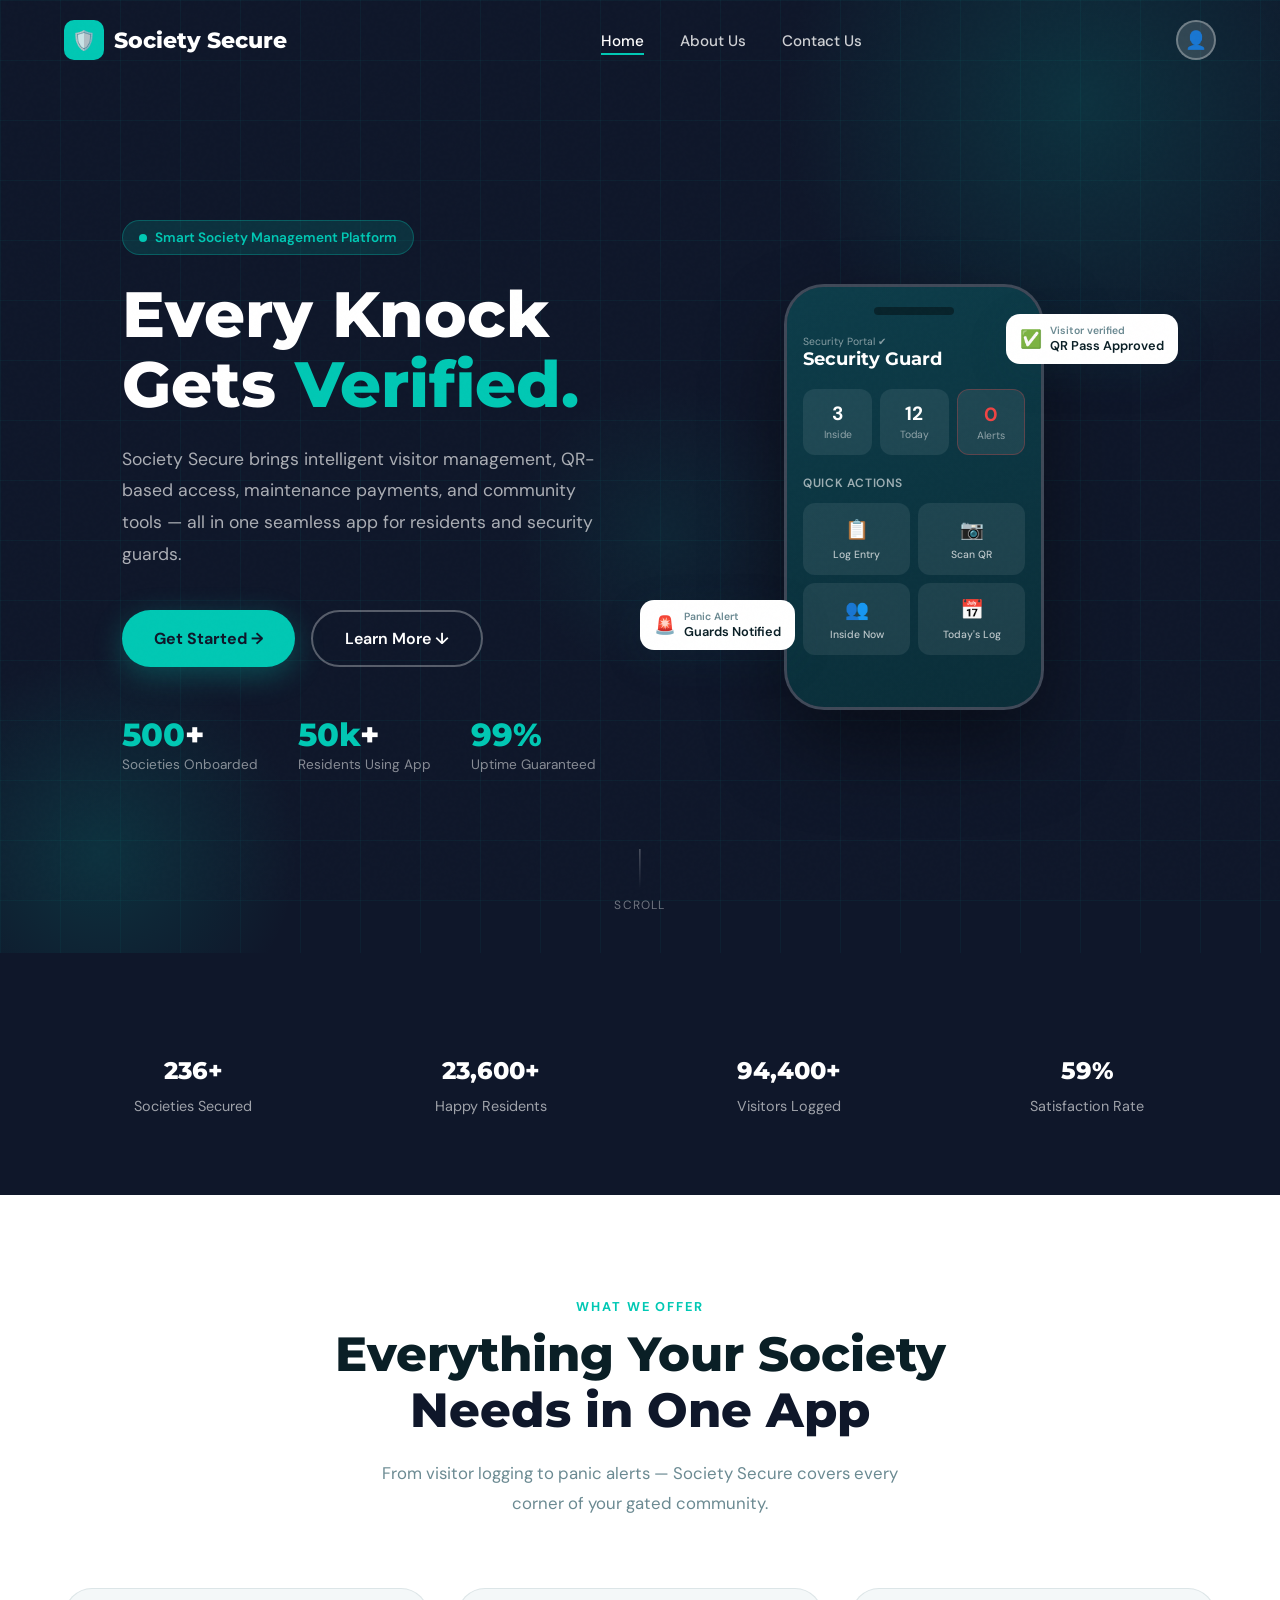
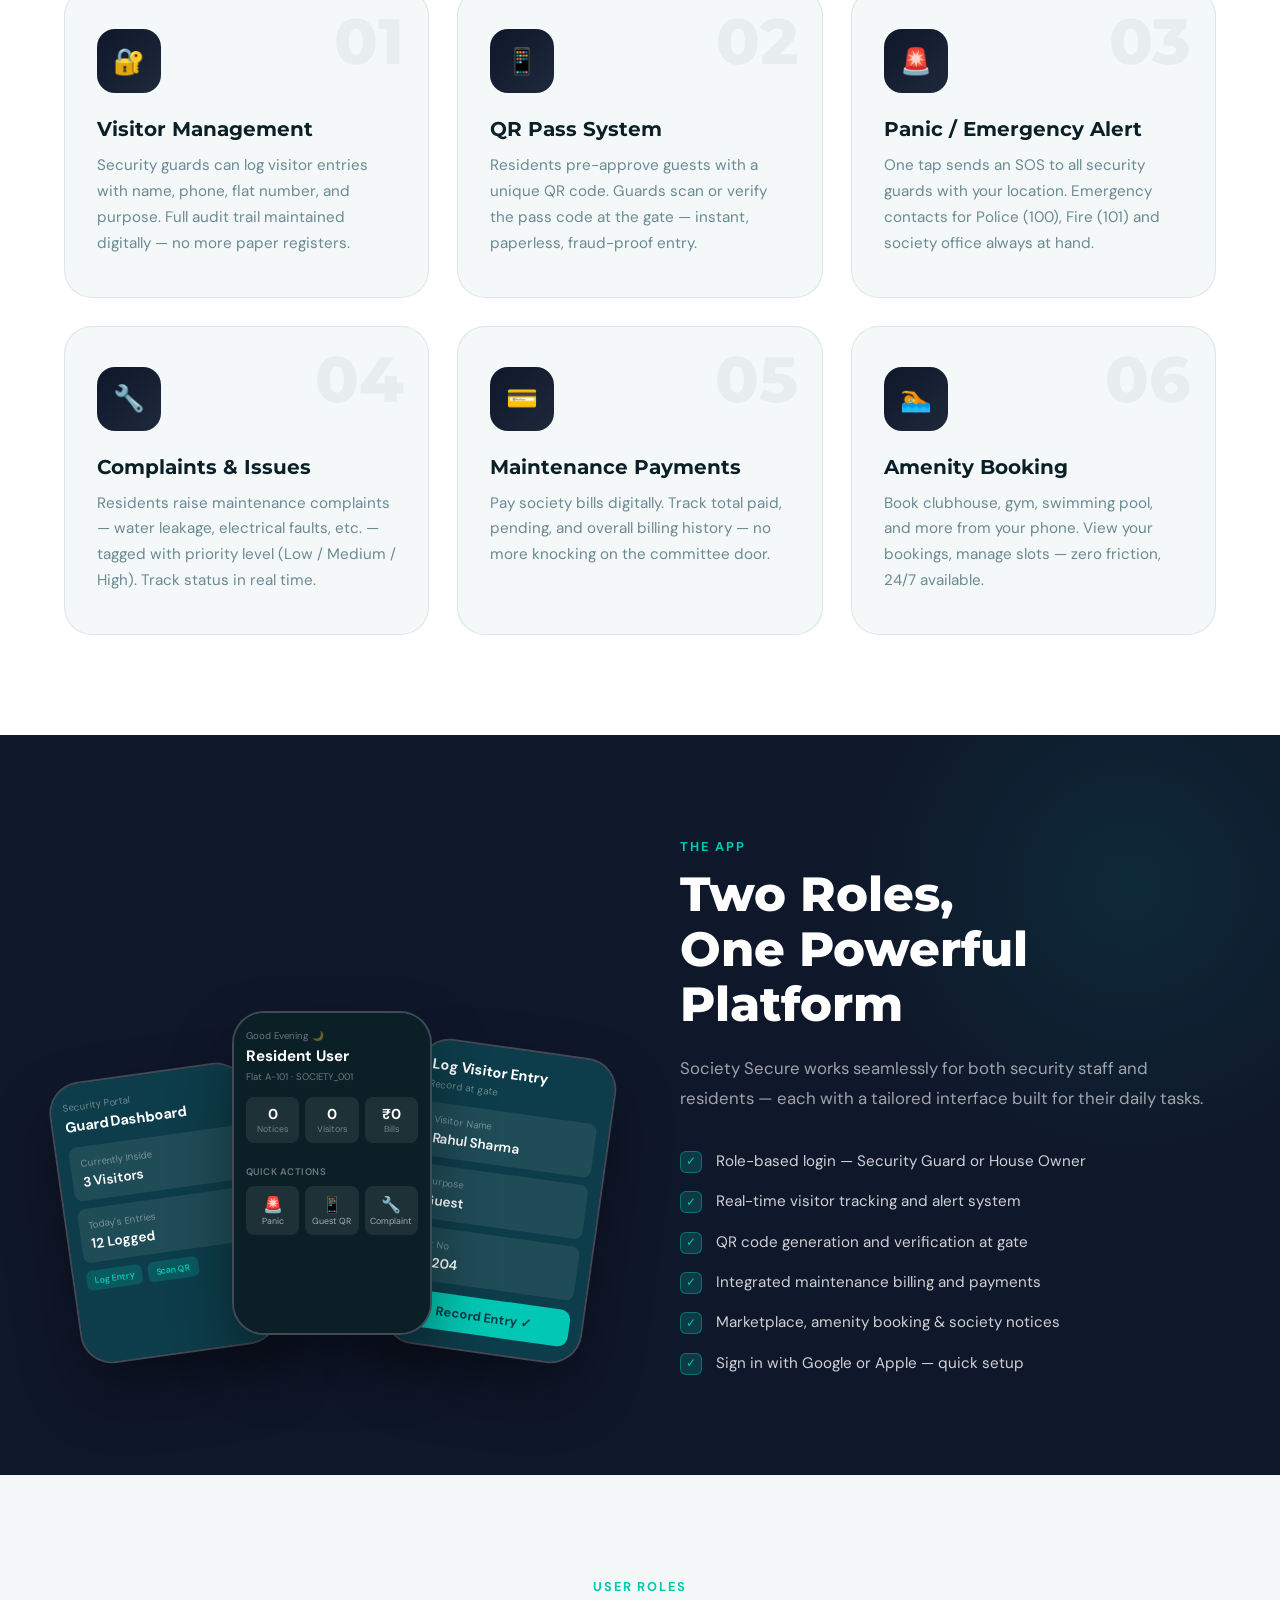
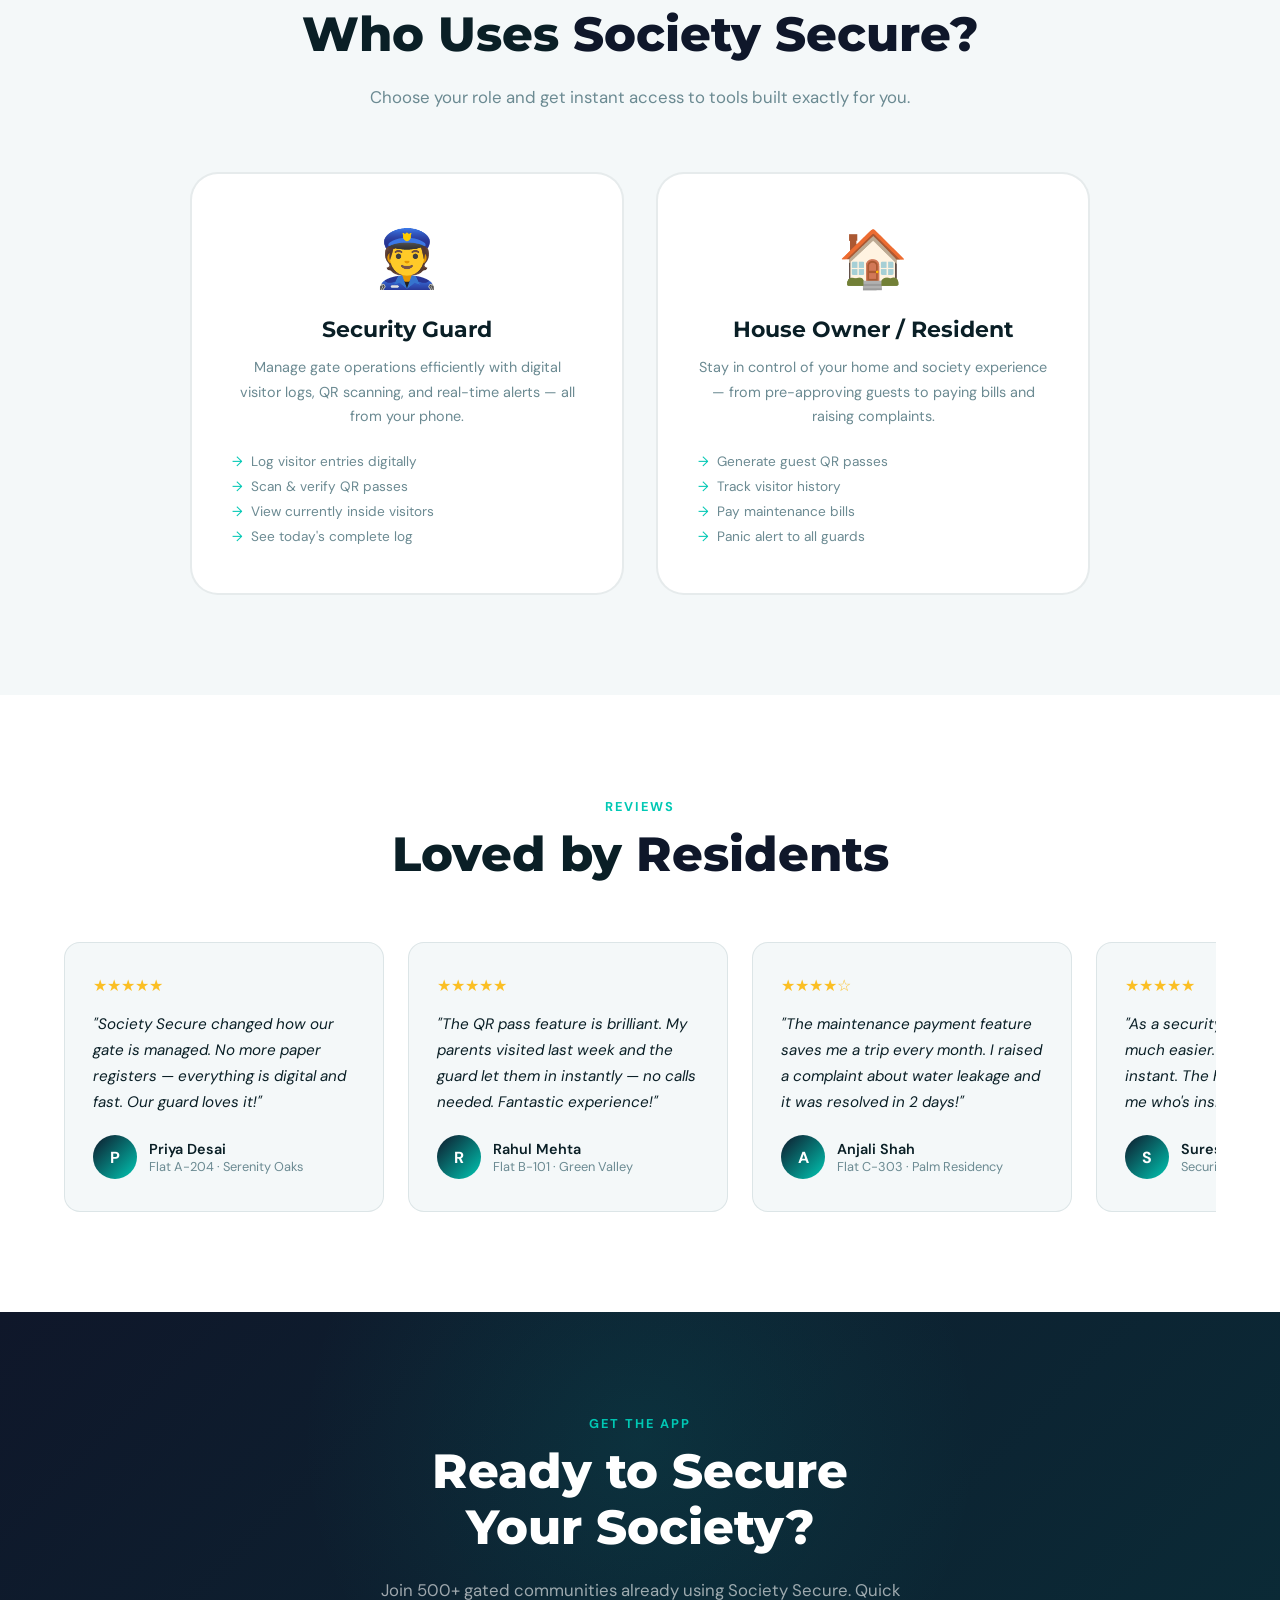
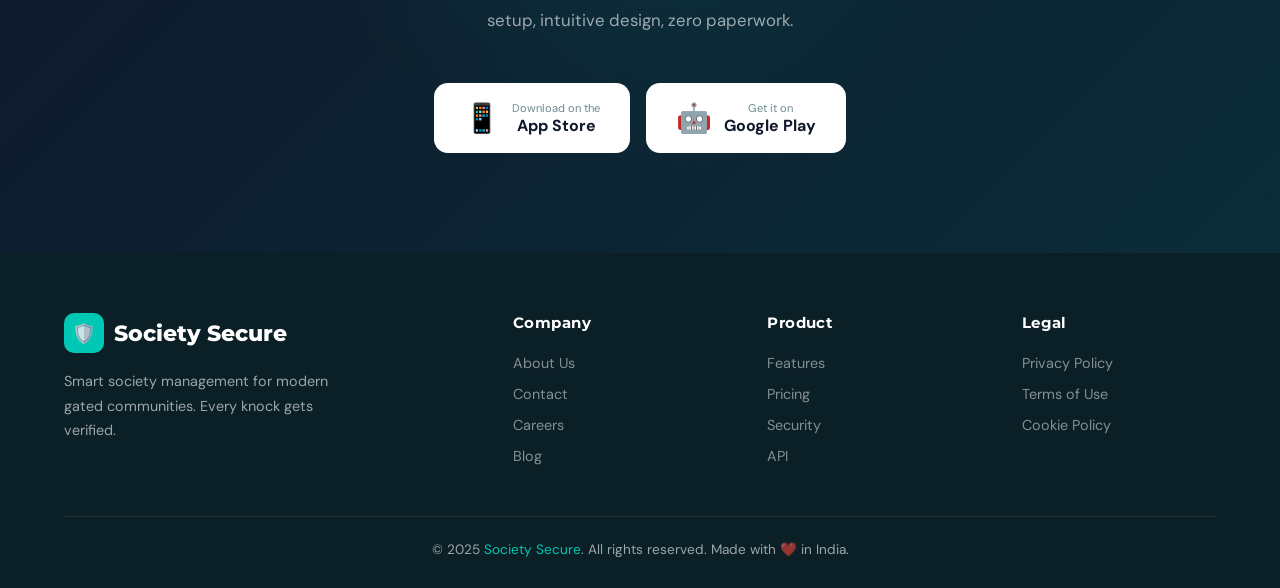
==== index.html @ 5b9bdb50 "Updated code" ====
<!DOCTYPE html>
<html lang="en">

<head>
    <meta charset="UTF-8" />
    <meta name="viewport" content="width=device-width, initial-scale=1.0" />
    <title>Society Secure — Every Knock Gets Verified</title>
    <meta name="description"
        content="Society Secure is a smart society management app for residents and security guards. Visitor management, QR passes, complaints, maintenance & more." />
    <link rel="stylesheet" href="css/style.css" />
    <link rel="icon"
        href="data:image/svg+xml,<svg xmlns='http://www.w3.org/2000/svg' viewBox='0 0 100 100'><text y='.9em' font-size='90'>🛡️</text></svg>" />
</head>

<body>

    <!-- Custom Cursor -->
    <div class="cursor"></div>
    <div class="cursor-follower"></div>

    <!-- Page Transition -->
    <div class="page-transition"></div>

    <!-- Mobile Menu -->
    <nav class="mobile-menu">
        <a href="index.html">Home</a>
        <a href="about.html">About Us</a>
        <a href="contact.html">Contact Us</a>
    </nav>

    <!-- NAVBAR -->
    <header class="navbar">
        <a href="index.html" class="nav-logo">
            <div class="logo-icon">🛡️</div>
            Society Secure
        </a>
        <ul class="nav-links">
            <li><a href="index.html" class="active">Home</a></li>
            <li><a href="about.html">About Us</a></li>
            <li><a href="contact.html">Contact Us</a></li>
        </ul>
        <div class="nav-profile" title="Profile">👤</div>
        <div class="hamburger">
            <span></span><span></span><span></span>
        </div>
    </header>

    <!-- HERO -->
    <section class="hero">
        <div class="hero-bg-shapes">
            <div class="shape shape-1"></div>
            <div class="shape shape-2"></div>
            <div class="shape shape-3"></div>
        </div>
        <div class="hero-content">
            <div class="hero-text">
                <div class="hero-badge">
                    <span class="badge-dot"></span>
                    Smart Society Management Platform
                </div>
                <h1 class="hero-title">
                    Every Knock<br />Gets <span>Verified.</span>
                </h1>
                <p class="hero-desc">
                    Society Secure brings intelligent visitor management, QR-based access, maintenance payments, and
                    community tools — all in one seamless app for residents and security guards.
                </p>
                <div class="hero-cta">
                    <a href="contact.html" class="btn-primary">Get Started →</a>
                    <a href="about.html" class="btn-secondary">Learn More ↓</a>
                </div>
                <div class="hero-stats">
                    <div class="stat-item">
                        <div class="stat-num"><span>500</span>+</div>
                        <div class="stat-label">Societies Onboarded</div>
                    </div>
                    <div class="stat-item">
                        <div class="stat-num"><span>50k</span>+</div>
                        <div class="stat-label">Residents Using App</div>
                    </div>
                    <div class="stat-item">
                        <div class="stat-num"><span>99%</span></div>
                        <div class="stat-label">Uptime Guaranteed</div>
                    </div>
                </div>
            </div>

            <!-- Phone Mockup -->
            <div class="hero-visual">
                <div class="phone-mockup">
                    <div class="phone-screen">
                        <div class="phone-notch"></div>
                        <div style="color:rgba(255,255,255,0.5);font-size:0.65rem;">Security Portal ✔</div>
                        <div class="phone-title">Security Guard</div>
                        <div class="phone-stat-row">
                            <div class="phone-stat">
                                <div class="num">3</div>
                                <div class="lbl">Inside</div>
                            </div>
                            <div class="phone-stat">
                                <div class="num">12</div>
                                <div class="lbl">Today</div>
                            </div>
                            <div class="phone-stat" style="border:1px solid rgba(239,68,68,0.3)">
                                <div class="num" style="color:#ef4444">0</div>
                                <div class="lbl">Alerts</div>
                            </div>
                        </div>
                        <div class="phone-action-title">Quick Actions</div>
                        <div class="phone-actions">
                            <div class="phone-action">
                                <div class="icon">📋</div>
                                <div class="lbl">Log Entry</div>
                            </div>
                            <div class="phone-action">
                                <div class="icon">📷</div>
                                <div class="lbl">Scan QR</div>
                            </div>
                            <div class="phone-action">
                                <div class="icon">👥</div>
                                <div class="lbl">Inside Now</div>
                            </div>
                            <div class="phone-action">
                                <div class="icon">📅</div>
                                <div class="lbl">Today's Log</div>
                            </div>
                        </div>
                    </div>
                </div>
                <div class="float-badge float-badge-1">
                    <div class="badge-icon">✅</div>
                    <div>
                        <div style="font-size:0.65rem;color:#6b8a92;">Visitor verified</div>
                        <div>QR Pass Approved</div>
                    </div>
                </div>
                <div class="float-badge float-badge-2">
                    <div class="badge-icon">🚨</div>
                    <div>
                        <div style="font-size:0.65rem;color:#6b8a92;">Panic Alert</div>
                        <div>Guards Notified</div>
                    </div>
                </div>
            </div>
        </div>
        <div class="scroll-indicator">
            <div class="scroll-line"></div>
            SCROLL
        </div>
    </section>

    <!-- STATS -->
    <section class="stats-section">
        <div class="stats-grid">
            <div class="stat-box reveal">
                <div class="big-num"><span class="counter" data-target="500" data-suffix="+">0+</span></div>
                <p>Societies Secured</p>
            </div>
            <div class="stat-box reveal reveal-delay-1">
                <div class="big-num"><span class="counter" data-target="50000" data-suffix="+">0+</span></div>
                <p>Happy Residents</p>
            </div>
            <div class="stat-box reveal reveal-delay-2">
                <div class="big-num"><span class="counter" data-target="200000" data-suffix="+">0+</span></div>
                <p>Visitors Logged</p>
            </div>
            <div class="stat-box reveal reveal-delay-3">
                <div class="big-num"><span class="counter" data-target="99" data-suffix="%">0%</span></div>
                <p>Satisfaction Rate</p>
            </div>
        </div>
    </section>

    <!-- FEATURES -->
    <section class="features" id="features">
        <div class="section-container">
            <div class="features-header">
                <div class="section-label reveal">What We Offer</div>
                <h2 class="section-title reveal">Everything Your Society<br /><span>Needs in One App</span></h2>
                <p class="section-desc reveal">From visitor logging to panic alerts — Society Secure covers every corner
                    of your gated community.</p>
            </div>
            <div class="features-grid">

                <div class="feature-card reveal">
                    <div class="feature-number">01</div>
                    <div class="feature-icon">🔐</div>
                    <h3>Visitor Management</h3>
                    <p>Security guards can log visitor entries with name, phone, flat number, and purpose. Full audit
                        trail maintained digitally — no more paper registers.</p>
                </div>

                <div class="feature-card reveal reveal-delay-1">
                    <div class="feature-number">02</div>
                    <div class="feature-icon">📱</div>
                    <h3>QR Pass System</h3>
                    <p>Residents pre-approve guests with a unique QR code. Guards scan or verify the pass code at the
                        gate — instant, paperless, fraud-proof entry.</p>
                </div>

                <div class="feature-card reveal reveal-delay-2">
                    <div class="feature-number">03</div>
                    <div class="feature-icon">🚨</div>
                    <h3>Panic / Emergency Alert</h3>
                    <p>One tap sends an SOS to all security guards with your location. Emergency contacts for Police
                        (100), Fire (101) and society office always at hand.</p>
                </div>

                <div class="feature-card reveal reveal-delay-1">
                    <div class="feature-number">04</div>
                    <div class="feature-icon">🔧</div>
                    <h3>Complaints & Issues</h3>
                    <p>Residents raise maintenance complaints — water leakage, electrical faults, etc. — tagged with
                        priority level (Low / Medium / High). Track status in real time.</p>
                </div>

                <div class="feature-card reveal reveal-delay-2">
                    <div class="feature-number">05</div>
                    <div class="feature-icon">💳</div>
                    <h3>Maintenance Payments</h3>
                    <p>Pay society bills digitally. Track total paid, pending, and overall billing history — no more
                        knocking on the committee door.</p>
                </div>

                <div class="feature-card reveal reveal-delay-3">
                    <div class="feature-number">06</div>
                    <div class="feature-icon">🏊</div>
                    <h3>Amenity Booking</h3>
                    <p>Book clubhouse, gym, swimming pool, and more from your phone. View your bookings, manage slots —
                        zero friction, 24/7 available.</p>
                </div>

            </div>
        </div>
    </section>

    <!-- APP SHOWCASE -->
    <section class="app-showcase" id="app">
        <div class="section-container">
            <div class="showcase-grid">
                <div class="showcase-phones">
                    <!-- Phone 1: Security Guard -->
                    <div class="showcase-phone showcase-phone-1">
                        <div class="showcase-phone-screen"
                            style="background:#0d3d4a; padding:16px 12px; min-height:280px;">
                            <div style="color:rgba(255,255,255,0.4);font-size:0.6rem;margin-bottom:4px;">Security Portal
                            </div>
                            <div style="color:white;font-weight:700;font-size:0.9rem;margin-bottom:12px;">Guard
                                Dashboard</div>
                            <div class="sp-block">
                                <div class="sp-text-sm">Currently Inside</div>
                                <div class="sp-text-lg">3 Visitors</div>
                            </div>
                            <div class="sp-block">
                                <div class="sp-text-sm">Today's Entries</div>
                                <div class="sp-text-lg">12 Logged</div>
                            </div>
                            <div class="sp-row" style="margin-top:8px;gap:6px;">
                                <div class="sp-chip">Log Entry</div>
                                <div class="sp-chip">Scan QR</div>
                            </div>
                        </div>
                    </div>
                    <!-- Phone 2: Resident Home -->
                    <div class="showcase-phone showcase-phone-2">
                        <div class="showcase-phone-screen"
                            style="background:#0a1f26; padding:16px 12px; min-height:320px;">
                            <div style="color:rgba(255,255,255,0.4);font-size:0.6rem;margin-bottom:4px;">Good Evening 🌙
                            </div>
                            <div style="color:white;font-weight:700;font-size:0.95rem;margin-bottom:4px;">Resident User
                            </div>
                            <div style="color:rgba(255,255,255,0.4);font-size:0.6rem;margin-bottom:14px;">Flat A-101 ·
                                SOCIETY_001</div>
                            <div style="display:grid;grid-template-columns:1fr 1fr 1fr;gap:6px;margin-bottom:14px;">
                                <div class="sp-block" style="text-align:center;padding:8px 4px;">
                                    <div style="font-size:0.9rem;color:white;font-weight:700;">0</div>
                                    <div style="font-size:0.55rem;color:rgba(255,255,255,0.4);">Notices</div>
                                </div>
                                <div class="sp-block" style="text-align:center;padding:8px 4px;">
                                    <div style="font-size:0.9rem;color:white;font-weight:700;">0</div>
                                    <div style="font-size:0.55rem;color:rgba(255,255,255,0.4);">Visitors</div>
                                </div>
                                <div class="sp-block" style="text-align:center;padding:8px 4px;">
                                    <div style="font-size:0.9rem;color:white;font-weight:700;">₹0</div>
                                    <div style="font-size:0.55rem;color:rgba(255,255,255,0.4);">Bills</div>
                                </div>
                            </div>
                            <div
                                style="color:rgba(255,255,255,0.4);font-size:0.6rem;font-weight:600;text-transform:uppercase;letter-spacing:0.05em;margin-bottom:8px;">
                                Quick Actions</div>
                            <div style="display:grid;grid-template-columns:1fr 1fr 1fr;gap:6px;">
                                <div class="sp-block" style="text-align:center;padding:8px 4px;">
                                    <div>🚨</div>
                                    <div style="font-size:0.55rem;color:rgba(255,255,255,0.6);">Panic</div>
                                </div>
                                <div class="sp-block" style="text-align:center;padding:8px 4px;">
                                    <div>📱</div>
                                    <div style="font-size:0.55rem;color:rgba(255,255,255,0.6);">Guest QR</div>
                                </div>
                                <div class="sp-block" style="text-align:center;padding:8px 4px;">
                                    <div>🔧</div>
                                    <div style="font-size:0.55rem;color:rgba(255,255,255,0.6);">Complaint</div>
                                </div>
                            </div>
                        </div>
                    </div>
                    <!-- Phone 3: Visitor Log -->
                    <div class="showcase-phone showcase-phone-3">
                        <div class="showcase-phone-screen"
                            style="background:#0d3d4a; padding:16px 12px; min-height:280px;">
                            <div style="color:white;font-weight:700;font-size:0.9rem;margin-bottom:4px;">Log Visitor
                                Entry</div>
                            <div style="color:rgba(255,255,255,0.4);font-size:0.6rem;margin-bottom:12px;">Record at gate
                            </div>
                            <div class="sp-block">
                                <div class="sp-text-sm">Visitor Name</div>
                                <div class="sp-text-lg">Rahul Sharma</div>
                            </div>
                            <div class="sp-block">
                                <div class="sp-text-sm">Purpose</div>
                                <div class="sp-text-lg">Guest</div>
                            </div>
                            <div class="sp-block">
                                <div class="sp-text-sm">Flat No</div>
                                <div class="sp-text-lg">B-204</div>
                            </div>
                            <div
                                style="background:#00c8b4;color:#0d3d4a;text-align:center;padding:10px;border-radius:10px;font-weight:700;font-size:0.8rem;margin-top:10px;">
                                Record Entry ✓</div>
                        </div>
                    </div>
                </div>
                <div class="showcase-text">
                    <div class="section-label reveal">The App</div>
                    <h2 class="section-title reveal">Two Roles,<br />One Powerful Platform</h2>
                    <p class="section-desc reveal">Society Secure works seamlessly for both security staff and residents
                        — each with a tailored interface built for their daily tasks.</p>
                    <ul class="feature-list reveal">
                        <li><span class="check">✓</span> Role-based login — Security Guard or House Owner</li>
                        <li><span class="check">✓</span> Real-time visitor tracking and alert system</li>
                        <li><span class="check">✓</span> QR code generation and verification at gate</li>
                        <li><span class="check">✓</span> Integrated maintenance billing and payments</li>
                        <li><span class="check">✓</span> Marketplace, amenity booking & society notices</li>
                        <li><span class="check">✓</span> Sign in with Google or Apple — quick setup</li>
                    </ul>
                </div>
            </div>
        </div>
    </section>

    <!-- ROLES -->
    <section class="roles" id="roles">
        <div class="section-container">
            <div class="roles-header">
                <div class="section-label reveal">User Roles</div>
                <h2 class="section-title reveal">Who Uses <span>Society Secure?</span></h2>
                <p class="section-desc reveal" style="margin:0 auto;">Choose your role and get instant access to tools
                    built exactly for you.</p>
            </div>
            <div class="roles-grid">
                <div class="role-card reveal">
                    <span class="role-emoji">👮</span>
                    <h3>Security Guard</h3>
                    <p>Manage gate operations efficiently with digital visitor logs, QR scanning, and real-time alerts —
                        all from your phone.</p>
                    <div class="role-features">
                        <div class="role-feature">Log visitor entries digitally</div>
                        <div class="role-feature">Scan & verify QR passes</div>
                        <div class="role-feature">View currently inside visitors</div>
                        <div class="role-feature">See today's complete log</div>
                    </div>
                </div>
                <div class="role-card reveal reveal-delay-1">
                    <span class="role-emoji">🏠</span>
                    <h3>House Owner / Resident</h3>
                    <p>Stay in control of your home and society experience — from pre-approving guests to paying bills
                        and raising complaints.</p>
                    <div class="role-features">
                        <div class="role-feature">Generate guest QR passes</div>
                        <div class="role-feature">Track visitor history</div>
                        <div class="role-feature">Pay maintenance bills</div>
                        <div class="role-feature">Panic alert to all guards</div>
                    </div>
                </div>
            </div>
        </div>
    </section>

    <!-- TESTIMONIALS -->
    <section class="testimonials">
        <div class="section-container">
            <div class="testimonials-header">
                <div class="section-label reveal">Reviews</div>
                <h2 class="section-title reveal">Loved by <span>Residents</span></h2>
            </div>
        </div>
        <div class="testimonials-track-wrap">
            <div class="testimonials-track">
                <!-- First set -->
                <div class="testimonial-card">
                    <div class="stars">★★★★★</div>
                    <p class="testimonial-text">"Society Secure changed how our gate is managed. No more paper registers
                        — everything is digital and fast. Our guard loves it!"</p>
                    <div class="testimonial-author">
                        <div class="author-avatar">P</div>
                        <div>
                            <div class="author-name">Priya Desai</div>
                            <div class="author-info">Flat A-204 · Serenity Oaks</div>
                        </div>
                    </div>
                </div>
                <div class="testimonial-card">
                    <div class="stars">★★★★★</div>
                    <p class="testimonial-text">"The QR pass feature is brilliant. My parents visited last week and the
                        guard let them in instantly — no calls needed. Fantastic experience!"</p>
                    <div class="testimonial-author">
                        <div class="author-avatar">R</div>
                        <div>
                            <div class="author-name">Rahul Mehta</div>
                            <div class="author-info">Flat B-101 · Green Valley</div>
                        </div>
                    </div>
                </div>
                <div class="testimonial-card">
                    <div class="stars">★★★★☆</div>
                    <p class="testimonial-text">"The maintenance payment feature saves me a trip every month. I raised a
                        complaint about water leakage and it was resolved in 2 days!"</p>
                    <div class="testimonial-author">
                        <div class="author-avatar">A</div>
                        <div>
                            <div class="author-name">Anjali Shah</div>
                            <div class="author-info">Flat C-303 · Palm Residency</div>
                        </div>
                    </div>
                </div>
                <div class="testimonial-card">
                    <div class="stars">★★★★★</div>
                    <p class="testimonial-text">"As a security guard, my job is so much easier. Scanning QR codes is
                        instant. The home dashboard shows me who's inside at a glance."</p>
                    <div class="testimonial-author">
                        <div class="author-avatar">S</div>
                        <div>
                            <div class="author-name">Suresh Patil</div>
                            <div class="author-info">Security Guard · Pearl Heights</div>
                        </div>
                    </div>
                </div>
                <div class="testimonial-card">
                    <div class="stars">★★★★★</div>
                    <p class="testimonial-text">"Amenity booking for the gym is seamless. No more WhatsApp chaos for
                        slots. The app handles everything automatically — love it!"</p>
                    <div class="testimonial-author">
                        <div class="author-avatar">V</div>
                        <div>
                            <div class="author-name">Vikram Nair</div>
                            <div class="author-info">Flat D-502 · Lotus Garden</div>
                        </div>
                    </div>
                </div>
                <!-- Duplicate for infinite scroll -->
                <div class="testimonial-card">
                    <div class="stars">★★★★★</div>
                    <p class="testimonial-text">"Society Secure changed how our gate is managed. No more paper registers
                        — everything is digital and fast. Our guard loves it!"</p>
                    <div class="testimonial-author">
                        <div class="author-avatar">P</div>
                        <div>
                            <div class="author-name">Priya Desai</div>
                            <div class="author-info">Flat A-204 · Serenity Oaks</div>
                        </div>
                    </div>
                </div>
                <div class="testimonial-card">
                    <div class="stars">★★★★★</div>
                    <p class="testimonial-text">"The QR pass feature is brilliant. My parents visited last week and the
                        guard let them in instantly — no calls needed. Fantastic experience!"</p>
                    <div class="testimonial-author">
                        <div class="author-avatar">R</div>
                        <div>
                            <div class="author-name">Rahul Mehta</div>
                            <div class="author-info">Flat B-101 · Green Valley</div>
                        </div>
                    </div>
                </div>
                <div class="testimonial-card">
                    <div class="stars">★★★★☆</div>
                    <p class="testimonial-text">"The maintenance payment feature saves me a trip every month. I raised a
                        complaint about water leakage and it was resolved in 2 days!"</p>
                    <div class="testimonial-author">
                        <div class="author-avatar">A</div>
                        <div>
                            <div class="author-name">Anjali Shah</div>
                            <div class="author-info">Flat C-303 · Palm Residency</div>
                        </div>
                    </div>
                </div>
                <div class="testimonial-card">
                    <div class="stars">★★★★★</div>
                    <p class="testimonial-text">"As a security guard, my job is so much easier. Scanning QR codes is
                        instant. The home dashboard shows me who's inside at a glance."</p>
                    <div class="testimonial-author">
                        <div class="author-avatar">S</div>
                        <div>
                            <div class="author-name">Suresh Patil</div>
                            <div class="author-info">Security Guard · Pearl Heights</div>
                        </div>
                    </div>
                </div>
                <div class="testimonial-card">
                    <div class="stars">★★★★★</div>
                    <p class="testimonial-text">"Amenity booking for the gym is seamless. No more WhatsApp chaos for
                        slots. The app handles everything automatically — love it!"</p>
                    <div class="testimonial-author">
                        <div class="author-avatar">V</div>
                        <div>
                            <div class="author-name">Vikram Nair</div>
                            <div class="author-info">Flat D-502 · Lotus Garden</div>
                        </div>
                    </div>
                </div>
            </div>
        </div>
    </section>

    <!-- CTA -->
    <section class="cta-section">
        <div class="section-container">
            <div class="section-label reveal" style="color:var(--accent);">Get The App</div>
            <h2 class="section-title reveal">Ready to Secure<br />Your Society?</h2>
            <p class="section-desc reveal">Join 500+ gated communities already using Society Secure. Quick setup,
                intuitive design, zero paperwork.</p>
            <div class="cta-buttons reveal">
                <a href="#" class="app-store-btn">
                    <div class="store-icon">📱</div>
                    <div>
                        <div class="store-text-sm">Download on the</div>
                        <div class="store-text-lg">App Store</div>
                    </div>
                </a>
                <a href="#" class="app-store-btn">
                    <div class="store-icon">🤖</div>
                    <div>
                        <div class="store-text-sm">Get it on</div>
                        <div class="store-text-lg">Google Play</div>
                    </div>
                </a>
            </div>
        </div>
    </section>

    <!-- FOOTER -->
    <footer>
        <div class="footer-grid">
            <div class="footer-brand">
                <a href="index.html" class="nav-logo">
                    <div class="logo-icon">🛡️</div>
                    Society Secure
                </a>
                <p>Smart society management for modern gated communities. Every knock gets verified.</p>
            </div>
            <div class="footer-col">
                <h4>Company</h4>
                <ul>
                    <li><a href="about.html">About Us</a></li>
                    <li><a href="contact.html">Contact</a></li>
                    <li><a href="#">Careers</a></li>
                    <li><a href="#">Blog</a></li>
                </ul>
            </div>
            <div class="footer-col">
                <h4>Product</h4>
                <ul>
                    <li><a href="#">Features</a></li>
                    <li><a href="#">Pricing</a></li>
                    <li><a href="#">Security</a></li>
                    <li><a href="#">API</a></li>
                </ul>
            </div>
            <div class="footer-col">
                <h4>Legal</h4>
                <ul>
                    <li><a href="#">Privacy Policy</a></li>
                    <li><a href="#">Terms of Use</a></li>
                    <li><a href="#">Cookie Policy</a></li>
                </ul>
            </div>
        </div>
        <div class="footer-bottom">
            <p>© 2025 <span>Society Secure</span>. All rights reserved. Made with ❤️ in India.</p>
        </div>
    </footer>

    <script src="js/main.js"></script>
</body>

</html>
---- css/style.css ----
/* ============================================
   SOCIETY SECURE - MAIN STYLESHEET
   Fonts: Clash Display + DM Sans
   Theme: Deep Teal (#0d3d4a) + Cyan Accent
============================================ */

@import url('https://fonts.googleapis.com/css2?family=DM+Sans:ital,opsz,wght@0,9..40,300;0,9..40,400;0,9..40,500;0,9..40,600;0,9..40,700;1,9..40,400&display=swap');
@import url('https://fonts.googleapis.com/css2?family=Montserrat:wght@400;500;600;700;800&display=swap');

/* ---- CSS VARIABLES ---- */
:root {
    --primary: #0f172a;
    --primary-light: #1e293b;
    --accent: #00c8b4;
    --accent-2: #ff6b35;
    --white: #ffffff;
    --off-white: #f4f8f9;
    --text-dark: #0a1f26;
    --text-muted: #6b8a92;
    --card-bg: #ffffff;
    --border: rgba(13, 61, 74, 0.1);
    --shadow-sm: 0 4px 20px rgba(13, 61, 74, 0.08);
    --shadow-md: 0 12px 40px rgba(13, 61, 74, 0.15);
    --shadow-lg: 0 24px 80px rgba(13, 61, 74, 0.2);
    --transition: all 0.4s cubic-bezier(0.25, 0.46, 0.45, 0.94);
    --radius: 16px;
    --radius-lg: 28px;
}

/* ---- RESET ---- */
*,
*::before,
*::after {
    box-sizing: border-box;
    margin: 0;
    padding: 0;
}

html {
    scroll-behavior: smooth;
    overflow-x: hidden;
}

body {
    font-family: 'DM Sans', sans-serif;
    background: var(--off-white);
    color: var(--text-dark);
    overflow-x: hidden;
}

a {
    text-decoration: none;
    color: inherit;
}

img {
    max-width: 100%;
    display: block;
}

/* ---- CUSTOM CURSOR ---- */
.cursor {
    display: none;
}

.cursor-follower {
    display: none;
}

body:hover .cursor {
    opacity: 1;
}

a:hover~.cursor,
button:hover~.cursor {
    transform: translate(-50%, -50%) scale(2);
}

/* ---- NOISE OVERLAY ---- */
body::before {
    content: '';
    position: fixed;
    inset: 0;
    background-image: url("data:image/svg+xml,%3Csvg viewBox='0 0 256 256' xmlns='http://www.w3.org/2000/svg'%3E%3Cfilter id='noise'%3E%3CfeTurbulence type='fractalNoise' baseFrequency='0.9' numOctaves='4' stitchTiles='stitch'/%3E%3C/filter%3E%3Crect width='100%25' height='100%25' filter='url(%23noise)' opacity='0.03'/%3E%3C/svg%3E");
    pointer-events: none;
    z-index: 9999;
    opacity: 0.4;
}

/* ---- NAVBAR ---- */
.navbar {
    position: fixed;
    top: 0;
    left: 0;
    right: 0;
    z-index: 1000;
    padding: 20px 5%;
    display: flex;
    align-items: center;
    justify-content: space-between;
    transition: var(--transition);
    backdrop-filter: blur(0px);
}

.navbar.scrolled {
    background: rgba(13, 61, 74, 0.95);
    backdrop-filter: blur(20px);
    padding: 14px 5%;
    box-shadow: 0 4px 30px rgba(0, 0, 0, 0.2);
}

.nav-logo {
    display: flex;
    align-items: center;
    gap: 10px;
    font-family: 'Montserrat', sans-serif;
    font-weight: 800;
    font-size: 1.4rem;
    color: var(--white);
}

.nav-logo .logo-icon {
    width: 40px;
    height: 40px;
    background: var(--accent);
    border-radius: 10px;
    display: flex;
    align-items: center;
    justify-content: center;
    font-size: 1.2rem;
    transition: var(--transition);
}

.nav-logo:hover .logo-icon {
    transform: rotate(15deg) scale(1.1);
}

.nav-links {
    display: flex;
    align-items: center;
    gap: 36px;
    list-style: none;
}

.nav-links a {
    color: rgba(255, 255, 255, 0.8);
    font-size: 0.95rem;
    font-weight: 500;
    position: relative;
    padding-bottom: 4px;
    transition: var(--transition);
}

.nav-links a::after {
    content: '';
    position: absolute;
    bottom: 0;
    left: 0;
    width: 0;
    height: 2px;
    background: var(--accent);
    transition: width 0.3s ease;
}

.nav-links a:hover {
    color: var(--white);
}

.nav-links a:hover::after,
.nav-links a.active::after {
    width: 100%;
}

.nav-links a.active {
    color: var(--white);
}

/* Profile Icon */
.nav-profile {
    width: 40px;
    height: 40px;
    background: rgba(255, 255, 255, 0.15);
    border: 2px solid rgba(255, 255, 255, 0.3);
    border-radius: 50%;
    display: flex;
    align-items: center;
    justify-content: center;
    color: var(--white);
    font-size: 1.1rem;
    cursor: pointer;
    transition: var(--transition);
    backdrop-filter: blur(10px);
}

.nav-profile:hover {
    background: var(--accent);
    border-color: var(--accent);
    transform: scale(1.1);
}

/* Mobile hamburger */
.hamburger {
    display: none;
    flex-direction: column;
    gap: 5px;
    cursor: pointer;
    padding: 5px;
}

.hamburger span {
    width: 25px;
    height: 2px;
    background: white;
    border-radius: 2px;
    transition: var(--transition);
    display: block;
}

/* ---- HERO SECTION ---- */
.hero {
    min-height: 100vh;
    background: var(--primary);
    position: relative;
    overflow: hidden;
    display: flex;
    align-items: center;
}

.hero-bg-shapes {
    position: absolute;
    inset: 0;
    pointer-events: none;
}

.shape {
    position: absolute;
    border-radius: 50%;
    background: radial-gradient(circle, rgba(0, 200, 180, 0.15) 0%, transparent 70%);
    animation: float 8s ease-in-out infinite;
}

.shape-1 {
    width: 600px;
    height: 600px;
    top: -200px;
    right: -100px;
    animation-delay: 0s;
}

.shape-2 {
    width: 400px;
    height: 400px;
    bottom: -100px;
    left: -100px;
    animation-delay: -3s;
}

.shape-3 {
    width: 300px;
    height: 300px;
    top: 40%;
    left: 40%;
    animation-delay: -6s;
    opacity: 0.5;
}

@keyframes float {

    0%,
    100% {
        transform: translateY(0) scale(1);
    }

    50% {
        transform: translateY(-30px) scale(1.05);
    }
}

/* Grid overlay */
.hero::after {
    content: '';
    position: absolute;
    inset: 0;
    background-image: linear-gradient(rgba(0, 200, 180, 0.05) 1px, transparent 1px),
        linear-gradient(90deg, rgba(0, 200, 180, 0.05) 1px, transparent 1px);
    background-size: 60px 60px;
    pointer-events: none;
}

.hero-content {
    position: relative;
    z-index: 2;
    padding: 120px 5% 80px;
    max-width: 1400px;
    margin: 0 auto;
    width: 100%;
    display: grid;
    grid-template-columns: 1fr 1fr;
    gap: 60px;
    align-items: center;
}

.hero-badge {
    display: inline-flex;
    align-items: center;
    gap: 8px;
    background: rgba(0, 200, 180, 0.15);
    border: 1px solid rgba(0, 200, 180, 0.3);
    padding: 8px 16px;
    border-radius: 100px;
    color: var(--accent);
    font-size: 0.85rem;
    font-weight: 600;
    margin-bottom: 24px;
    animation: slideDown 0.8s ease forwards;
}

.badge-dot {
    width: 8px;
    height: 8px;
    background: var(--accent);
    border-radius: 50%;
    animation: pulse 2s infinite;
}

@keyframes pulse {

    0%,
    100% {
        opacity: 1;
        transform: scale(1)
    }

    50% {
        opacity: 0.5;
        transform: scale(1.3)
    }
}

@keyframes slideDown {
    from {
        opacity: 0;
        transform: translateY(-20px)
    }

    to {
        opacity: 1;
        transform: translateY(0)
    }
}

.hero-title {
    font-family: 'Montserrat', sans-serif;
    font-size: clamp(2.5rem, 5vw, 4.5rem);
    font-weight: 800;
    line-height: 1.1;
    color: var(--white);
    margin-bottom: 24px;
    animation: slideUp 0.9s ease 0.2s both;
}

.hero-title span {
    color: var(--accent);
}

@keyframes slideUp {
    from {
        opacity: 0;
        transform: translateY(40px)
    }

    to {
        opacity: 1;
        transform: translateY(0)
    }
}

.hero-desc {
    color: rgba(255, 255, 255, 0.65);
    font-size: 1.1rem;
    line-height: 1.8;
    margin-bottom: 40px;
    max-width: 480px;
    animation: slideUp 0.9s ease 0.35s both;
}

.hero-cta {
    display: flex;
    gap: 16px;
    flex-wrap: wrap;
    animation: slideUp 0.9s ease 0.5s both;
}

.btn-primary {
    background: var(--accent);
    color: var(--primary);
    font-weight: 700;
    font-size: 1rem;
    padding: 16px 32px;
    border-radius: 100px;
    border: none;
    cursor: pointer;
    display: inline-flex;
    align-items: center;
    gap: 8px;
    transition: var(--transition);
    box-shadow: 0 8px 30px rgba(0, 200, 180, 0.3);
}

.btn-primary:hover {
    transform: translateY(-3px) scale(1.03);
    box-shadow: 0 16px 40px rgba(0, 200, 180, 0.4);
}

.btn-secondary {
    background: transparent;
    color: var(--white);
    font-weight: 600;
    font-size: 1rem;
    padding: 16px 32px;
    border-radius: 100px;
    border: 2px solid rgba(255, 255, 255, 0.3);
    cursor: pointer;
    display: inline-flex;
    align-items: center;
    gap: 8px;
    transition: var(--transition);
}

.btn-secondary:hover {
    border-color: var(--white);
    background: rgba(255, 255, 255, 0.08);
    transform: translateY(-3px);
}

/* Hero Phone Mockup */
.hero-visual {
    display: flex;
    justify-content: center;
    align-items: center;
    animation: slideLeft 1s ease 0.3s both;
    position: relative;
}

@keyframes slideLeft {
    from {
        opacity: 0;
        transform: translateX(60px)
    }

    to {
        opacity: 1;
        transform: translateX(0)
    }
}

.phone-mockup {
    width: 260px;
    background: var(--primary-light);
    border-radius: 40px;
    border: 3px solid rgba(255, 255, 255, 0.15);
    overflow: hidden;
    box-shadow: 0 40px 80px rgba(0, 0, 0, 0.4), 0 0 0 1px rgba(255, 255, 255, 0.05) inset;
    animation: phoneBob 6s ease-in-out infinite;
    position: relative;
    z-index: 2;
}

@keyframes phoneBob {

    0%,
    100% {
        transform: translateY(0) rotate(-2deg)
    }

    50% {
        transform: translateY(-15px) rotate(2deg)
    }
}

.phone-screen {
    padding: 20px 16px;
    min-height: 420px;
    background: linear-gradient(160deg, #0d3d4a 0%, #0a2d38 100%);
}

.phone-notch {
    width: 80px;
    height: 8px;
    background: rgba(0, 0, 0, 0.4);
    border-radius: 100px;
    margin: 0 auto 20px;
}

.phone-header {
    color: rgba(255, 255, 255, 0.5);
    font-size: 0.7rem;
    margin-bottom: 4px;
}

.phone-title {
    color: white;
    font-family: 'Montserrat', sans-serif;
    font-size: 1.1rem;
    font-weight: 700;
    margin-bottom: 20px;
}

.phone-stat-row {
    display: grid;
    grid-template-columns: repeat(3, 1fr);
    gap: 8px;
    margin-bottom: 20px;
}

.phone-stat {
    background: rgba(255, 255, 255, 0.08);
    border-radius: 12px;
    padding: 12px 8px;
    text-align: center;
}

.phone-stat .num {
    color: white;
    font-size: 1.2rem;
    font-weight: 700;
}

.phone-stat .lbl {
    color: rgba(255, 255, 255, 0.5);
    font-size: 0.65rem;
    margin-top: 2px;
}

.phone-action-title {
    color: rgba(255, 255, 255, 0.6);
    font-size: 0.75rem;
    font-weight: 600;
    margin-bottom: 12px;
    text-transform: uppercase;
    letter-spacing: 0.05em;
}

.phone-actions {
    display: grid;
    grid-template-columns: 1fr 1fr;
    gap: 8px;
}

.phone-action {
    background: rgba(255, 255, 255, 0.08);
    border-radius: 12px;
    padding: 14px;
    display: flex;
    flex-direction: column;
    align-items: center;
    gap: 6px;
}

.phone-action .icon {
    font-size: 1.2rem;
}

.phone-action .lbl {
    color: rgba(255, 255, 255, 0.7);
    font-size: 0.65rem;
    font-weight: 500;
}

/* Floating badges around phone */
.float-badge {
    position: absolute;
    background: white;
    border-radius: 14px;
    padding: 10px 14px;
    box-shadow: var(--shadow-md);
    display: flex;
    align-items: center;
    gap: 8px;
    font-size: 0.8rem;
    font-weight: 600;
    color: var(--text-dark);
    animation: floatBadge 4s ease-in-out infinite;
    z-index: 3;
}

.float-badge-1 {
    top: 30px;
    right: -20px;
    animation-delay: -1s;
}

.float-badge-2 {
    bottom: 60px;
    left: -30px;
    animation-delay: -2.5s;
}

.float-badge .badge-icon {
    font-size: 1.1rem;
}

@keyframes floatBadge {

    0%,
    100% {
        transform: translateY(0)
    }

    50% {
        transform: translateY(-10px)
    }
}

/* Hero Stats */
.hero-stats {
    display: flex;
    gap: 40px;
    margin-top: 48px;
    animation: slideUp 0.9s ease 0.65s both;
}

.stat-item {
    text-align: left;
}

.stat-num {
    font-family: 'Montserrat', sans-serif;
    font-size: 2rem;
    font-weight: 800;
    color: var(--white);
}

.stat-num span {
    color: var(--accent);
}

.stat-label {
    color: rgba(255, 255, 255, 0.5);
    font-size: 0.85rem;
    margin-top: 2px;
}

/* Scroll indicator */
.scroll-indicator {
    position: absolute;
    bottom: 40px;
    left: 50%;
    transform: translateX(-50%);
    display: flex;
    flex-direction: column;
    align-items: center;
    gap: 8px;
    color: rgba(255, 255, 255, 0.4);
    font-size: 0.75rem;
    letter-spacing: 0.1em;
    animation: bounce 2s ease-in-out infinite;
    z-index: 3;
}

.scroll-line {
    width: 1px;
    height: 40px;
    background: linear-gradient(to bottom, rgba(255, 255, 255, 0.4), transparent);
}

@keyframes bounce {

    0%,
    100% {
        transform: translateX(-50%) translateY(0)
    }

    50% {
        transform: translateX(-50%) translateY(8px)
    }
}

/* ---- SECTIONS COMMON ---- */
section {
    padding: 100px 5%;
}

.section-container {
    max-width: 1400px;
    margin: 0 auto;
}

.section-label {
    display: inline-block;
    color: var(--accent);
    font-size: 0.8rem;
    font-weight: 700;
    text-transform: uppercase;
    letter-spacing: 0.15em;
    margin-bottom: 12px;
}

.section-title {
    font-family: 'Montserrat', sans-serif;
    font-size: clamp(2rem, 4vw, 3rem);
    font-weight: 800;
    line-height: 1.15;
    color: var(--text-dark);
    margin-bottom: 20px;
}

.section-title span {
    color: var(--primary);
}

.section-desc {
    color: var(--text-muted);
    font-size: 1.05rem;
    line-height: 1.8;
    max-width: 560px;
}

/* Reveal animation */
.reveal {
    opacity: 0;
    transform: translateY(40px);
    transition: opacity 0.7s ease, transform 0.7s ease;
}

.reveal.visible {
    opacity: 1;
    transform: translateY(0);
}

.reveal-left {
    opacity: 0;
    transform: translateX(-50px);
    transition: opacity 0.7s ease, transform 0.7s ease;
}

.reveal-left.visible {
    opacity: 1;
    transform: translateX(0);
}

.reveal-right {
    opacity: 0;
    transform: translateX(50px);
    transition: opacity 0.7s ease, transform 0.7s ease;
}

.reveal-right.visible {
    opacity: 1;
    transform: translateX(0);
}

.reveal-delay-1 {
    transition-delay: 0.1s;
}

.reveal-delay-2 {
    transition-delay: 0.2s;
}

.reveal-delay-3 {
    transition-delay: 0.3s;
}

.reveal-delay-4 {
    transition-delay: 0.4s;
}

/* ---- FEATURES / HOW IT WORKS ---- */
.features {
    background: var(--white);
}

.features-header {
    text-align: center;
    margin-bottom: 70px;
}

.features-header .section-desc {
    margin: 0 auto;
}

.features-grid {
    display: grid;
    grid-template-columns: repeat(3, 1fr);
    gap: 28px;
}

.feature-card {
    background: var(--off-white);
    border-radius: var(--radius-lg);
    padding: 40px 32px;
    position: relative;
    overflow: hidden;
    transition: var(--transition);
    border: 1px solid var(--border);
    cursor: default;
}

.feature-card::before {
    content: '';
    position: absolute;
    top: 0;
    left: 0;
    right: 0;
    height: 4px;
    background: linear-gradient(90deg, var(--primary), var(--accent));
    transform: scaleX(0);
    transform-origin: left;
    transition: transform 0.4s ease;
}

.feature-card:hover {
    transform: translateY(-8px);
    box-shadow: var(--shadow-lg);
    background: var(--white);
}

.feature-card:hover::before {
    transform: scaleX(1);
}

.feature-number {
    position: absolute;
    top: 20px;
    right: 24px;
    font-family: 'Montserrat', sans-serif;
    font-size: 4rem;
    font-weight: 800;
    color: rgba(13, 61, 74, 0.05);
    line-height: 1;
}

.feature-icon {
    width: 64px;
    height: 64px;
    background: linear-gradient(135deg, var(--primary), var(--primary-light));
    border-radius: 18px;
    display: flex;
    align-items: center;
    justify-content: center;
    font-size: 1.6rem;
    margin-bottom: 24px;
    transition: var(--transition);
}

.feature-card:hover .feature-icon {
    transform: scale(1.1) rotate(5deg);
}

.feature-card h3 {
    font-family: 'Montserrat', sans-serif;
    font-size: 1.25rem;
    font-weight: 700;
    color: var(--text-dark);
    margin-bottom: 12px;
}

.feature-card p {
    color: var(--text-muted);
    line-height: 1.7;
    font-size: 0.95rem;
}

/* ---- APP SHOWCASE ---- */
.app-showcase {
    background: var(--primary);
    position: relative;
    overflow: hidden;
}

.app-showcase::before {
    content: '';
    position: absolute;
    top: -200px;
    right: -200px;
    width: 700px;
    height: 700px;
    background: radial-gradient(circle, rgba(0, 200, 180, 0.1) 0%, transparent 60%);
    pointer-events: none;
}

.showcase-grid {
    display: grid;
    grid-template-columns: 1fr 1fr;
    gap: 80px;
    align-items: center;
}

.showcase-phones {
    display: flex;
    gap: -20px;
    justify-content: center;
    align-items: flex-end;
    position: relative;
    height: 500px;
}

.showcase-phone {
    width: 200px;
    position: absolute;
    background: var(--primary-light);
    border-radius: 32px;
    border: 2px solid rgba(255, 255, 255, 0.15);
    overflow: hidden;
    box-shadow: 0 30px 60px rgba(0, 0, 0, 0.4);
}

.showcase-phone-1 {
    left: 0;
    bottom: 0;
    z-index: 2;
    transform: rotate(-8deg);
}

.showcase-phone-2 {
    left: 50%;
    transform: translateX(-50%);
    bottom: 20px;
    z-index: 3;
}

.showcase-phone-3 {
    right: 0;
    bottom: 0;
    z-index: 2;
    transform: rotate(8deg);
}

.showcase-phone-screen {
    padding: 16px 12px;
    min-height: 300px;
}

.sp-bar {
    height: 6px;
    background: rgba(255, 255, 255, 0.1);
    border-radius: 3px;
    margin-bottom: 8px;
}

.sp-bar.accent {
    background: var(--accent);
    width: 60%;
}

.sp-block {
    background: rgba(255, 255, 255, 0.08);
    border-radius: 8px;
    padding: 10px;
    margin-bottom: 8px;
}

.sp-text-sm {
    color: rgba(255, 255, 255, 0.4);
    font-size: 0.6rem;
    margin-bottom: 4px;
}

.sp-text-lg {
    color: white;
    font-size: 0.85rem;
    font-weight: 600;
}

.sp-row {
    display: flex;
    gap: 6px;
}

.sp-chip {
    background: rgba(0, 200, 180, 0.2);
    border-radius: 6px;
    padding: 4px 8px;
    color: var(--accent);
    font-size: 0.55rem;
    font-weight: 600;
}

.showcase-text .section-label {
    color: var(--accent);
}

.showcase-text .section-title {
    color: white;
}

.showcase-text .section-desc {
    color: rgba(255, 255, 255, 0.6);
}

.feature-list {
    margin-top: 36px;
    list-style: none;
    display: flex;
    flex-direction: column;
    gap: 16px;
}

.feature-list li {
    display: flex;
    align-items: flex-start;
    gap: 14px;
    color: rgba(255, 255, 255, 0.8);
    font-size: 0.95rem;
    line-height: 1.6;
}

.feature-list .check {
    width: 22px;
    height: 22px;
    min-width: 22px;
    background: rgba(0, 200, 180, 0.2);
    border: 1px solid rgba(0, 200, 180, 0.4);
    border-radius: 6px;
    display: flex;
    align-items: center;
    justify-content: center;
    color: var(--accent);
    font-size: 0.75rem;
    margin-top: 2px;
}

/* ---- ROLES SECTION ---- */
.roles {
    background: var(--off-white);
}

.roles-header {
    text-align: center;
    margin-bottom: 60px;
}

.roles-grid {
    display: grid;
    grid-template-columns: 1fr 1fr;
    gap: 32px;
    max-width: 900px;
    margin: 0 auto;
}

.role-card {
    background: white;
    border-radius: var(--radius-lg);
    padding: 48px 40px;
    text-align: center;
    border: 2px solid var(--border);
    transition: var(--transition);
    position: relative;
    overflow: hidden;
}

.role-card::after {
    content: '';
    position: absolute;
    inset: 0;
    background: linear-gradient(135deg, var(--primary), var(--primary-light));
    opacity: 0;
    transition: opacity 0.4s ease;
    z-index: 0;
}

.role-card:hover::after {
    opacity: 1;
}

.role-card:hover {
    transform: translateY(-10px);
    border-color: transparent;
    box-shadow: var(--shadow-lg);
}

.role-card>* {
    position: relative;
    z-index: 1;
}

.role-emoji {
    font-size: 3.5rem;
    margin-bottom: 20px;
    display: block;
    transition: var(--transition);
}

.role-card:hover .role-emoji {
    transform: scale(1.15);
}

.role-card h3 {
    font-family: 'Montserrat', sans-serif;
    font-size: 1.4rem;
    font-weight: 700;
    color: var(--text-dark);
    margin-bottom: 12px;
    transition: color 0.4s;
}

.role-card:hover h3 {
    color: white;
}

.role-card p {
    color: var(--text-muted);
    font-size: 0.9rem;
    line-height: 1.7;
    transition: color 0.4s;
}

.role-card:hover p {
    color: rgba(255, 255, 255, 0.75);
}

.role-features {
    margin-top: 24px;
    display: flex;
    flex-direction: column;
    gap: 8px;
}

.role-feature {
    font-size: 0.85rem;
    color: var(--text-muted);
    display: flex;
    align-items: center;
    gap: 8px;
    transition: color 0.4s;
}

.role-card:hover .role-feature {
    color: rgba(255, 255, 255, 0.7);
}

.role-feature::before {
    content: '→';
    color: var(--accent);
}

/* ---- TESTIMONIALS ---- */
.testimonials {
    background: white;
    overflow: hidden;
}

.testimonials-header {
    text-align: center;
    margin-bottom: 60px;
}

.testimonials-track-wrap {
    overflow: hidden;
}

.testimonials-track {
    display: flex;
    gap: 24px;
    animation: marquee 25s linear infinite;
    width: max-content;
}

.testimonials-track:hover {
    animation-play-state: paused;
}

@keyframes marquee {
    from {
        transform: translateX(0)
    }

    to {
        transform: translateX(-50%)
    }
}

.testimonial-card {
    background: var(--off-white);
    border-radius: var(--radius);
    padding: 32px 28px;
    width: 320px;
    flex-shrink: 0;
    border: 1px solid var(--border);
    transition: var(--transition);
}

.testimonial-card:hover {
    transform: translateY(-6px);
    box-shadow: var(--shadow-md);
    background: white;
}

.stars {
    color: #fbbf24;
    font-size: 1rem;
    margin-bottom: 16px;
}

.testimonial-text {
    color: var(--text-dark);
    font-size: 0.95rem;
    line-height: 1.7;
    margin-bottom: 20px;
    font-style: italic;
}

.testimonial-author {
    display: flex;
    align-items: center;
    gap: 12px;
}

.author-avatar {
    width: 44px;
    height: 44px;
    border-radius: 50%;
    background: linear-gradient(135deg, var(--primary), var(--accent));
    display: flex;
    align-items: center;
    justify-content: center;
    color: white;
    font-weight: 700;
    font-size: 1rem;
}

.author-name {
    font-weight: 600;
    font-size: 0.9rem;
    color: var(--text-dark);
}

.author-info {
    font-size: 0.8rem;
    color: var(--text-muted);
}

/* ---- CTA SECTION ---- */
.cta-section {
    background: linear-gradient(135deg, var(--primary) 0%, #0a2d38 100%);
    padding: 100px 5%;
    text-align: center;
    position: relative;
    overflow: hidden;
}

.cta-section::before {
    content: '';
    position: absolute;
    top: -50%;
    left: 50%;
    transform: translateX(-50%);
    width: 800px;
    height: 800px;
    background: radial-gradient(circle, rgba(0, 200, 180, 0.1) 0%, transparent 60%);
    pointer-events: none;
}

.cta-section .section-title {
    color: white;
    max-width: 600px;
    margin: 0 auto 20px;
}

.cta-section .section-desc {
    color: rgba(255, 255, 255, 0.6);
    margin: 0 auto 48px;
}

.cta-buttons {
    display: flex;
    gap: 16px;
    justify-content: center;
    flex-wrap: wrap;
}

.app-store-btn {
    background: white;
    color: var(--primary);
    padding: 14px 28px;
    border-radius: 14px;
    display: flex;
    align-items: center;
    gap: 12px;
    transition: var(--transition);
    border: 2px solid transparent;
}

.app-store-btn:hover {
    transform: translateY(-4px);
    box-shadow: 0 12px 30px rgba(0, 0, 0, 0.2);
}

.store-icon {
    font-size: 1.8rem;
}

.store-text-sm {
    font-size: 0.7rem;
    color: var(--text-muted);
}

.store-text-lg {
    font-size: 1rem;
    font-weight: 700;
    color: var(--primary);
}

/* ---- FOOTER ---- */
footer {
    background: var(--text-dark);
    padding: 60px 5% 30px;
    color: rgba(255, 255, 255, 0.6);
}

.footer-grid {
    display: grid;
    grid-template-columns: 2fr 1fr 1fr 1fr;
    gap: 60px;
    margin-bottom: 50px;
}

.footer-brand .nav-logo {
    margin-bottom: 16px;
    color: white;
}

.footer-brand p {
    font-size: 0.9rem;
    line-height: 1.7;
    max-width: 280px;
}

.footer-col h4 {
    color: white;
    font-family: 'Montserrat', sans-serif;
    font-weight: 700;
    font-size: 0.95rem;
    margin-bottom: 20px;
    letter-spacing: 0.03em;
}

.footer-col ul {
    list-style: none;
    display: flex;
    flex-direction: column;
    gap: 10px;
}

.footer-col ul li a {
    color: rgba(255, 255, 255, 0.5);
    font-size: 0.9rem;
    transition: color 0.3s ease;
}

.footer-col ul li a:hover {
    color: var(--accent);
}

.footer-bottom {
    border-top: 1px solid rgba(255, 255, 255, 0.08);
    padding-top: 24px;
    text-align: center;
    font-size: 0.85rem;
}

.footer-bottom span {
    color: var(--accent);
}

/* ---- ABOUT PAGE ---- */
.page-hero {
    min-height: 50vh;
    background: var(--primary);
    display: flex;
    align-items: center;
    justify-content: center;
    text-align: center;
    position: relative;
    overflow: hidden;
    padding: 120px 5% 80px;
}

.page-hero .hero-title {
    font-size: clamp(2rem, 4vw, 3.5rem);
    animation: slideUp 0.8s ease both;
}

.page-hero .hero-desc {
    margin: 0 auto;
    animation: slideUp 0.8s ease 0.2s both;
}

.about-story {
    background: white;
}

.story-grid {
    display: grid;
    grid-template-columns: 1fr 1fr;
    gap: 80px;
    align-items: center;
}

.story-image {
    background: linear-gradient(135deg, var(--primary), var(--primary-light));
    border-radius: var(--radius-lg);
    height: 400px;
    display: flex;
    align-items: center;
    justify-content: center;
    position: relative;
    overflow: hidden;
}

.story-image-icon {
    font-size: 8rem;
    opacity: 0.2;
}

.story-image::after {
    content: 'Est. 2024';
    position: absolute;
    bottom: 24px;
    right: 24px;
    background: var(--accent);
    color: var(--primary);
    padding: 8px 16px;
    border-radius: 100px;
    font-weight: 700;
    font-size: 0.9rem;
}

.team-grid {
    display: grid;
    grid-template-columns: repeat(3, 1fr);
    gap: 24px;
}

.team-card {
    text-align: center;
    padding: 36px 24px;
    background: var(--off-white);
    border-radius: var(--radius);
    transition: var(--transition);
}

.team-card:hover {
    transform: translateY(-6px);
    box-shadow: var(--shadow-md);
    background: white;
}

.team-avatar {
    width: 80px;
    height: 80px;
    border-radius: 50%;
    background: linear-gradient(135deg, var(--primary), var(--accent));
    display: flex;
    align-items: center;
    justify-content: center;
    color: white;
    font-family: 'Montserrat', sans-serif;
    font-size: 1.5rem;
    font-weight: 800;
    margin: 0 auto 16px;
}

.team-name {
    font-family: 'Montserrat', sans-serif;
    font-weight: 700;
    margin-bottom: 4px;
}

.team-role {
    color: var(--text-muted);
    font-size: 0.85rem;
}

.values-grid {
    display: grid;
    grid-template-columns: repeat(2, 1fr);
    gap: 24px;
}

.value-card {
    padding: 36px;
    background: white;
    border-radius: var(--radius);
    border-left: 4px solid var(--accent);
    transition: var(--transition);
}

.value-card:hover {
    transform: translateX(6px);
    box-shadow: var(--shadow-md);
}

.value-icon {
    font-size: 2rem;
    margin-bottom: 16px;
}

.value-card h3 {
    font-family: 'Montserrat', sans-serif;
    font-weight: 700;
    margin-bottom: 10px;
}

.value-card p {
    color: var(--text-muted);
    font-size: 0.9rem;
    line-height: 1.7;
}

/* ---- CONTACT PAGE ---- */
.contact-grid {
    display: grid;
    grid-template-columns: 1fr 1fr;
    gap: 60px;
    align-items: start;
}

.contact-form-wrap {
    background: white;
    border-radius: var(--radius-lg);
    padding: 48px 40px;
    box-shadow: var(--shadow-sm);
}

.form-group {
    margin-bottom: 24px;
}

.form-label {
    display: block;
    font-weight: 600;
    font-size: 0.9rem;
    margin-bottom: 8px;
    color: var(--text-dark);
}

.form-input,
.form-textarea {
    width: 100%;
    padding: 14px 18px;
    background: var(--off-white);
    border: 2px solid var(--border);
    border-radius: 12px;
    font-family: 'DM Sans', sans-serif;
    font-size: 1rem;
    color: var(--text-dark);
    transition: var(--transition);
    outline: none;
}

.form-input:focus,
.form-textarea:focus {
    border-color: var(--accent);
    background: white;
    box-shadow: 0 0 0 4px rgba(0, 200, 180, 0.1);
}

.form-textarea {
    resize: vertical;
    min-height: 140px;
}

.form-row {
    display: grid;
    grid-template-columns: 1fr 1fr;
    gap: 16px;
}

.contact-info-card {
    background: var(--primary);
    border-radius: var(--radius-lg);
    padding: 40px;
    color: white;
    margin-bottom: 24px;
}

.contact-info-card h3 {
    font-family: 'Montserrat', sans-serif;
    font-size: 1.3rem;
    font-weight: 700;
    margin-bottom: 8px;
}

.contact-info-card p {
    color: rgba(255, 255, 255, 0.6);
    font-size: 0.9rem;
    margin-bottom: 28px;
}

.info-item {
    display: flex;
    gap: 16px;
    align-items: flex-start;
    margin-bottom: 20px;
}

.info-icon {
    width: 44px;
    height: 44px;
    min-width: 44px;
    background: rgba(0, 200, 180, 0.15);
    border-radius: 12px;
    display: flex;
    align-items: center;
    justify-content: center;
    font-size: 1.1rem;
}

.info-label {
    font-size: 0.8rem;
    color: rgba(255, 255, 255, 0.5);
    margin-bottom: 4px;
}

.info-value {
    color: white;
    font-weight: 500;
}

/* Map placeholder */
.map-placeholder {
    background: var(--off-white);
    border-radius: var(--radius);
    height: 200px;
    display: flex;
    align-items: center;
    justify-content: center;
    border: 2px dashed var(--border);
    flex-direction: column;
    gap: 8px;
}

.map-placeholder p {
    color: var(--text-muted);
    font-size: 0.9rem;
}

/* ---- MOBILE NAV MENU ---- */
.mobile-menu {
    position: fixed;
    top: 0;
    left: 0;
    right: 0;
    bottom: 0;
    background: var(--primary);
    z-index: 999;
    display: flex;
    flex-direction: column;
    align-items: center;
    justify-content: center;
    gap: 32px;
    transform: translateX(100%);
    transition: transform 0.4s cubic-bezier(0.77, 0, 0.18, 1);
}

.mobile-menu.open {
    transform: translateX(0);
}

.mobile-menu a {
    color: white;
    font-family: 'Montserrat', sans-serif;
    font-size: 2rem;
    font-weight: 700;
}

/* ---- STATS COUNTER ---- */
.stats-section {
    background: var(--primary);
    padding: 80px 5%;
}

.stats-grid {
    display: grid;
    grid-template-columns: repeat(4, 1fr);
    gap: 40px;
    max-width: 1200px;
    margin: 0 auto;
    text-align: center;
}

.stat-box .big-num {
    font-family: 'Montserrat', sans-serif;
    font-size: 3rem;
    font-weight: 800;
    color: var(--accent);
}

.stat-box .big-num span {
    color: white;
    font-size: 1.5rem;
}

.stat-box p {
    color: rgba(255, 255, 255, 0.6);
    font-size: 0.9rem;
    margin-top: 6px;
}

/* ---- PAGE TRANSITION ---- */
.page-transition {
    position: fixed;
    inset: 0;
    background: var(--primary);
    z-index: 10000;
    transform: scaleY(0);
    transform-origin: top;
    pointer-events: none;
}

/* ---- RESPONSIVE ---- */
@media (max-width: 1024px) {
    .features-grid {
        grid-template-columns: repeat(2, 1fr);
    }

    .footer-grid {
        grid-template-columns: 1fr 1fr;
        gap: 40px;
    }
}

@media (max-width: 768px) {
    .hero-content {
        grid-template-columns: 1fr;
        text-align: center;
    }

    .hero-cta {
        justify-content: center;
    }

    .hero-stats {
        justify-content: center;
    }

    .hero-visual {
        display: none;
    }

    .features-grid,
    .roles-grid,
    .showcase-grid,
    .story-grid,
    .contact-grid {
        grid-template-columns: 1fr;
    }

    .team-grid {
        grid-template-columns: 1fr 1fr;
    }

    .values-grid {
        grid-template-columns: 1fr;
    }

    .stats-grid {
        grid-template-columns: 1fr 1fr;
    }

    .nav-links {
        display: none;
    }

    .hamburger {
        display: flex;
    }

    .footer-grid {
        grid-template-columns: 1fr;
        gap: 30px;
    }

    .form-row {
        grid-template-columns: 1fr;
    }
}
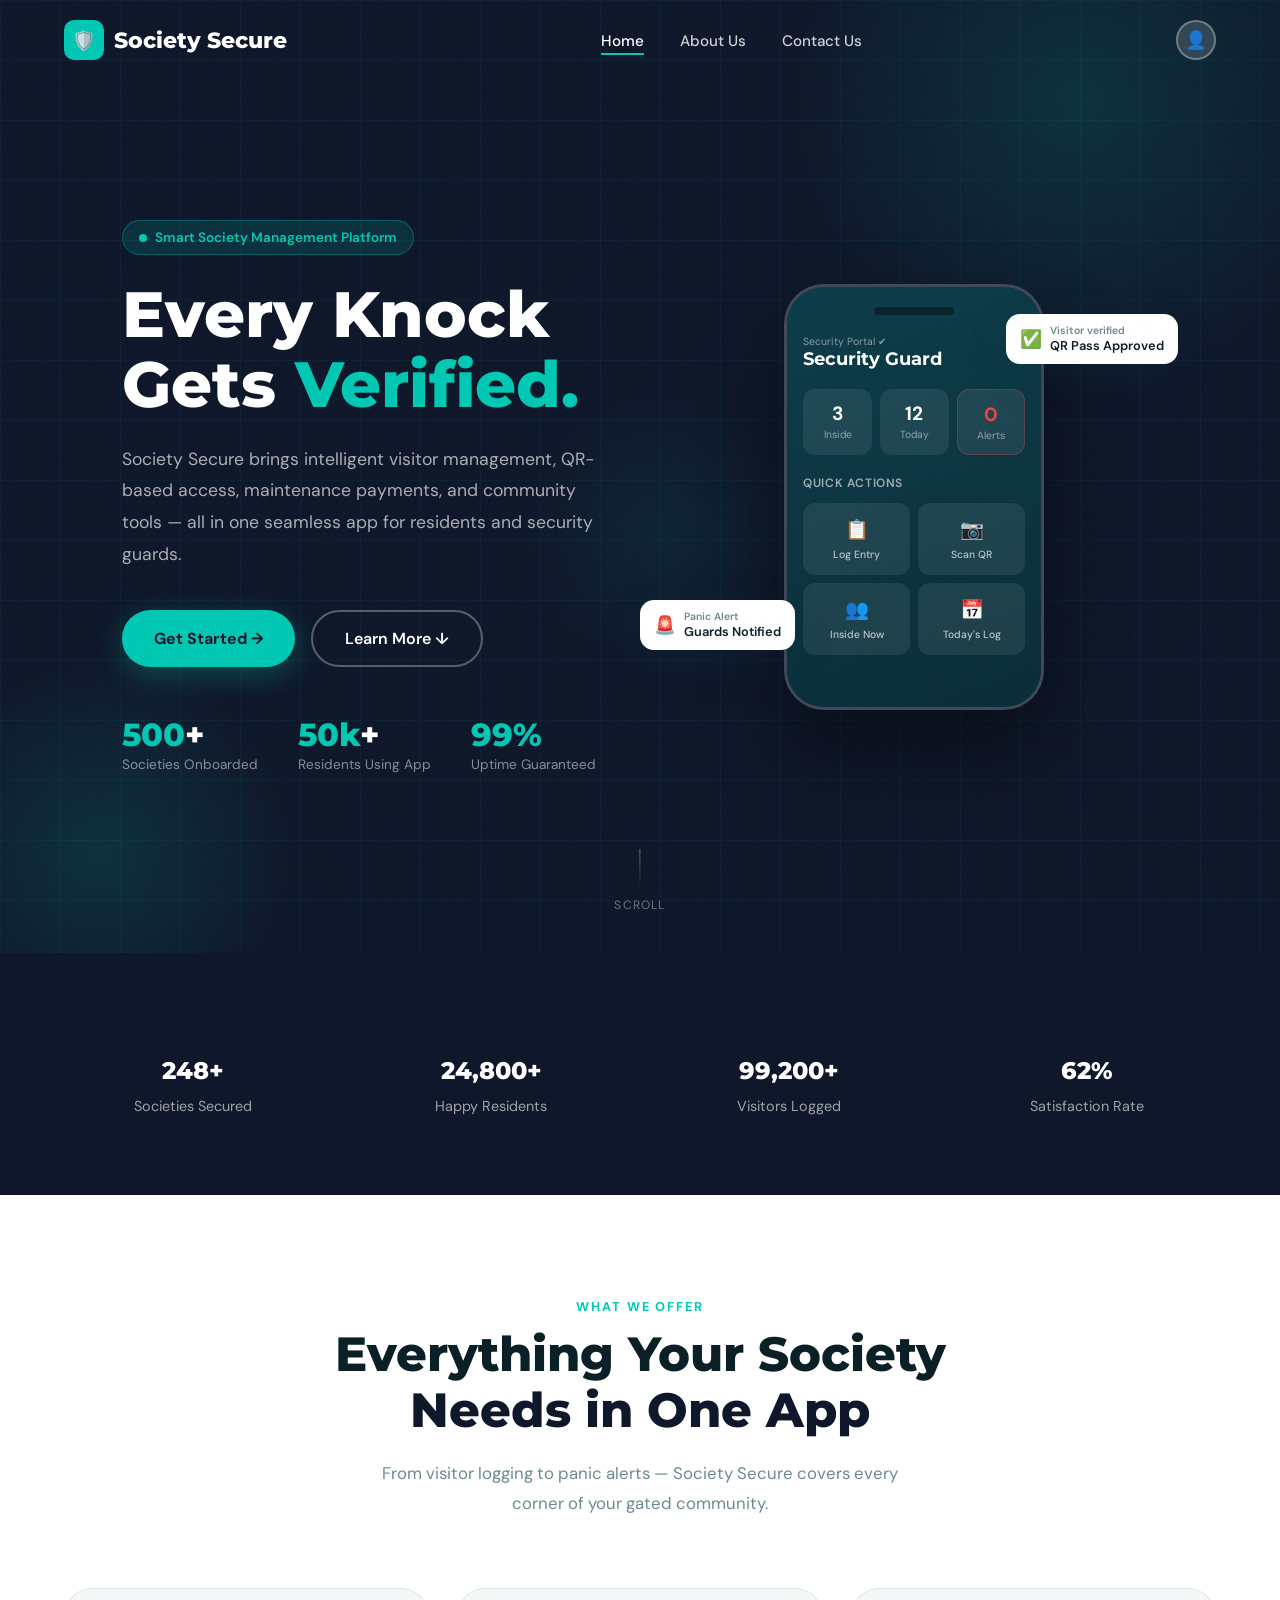
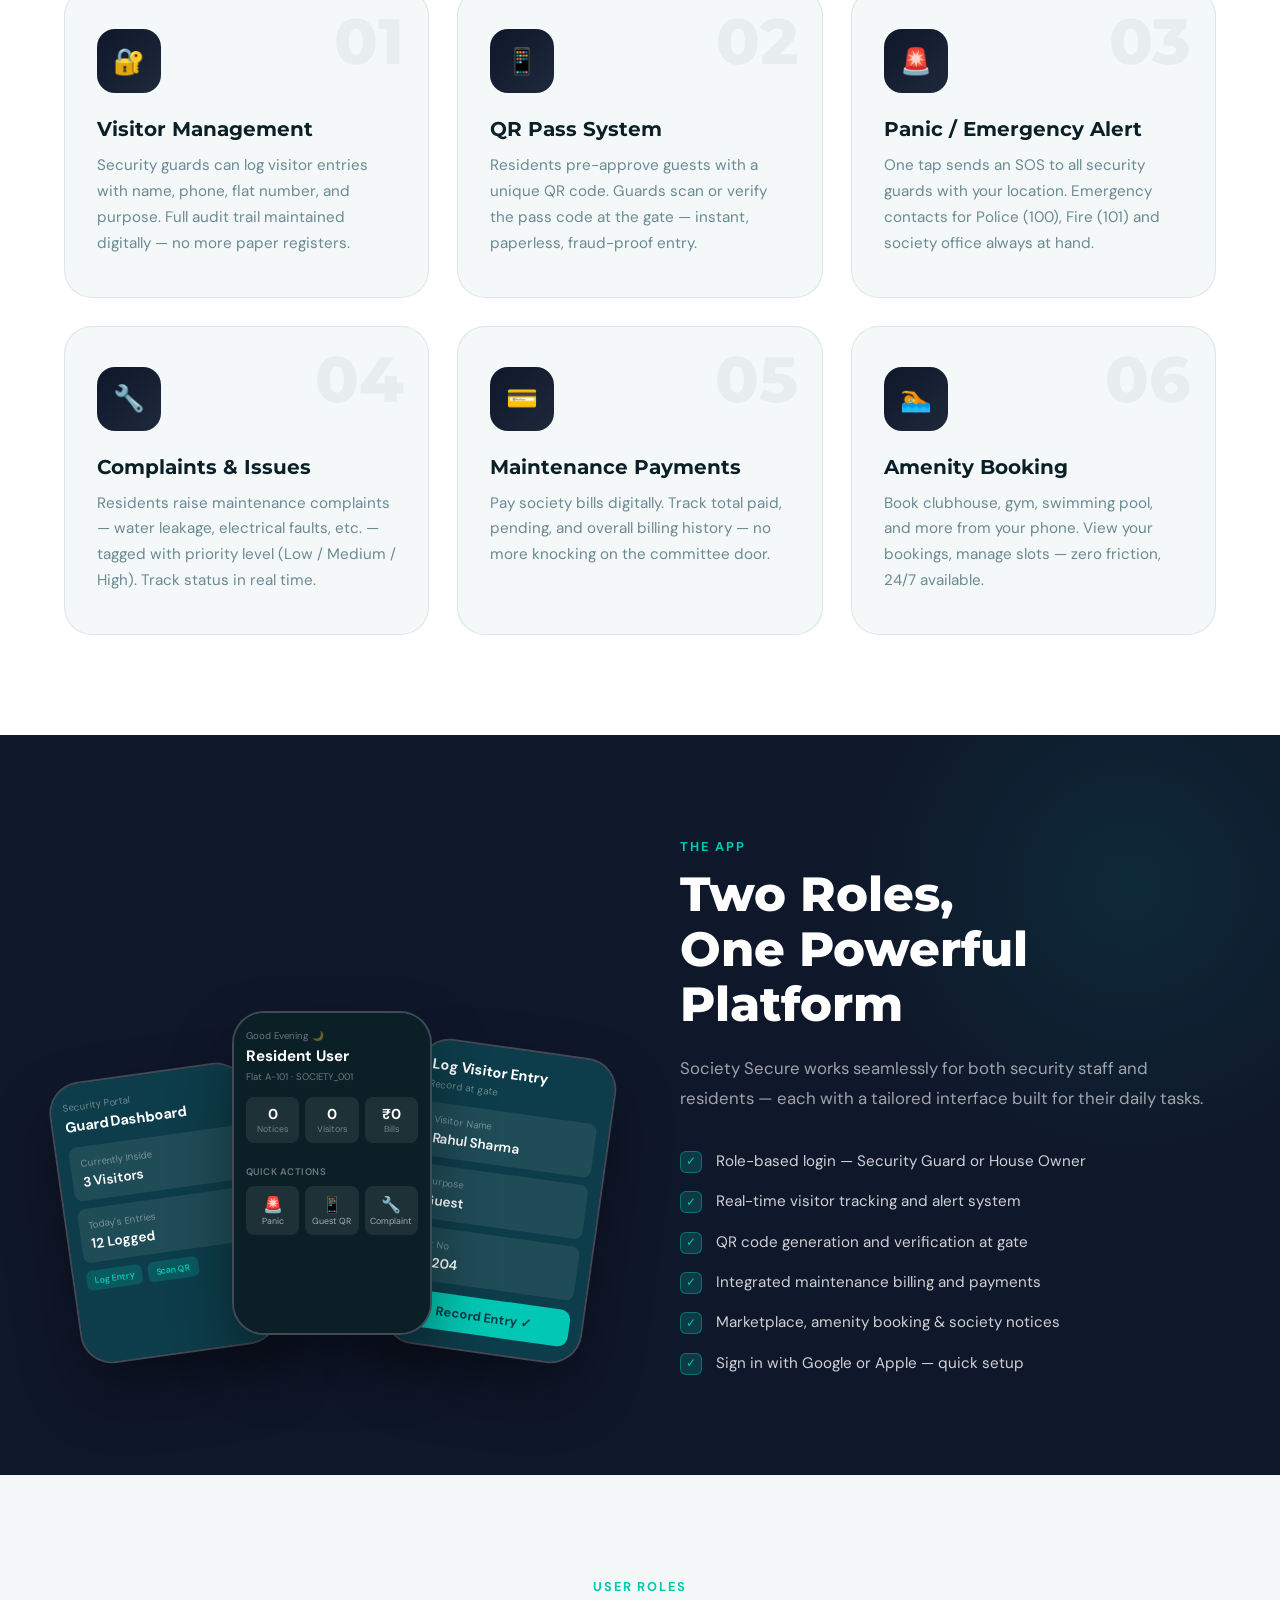
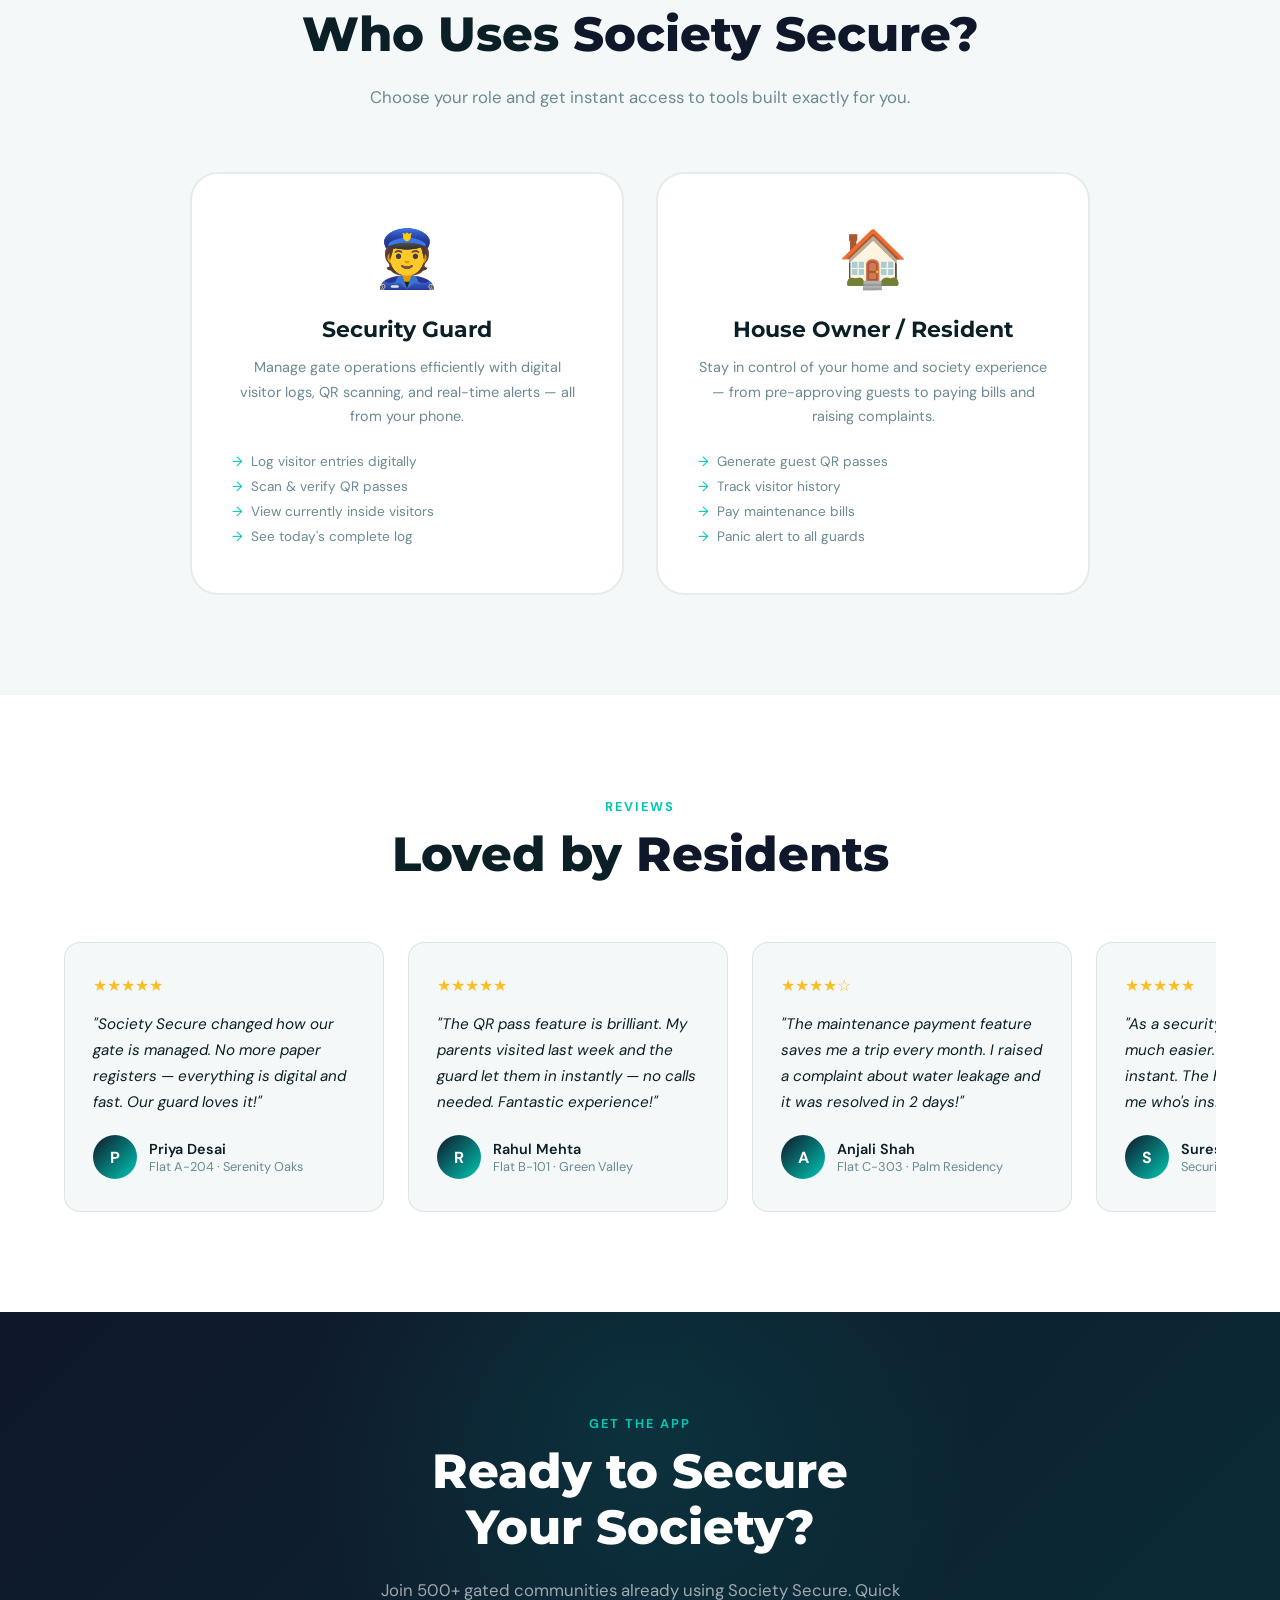
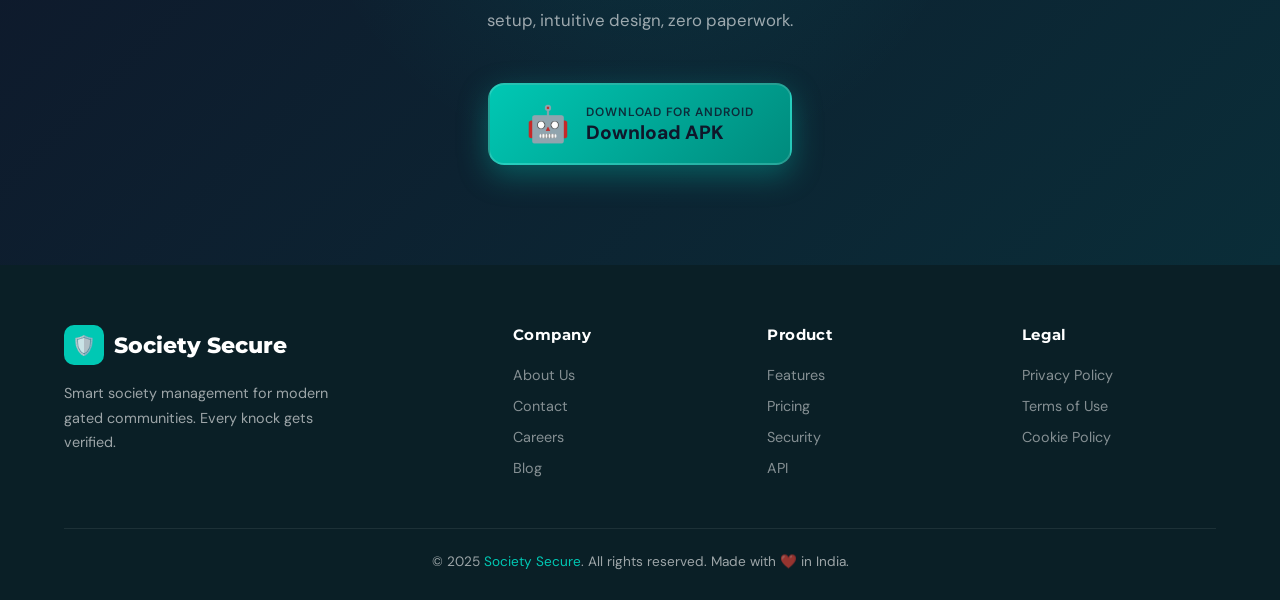
==== commit 25e77b6f: "Up" ====
--- a/index.html
+++ b/index.html
@@ -530,19 +530,14 @@
             <p class="section-desc reveal">Join 500+ gated communities already using Society Secure. Quick setup,
                 intuitive design, zero paperwork.</p>
             <div class="cta-buttons reveal">
-                <a href="#" class="app-store-btn">
-                    <div class="store-icon">📱</div>
-                    <div>
-                        <div class="store-text-sm">Download on the</div>
-                        <div class="store-text-lg">App Store</div>
-                    </div>
-                </a>
-                <a href="#" class="app-store-btn">
-                    <div class="store-icon">🤖</div>
-                    <div>
-                        <div class="store-text-sm">Get it on</div>
-                        <div class="store-text-lg">Google Play</div>
-                    </div>
+                <!-- Google Drive Direct Download Link: Replace 'YOUR_GOOGLE_DRIVE_FILE_ID' with your actual Google Drive file ID, or replace the entire link with your shared link -->
+                <a href="https://drive.google.com/uc?export=download&id=YOUR_GOOGLE_DRIVE_FILE_ID"
+                    class="apk-download-btn" target="_blank" rel="noopener noreferrer">
+                    <span class="btn-icon">🤖</span>
+                    <span class="btn-text">
+                        <span class="btn-text-sm">Download for Android</span>
+                        <span class="btn-text-lg">Download APK</span>
+                    </span>
                 </a>
             </div>
         </div>
@@ -593,4 +588,5 @@
     <script src="js/main.js"></script>
 </body>
 
+
 </html>
--- a/css/style.css
+++ b/css/style.css
@@ -1270,36 +1270,58 @@
     flex-wrap: wrap;
 }
 
-.app-store-btn {
-    background: white;
+.apk-download-btn {
+    background: linear-gradient(135deg, var(--accent) 0%, #008b7d 100%);
     color: var(--primary);
-    padding: 14px 28px;
-    border-radius: 14px;
-    display: flex;
-    align-items: center;
-    gap: 12px;
+    padding: 16px 36px;
+    border-radius: 16px;
+    display: inline-flex;
+    align-items: center;
+    gap: 16px;
     transition: var(--transition);
-    border: 2px solid transparent;
-}
-
-.app-store-btn:hover {
-    transform: translateY(-4px);
-    box-shadow: 0 12px 30px rgba(0, 0, 0, 0.2);
-}
-
-.store-icon {
-    font-size: 1.8rem;
-}
-
-.store-text-sm {
-    font-size: 0.7rem;
-    color: var(--text-muted);
-}
-
-.store-text-lg {
-    font-size: 1rem;
-    font-weight: 700;
+    border: 2px solid rgba(255, 255, 255, 0.15);
+    text-decoration: none;
+    box-shadow: 0 10px 30px rgba(0, 200, 180, 0.35);
+    cursor: pointer;
+}
+
+.apk-download-btn:hover {
+    transform: translateY(-5px) scale(1.02);
+    box-shadow: 0 20px 45px rgba(0, 200, 180, 0.55);
+    background: linear-gradient(135deg, #00ecd4 0%, var(--accent) 100%);
     color: var(--primary);
+}
+
+.apk-download-btn .btn-icon {
+    font-size: 2.2rem;
+    display: flex;
+    align-items: center;
+    justify-content: center;
+    transition: transform 0.4s ease;
+}
+
+.apk-download-btn:hover .btn-icon {
+    transform: rotate(12deg) scale(1.1);
+}
+
+.apk-download-btn .btn-text {
+    display: flex;
+    flex-direction: column;
+    align-items: flex-start;
+    text-align: left;
+}
+
+.apk-download-btn .btn-text-sm {
+    font-size: 0.75rem;
+    text-transform: uppercase;
+    letter-spacing: 0.08em;
+    opacity: 0.85;
+    font-weight: 600;
+}
+
+.apk-download-btn .btn-text-lg {
+    font-size: 1.2rem;
+    font-weight: 800;
 }
 
 /* ---- FOOTER ---- */
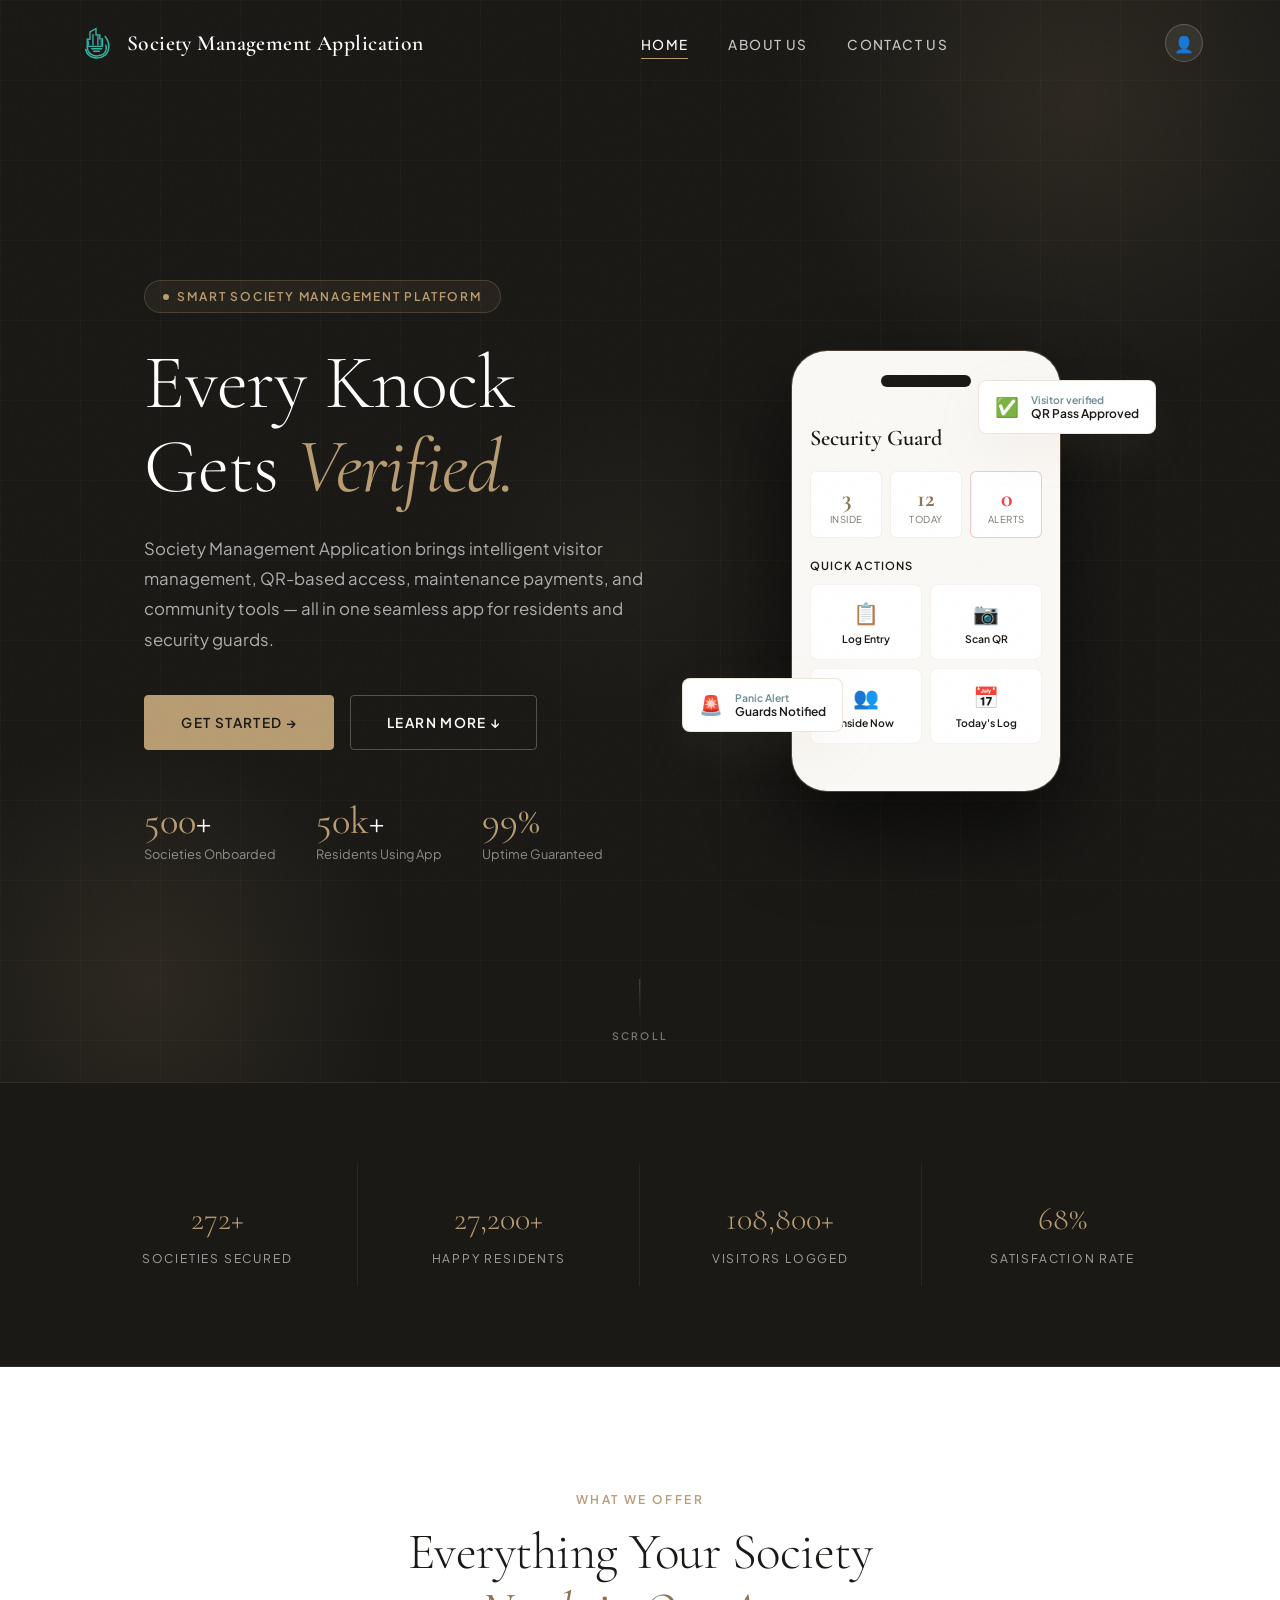
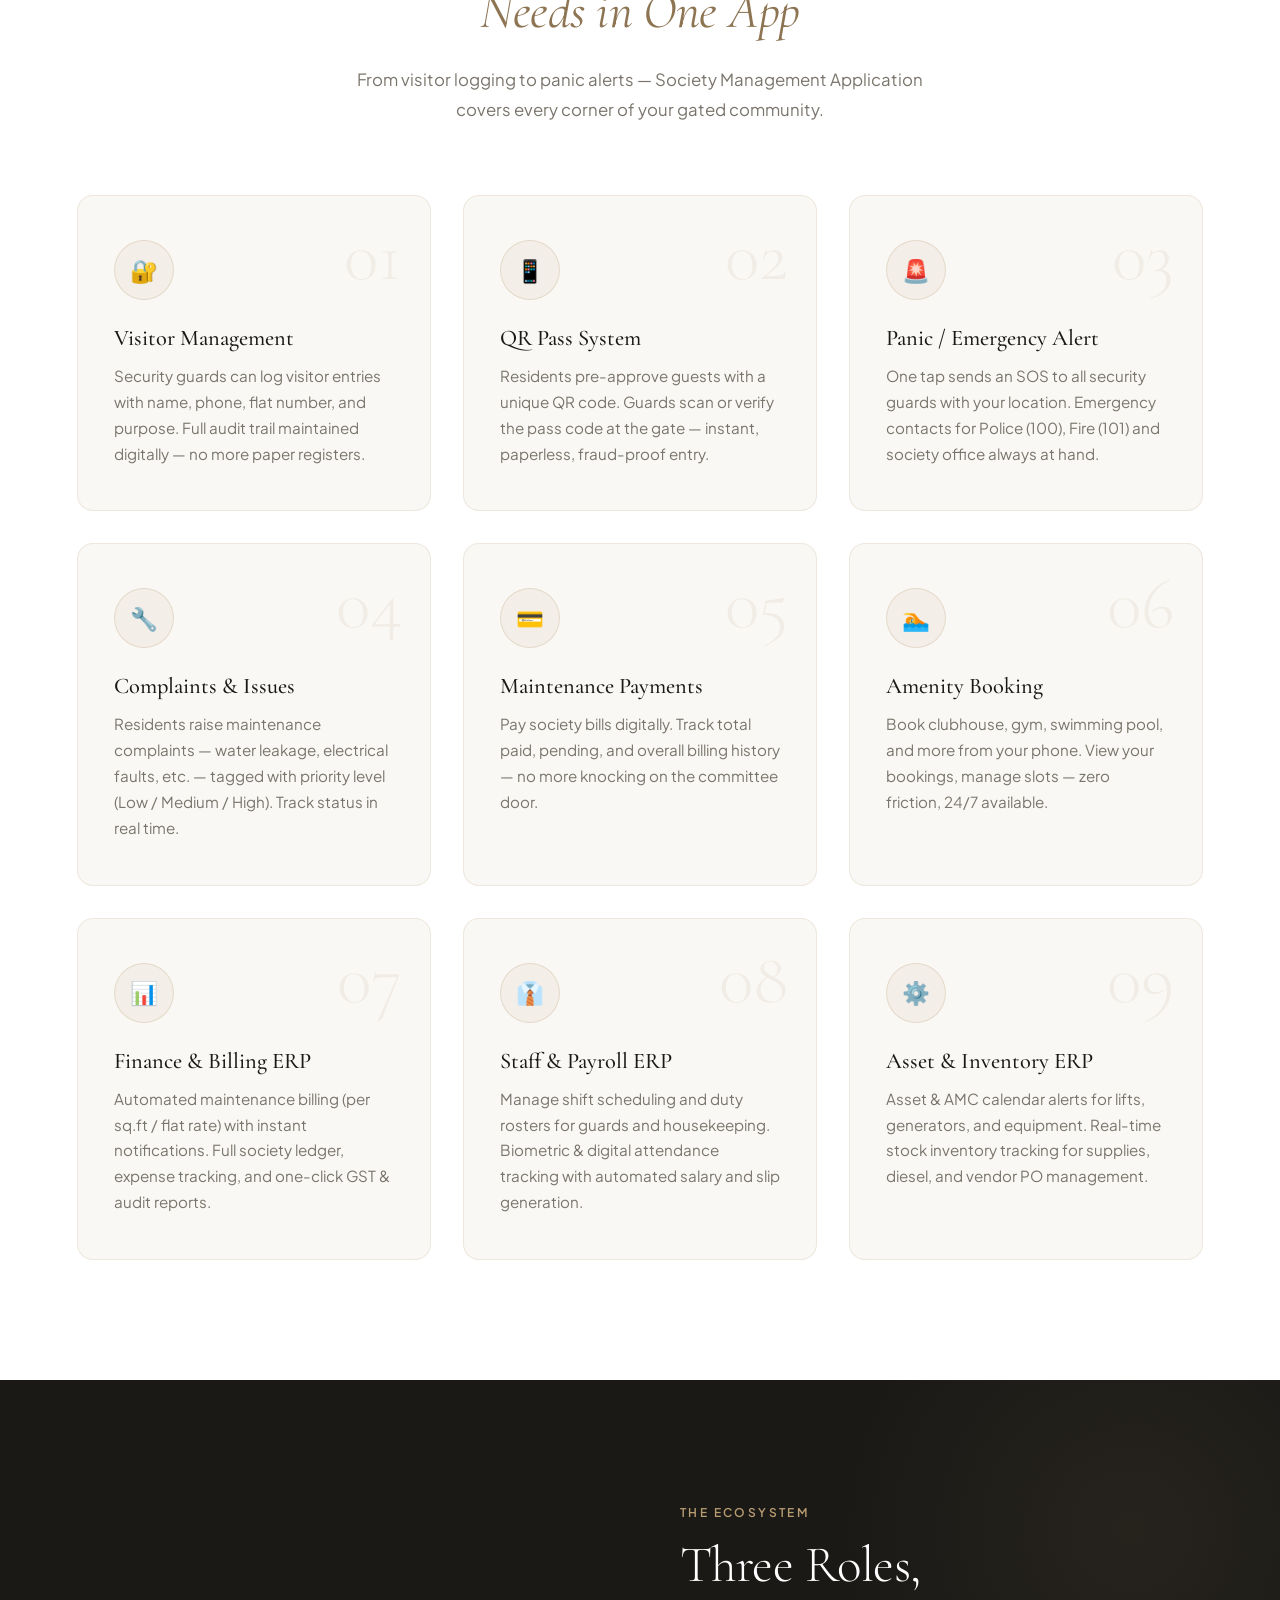
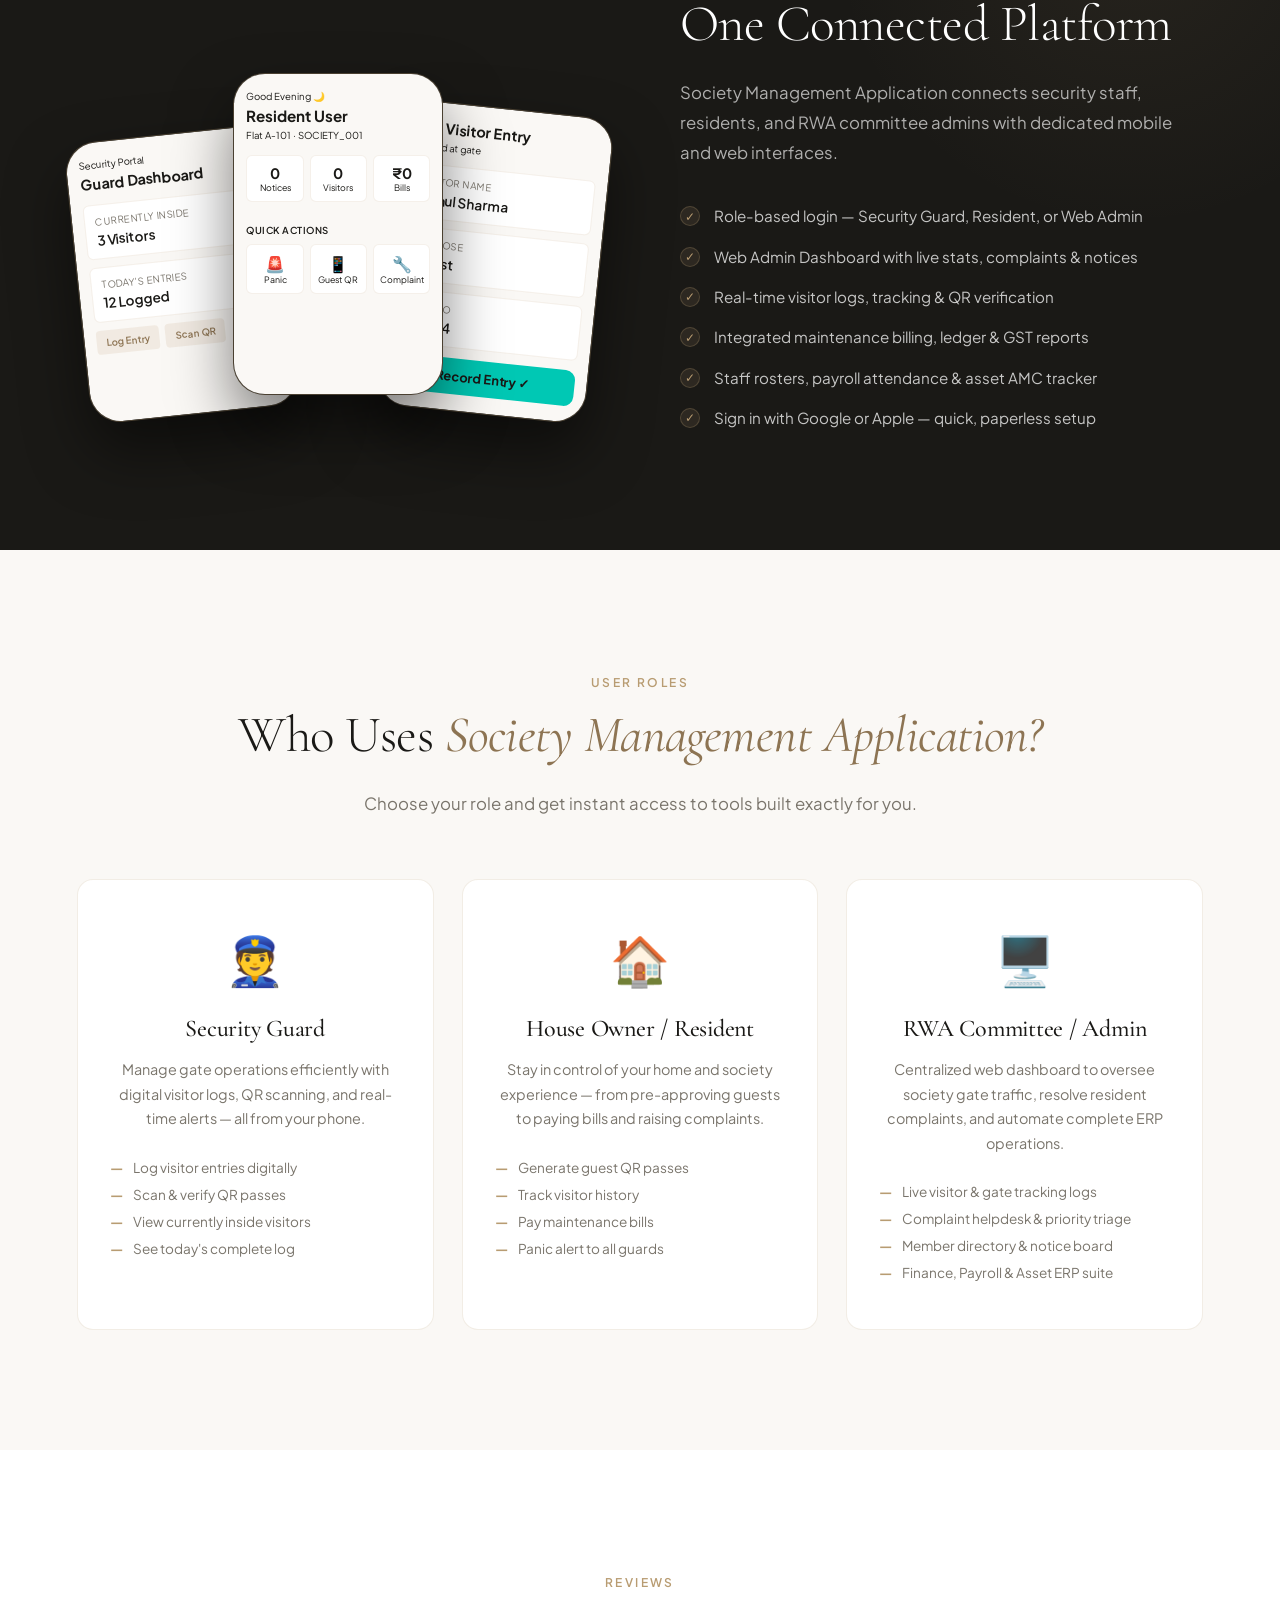
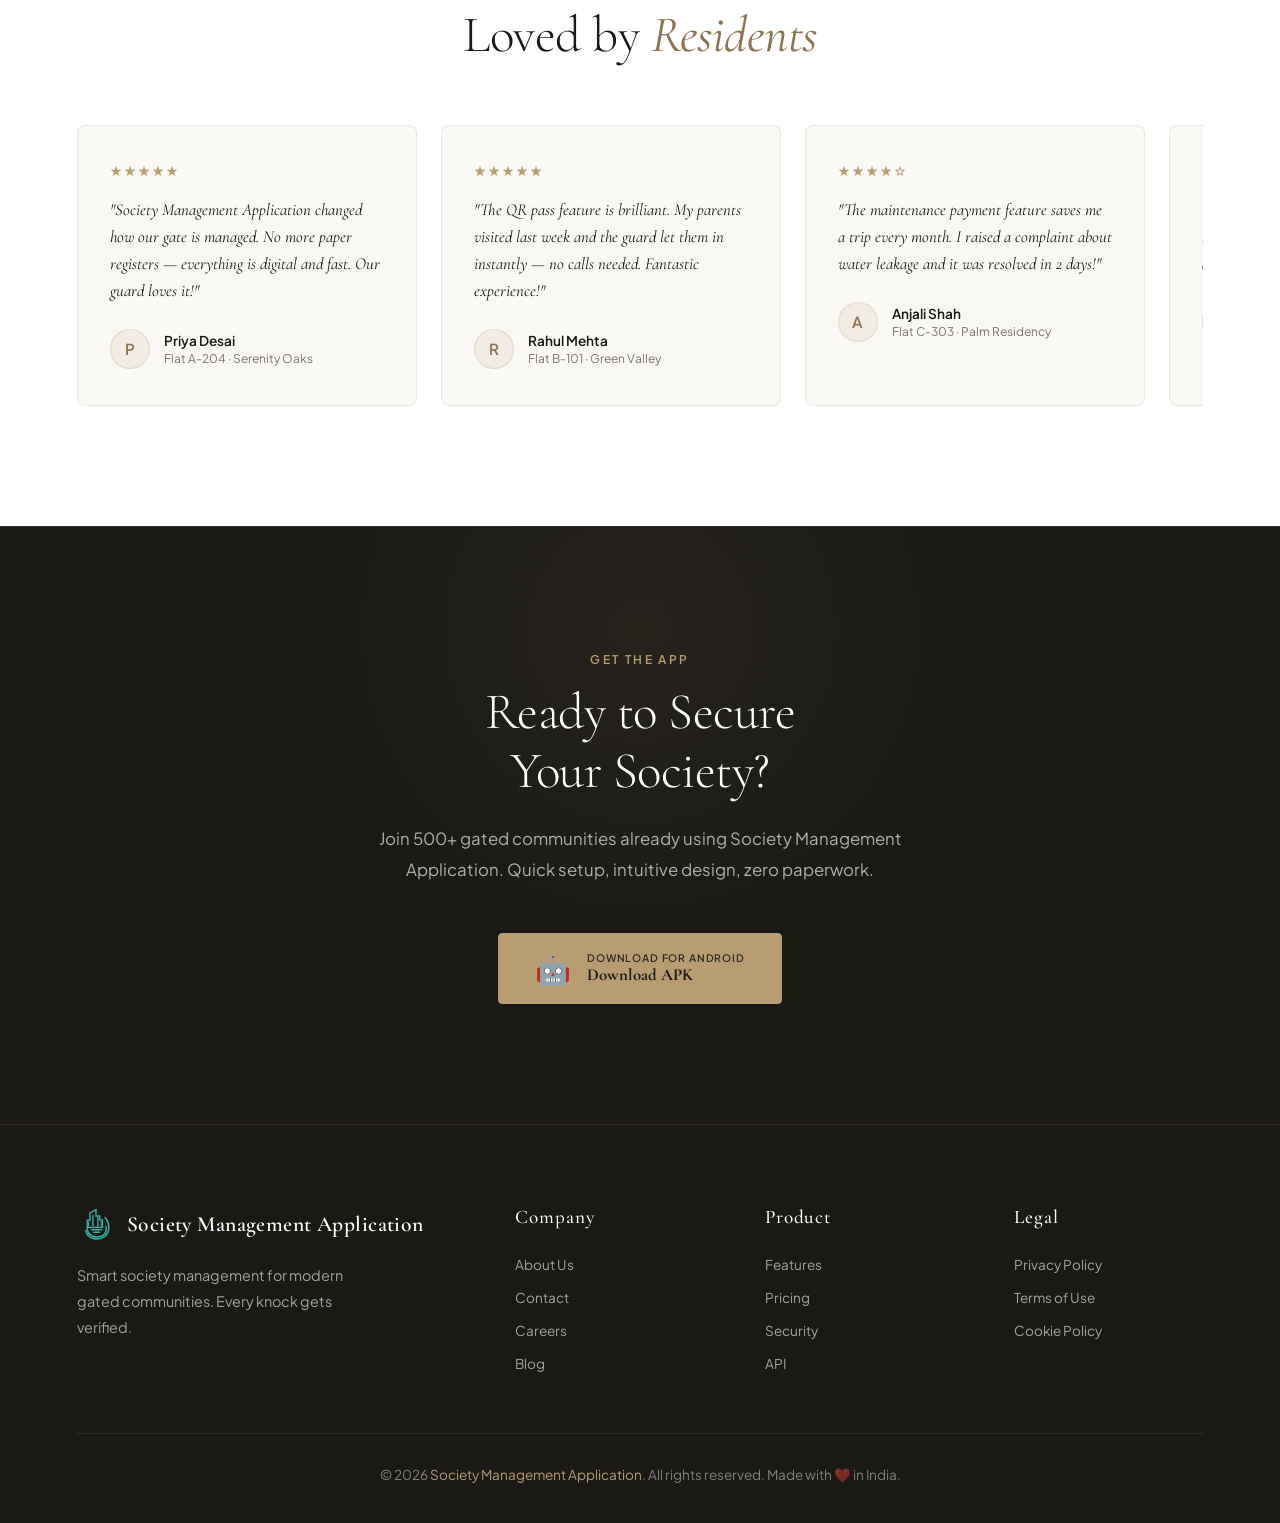
==== commit bcb9ea7c: "big update" ====
--- a/index.html
+++ b/index.html
@@ -4,19 +4,14 @@
 <head>
     <meta charset="UTF-8" />
     <meta name="viewport" content="width=device-width, initial-scale=1.0" />
-    <title>Society Secure — Every Knock Gets Verified</title>
+    <title>Society Management Application — Every Knock Gets Verified</title>
     <meta name="description"
-        content="Society Secure is a smart society management app for residents and security guards. Visitor management, QR passes, complaints, maintenance & more." />
+        content="Society Management Application is a smart society management platform for residents and security guards. Visitor management, QR passes, complaints, maintenance & more." />
     <link rel="stylesheet" href="css/style.css" />
-    <link rel="icon"
-        href="data:image/svg+xml,<svg xmlns='http://www.w3.org/2000/svg' viewBox='0 0 100 100'><text y='.9em' font-size='90'>🛡️</text></svg>" />
+    <link rel="icon" href="images/logo.svg" type="image/svg+xml" />
 </head>
 
 <body>
-
-    <!-- Custom Cursor -->
-    <div class="cursor"></div>
-    <div class="cursor-follower"></div>
 
     <!-- Page Transition -->
     <div class="page-transition"></div>
@@ -31,8 +26,8 @@
     <!-- NAVBAR -->
     <header class="navbar">
         <a href="index.html" class="nav-logo">
-            <div class="logo-icon">🛡️</div>
-            Society Secure
+            <img src="images/logo.svg" alt="Society Management Application Logo" class="nav-logo-img" />
+            Society Management Application
         </a>
         <ul class="nav-links">
             <li><a href="index.html" class="active">Home</a></li>
@@ -62,7 +57,7 @@
                     Every Knock<br />Gets <span>Verified.</span>
                 </h1>
                 <p class="hero-desc">
-                    Society Secure brings intelligent visitor management, QR-based access, maintenance payments, and
+                    Society Management Application brings intelligent visitor management, QR-based access, maintenance payments, and
                     community tools — all in one seamless app for residents and security guards.
                 </p>
                 <div class="hero-cta">
@@ -177,7 +172,7 @@
             <div class="features-header">
                 <div class="section-label reveal">What We Offer</div>
                 <h2 class="section-title reveal">Everything Your Society<br /><span>Needs in One App</span></h2>
-                <p class="section-desc reveal">From visitor logging to panic alerts — Society Secure covers every corner
+                <p class="section-desc reveal">From visitor logging to panic alerts — Society Management Application covers every corner
                     of your gated community.</p>
             </div>
             <div class="features-grid">
@@ -228,6 +223,27 @@
                     <h3>Amenity Booking</h3>
                     <p>Book clubhouse, gym, swimming pool, and more from your phone. View your bookings, manage slots —
                         zero friction, 24/7 available.</p>
+                </div>
+
+                <div class="feature-card reveal">
+                    <div class="feature-number">07</div>
+                    <div class="feature-icon">📊</div>
+                    <h3>Finance & Billing ERP</h3>
+                    <p>Automated maintenance billing (per sq.ft / flat rate) with instant notifications. Full society ledger, expense tracking, and one-click GST & audit reports.</p>
+                </div>
+
+                <div class="feature-card reveal reveal-delay-1">
+                    <div class="feature-number">08</div>
+                    <div class="feature-icon">👔</div>
+                    <h3>Staff & Payroll ERP</h3>
+                    <p>Manage shift scheduling and duty rosters for guards and housekeeping. Biometric & digital attendance tracking with automated salary and slip generation.</p>
+                </div>
+
+                <div class="feature-card reveal reveal-delay-2">
+                    <div class="feature-number">09</div>
+                    <div class="feature-icon">⚙️</div>
+                    <h3>Asset & Inventory ERP</h3>
+                    <p>Asset & AMC calendar alerts for lifts, generators, and equipment. Real-time stock inventory tracking for supplies, diesel, and vendor PO management.</p>
                 </div>
 
             </div>
@@ -331,17 +347,16 @@
                     </div>
                 </div>
                 <div class="showcase-text">
-                    <div class="section-label reveal">The App</div>
-                    <h2 class="section-title reveal">Two Roles,<br />One Powerful Platform</h2>
-                    <p class="section-desc reveal">Society Secure works seamlessly for both security staff and residents
-                        — each with a tailored interface built for their daily tasks.</p>
+                    <div class="section-label reveal">The Ecosystem</div>
+                    <h2 class="section-title reveal">Three Roles,<br />One Connected Platform</h2>
+                    <p class="section-desc reveal">Society Management Application connects security staff, residents, and RWA committee admins with dedicated mobile and web interfaces.</p>
                     <ul class="feature-list reveal">
-                        <li><span class="check">✓</span> Role-based login — Security Guard or House Owner</li>
-                        <li><span class="check">✓</span> Real-time visitor tracking and alert system</li>
-                        <li><span class="check">✓</span> QR code generation and verification at gate</li>
-                        <li><span class="check">✓</span> Integrated maintenance billing and payments</li>
-                        <li><span class="check">✓</span> Marketplace, amenity booking & society notices</li>
-                        <li><span class="check">✓</span> Sign in with Google or Apple — quick setup</li>
+                        <li><span class="check">✓</span> Role-based login — Security Guard, Resident, or Web Admin</li>
+                        <li><span class="check">✓</span> Web Admin Dashboard with live stats, complaints & notices</li>
+                        <li><span class="check">✓</span> Real-time visitor logs, tracking & QR verification</li>
+                        <li><span class="check">✓</span> Integrated maintenance billing, ledger & GST reports</li>
+                        <li><span class="check">✓</span> Staff rosters, payroll attendance & asset AMC tracker</li>
+                        <li><span class="check">✓</span> Sign in with Google or Apple — quick, paperless setup</li>
                     </ul>
                 </div>
             </div>
@@ -353,7 +368,7 @@
         <div class="section-container">
             <div class="roles-header">
                 <div class="section-label reveal">User Roles</div>
-                <h2 class="section-title reveal">Who Uses <span>Society Secure?</span></h2>
+                <h2 class="section-title reveal">Who Uses <span>Society Management Application?</span></h2>
                 <p class="section-desc reveal" style="margin:0 auto;">Choose your role and get instant access to tools
                     built exactly for you.</p>
             </div>
@@ -382,6 +397,17 @@
                         <div class="role-feature">Panic alert to all guards</div>
                     </div>
                 </div>
+                <div class="role-card reveal reveal-delay-2">
+                    <span class="role-emoji">🖥️</span>
+                    <h3>RWA Committee / Admin</h3>
+                    <p>Centralized web dashboard to oversee society gate traffic, resolve resident complaints, and automate complete ERP operations.</p>
+                    <div class="role-features">
+                        <div class="role-feature">Live visitor & gate tracking logs</div>
+                        <div class="role-feature">Complaint helpdesk & priority triage</div>
+                        <div class="role-feature">Member directory & notice board</div>
+                        <div class="role-feature">Finance, Payroll & Asset ERP suite</div>
+                    </div>
+                </div>
             </div>
         </div>
     </section>
@@ -399,7 +425,7 @@
                 <!-- First set -->
                 <div class="testimonial-card">
                     <div class="stars">★★★★★</div>
-                    <p class="testimonial-text">"Society Secure changed how our gate is managed. No more paper registers
+                    <p class="testimonial-text">"Society Management Application changed how our gate is managed. No more paper registers
                         — everything is digital and fast. Our guard loves it!"</p>
                     <div class="testimonial-author">
                         <div class="author-avatar">P</div>
@@ -460,7 +486,7 @@
                 <!-- Duplicate for infinite scroll -->
                 <div class="testimonial-card">
                     <div class="stars">★★★★★</div>
-                    <p class="testimonial-text">"Society Secure changed how our gate is managed. No more paper registers
+                    <p class="testimonial-text">"Society Management Application changed how our gate is managed. No more paper registers
                         — everything is digital and fast. Our guard loves it!"</p>
                     <div class="testimonial-author">
                         <div class="author-avatar">P</div>
@@ -527,7 +553,7 @@
         <div class="section-container">
             <div class="section-label reveal" style="color:var(--accent);">Get The App</div>
             <h2 class="section-title reveal">Ready to Secure<br />Your Society?</h2>
-            <p class="section-desc reveal">Join 500+ gated communities already using Society Secure. Quick setup,
+            <p class="section-desc reveal">Join 500+ gated communities already using Society Management Application. Quick setup,
                 intuitive design, zero paperwork.</p>
             <div class="cta-buttons reveal">
                 <!-- Google Drive Direct Download Link: Replace 'YOUR_GOOGLE_DRIVE_FILE_ID' with your actual Google Drive file ID, or replace the entire link with your shared link -->
@@ -548,8 +574,8 @@
         <div class="footer-grid">
             <div class="footer-brand">
                 <a href="index.html" class="nav-logo">
-                    <div class="logo-icon">🛡️</div>
-                    Society Secure
+                    <img src="images/logo.svg" alt="Society Management Application Logo" class="nav-logo-img" />
+                    Society Management Application
                 </a>
                 <p>Smart society management for modern gated communities. Every knock gets verified.</p>
             </div>
@@ -581,7 +607,7 @@
             </div>
         </div>
         <div class="footer-bottom">
-            <p>© 2025 <span>Society Secure</span>. All rights reserved. Made with ❤️ in India.</p>
+            <p>© 2026 <span>Society Management Application</span>. All rights reserved. Made with ❤️ in India.</p>
         </div>
     </footer>
 
--- a/css/style.css
+++ b/css/style.css
@@ -1,30 +1,30 @@
 /* ============================================
    SOCIETY SECURE - MAIN STYLESHEET
-   Fonts: Clash Display + DM Sans
-   Theme: Deep Teal (#0d3d4a) + Cyan Accent
+   Fonts: Cormorant Garamond + Plus Jakarta Sans
+   Theme: Warm Beige & Champagne Gold (Luxury UI)
 ============================================ */
 
-@import url('https://fonts.googleapis.com/css2?family=DM+Sans:ital,opsz,wght@0,9..40,300;0,9..40,400;0,9..40,500;0,9..40,600;0,9..40,700;1,9..40,400&display=swap');
-@import url('https://fonts.googleapis.com/css2?family=Montserrat:wght@400;500;600;700;800&display=swap');
+@import url('https://fonts.googleapis.com/css2?family=Cormorant+Garamond:ital,wght@0,300;0,400;0,500;0,600;0,700;1,400&family=Plus+Jakarta+Sans:wght@300;400;500;600;700&display=swap');
 
 /* ---- CSS VARIABLES ---- */
 :root {
-    --primary: #0f172a;
-    --primary-light: #1e293b;
-    --accent: #00c8b4;
-    --accent-2: #ff6b35;
+    --primary: #1A1916;
+    --primary-light: #2A2824;
+    --accent: #B89C72;
+    --accent-light: #D4C0A8;
+    --accent-2: #8D7453;
     --white: #ffffff;
-    --off-white: #f4f8f9;
-    --text-dark: #0a1f26;
-    --text-muted: #6b8a92;
+    --off-white: #FAF8F5;
+    --text-dark: #1A1916;
+    --text-muted: #7A756C;
     --card-bg: #ffffff;
-    --border: rgba(13, 61, 74, 0.1);
-    --shadow-sm: 0 4px 20px rgba(13, 61, 74, 0.08);
-    --shadow-md: 0 12px 40px rgba(13, 61, 74, 0.15);
-    --shadow-lg: 0 24px 80px rgba(13, 61, 74, 0.2);
-    --transition: all 0.4s cubic-bezier(0.25, 0.46, 0.45, 0.94);
-    --radius: 16px;
-    --radius-lg: 28px;
+    --border: rgba(184, 156, 114, 0.18);
+    --shadow-sm: 0 4px 24px rgba(28, 26, 23, 0.04);
+    --shadow-md: 0 16px 48px rgba(184, 156, 114, 0.08);
+    --shadow-lg: 0 32px 80px rgba(184, 156, 114, 0.12);
+    --transition: all 0.6s cubic-bezier(0.16, 1, 0.3, 1);
+    --radius: 8px;
+    --radius-lg: 16px;
 }
 
 /* ---- RESET ---- */
@@ -42,7 +42,7 @@
 }
 
 body {
-    font-family: 'DM Sans', sans-serif;
+    font-family: 'Plus Jakarta Sans', sans-serif;
     background: var(--off-white);
     color: var(--text-dark);
     overflow-x: hidden;
@@ -58,22 +58,9 @@
     display: block;
 }
 
-/* ---- CUSTOM CURSOR ---- */
-.cursor {
-    display: none;
-}
-
-.cursor-follower {
-    display: none;
-}
-
-body:hover .cursor {
-    opacity: 1;
-}
-
-a:hover~.cursor,
-button:hover~.cursor {
-    transform: translate(-50%, -50%) scale(2);
+/* ---- CUSTOM CURSOR (REMOVED) ---- */
+.cursor, .cursor-follower {
+    display: none !important;
 }
 
 /* ---- NOISE OVERLAY ---- */
@@ -94,61 +81,71 @@
     left: 0;
     right: 0;
     z-index: 1000;
-    padding: 20px 5%;
+    padding: 24px 6%;
     display: flex;
     align-items: center;
     justify-content: space-between;
     transition: var(--transition);
     backdrop-filter: blur(0px);
+    border-bottom: 1px solid transparent;
 }
 
 .navbar.scrolled {
-    background: rgba(13, 61, 74, 0.95);
+    background: rgba(250, 248, 245, 0.9);
     backdrop-filter: blur(20px);
-    padding: 14px 5%;
-    box-shadow: 0 4px 30px rgba(0, 0, 0, 0.2);
+    padding: 16px 6%;
+    box-shadow: 0 10px 40px rgba(28, 26, 23, 0.03);
+    border-bottom: 1px solid rgba(184, 156, 114, 0.12);
 }
 
 .nav-logo {
     display: flex;
     align-items: center;
-    gap: 10px;
-    font-family: 'Montserrat', sans-serif;
-    font-weight: 800;
-    font-size: 1.4rem;
+    gap: 12px;
+    font-family: 'Cormorant Garamond', serif;
+    font-weight: 600;
+    font-size: 1.35rem;
     color: var(--white);
-}
-
-.nav-logo .logo-icon {
-    width: 40px;
-    height: 40px;
-    background: var(--accent);
-    border-radius: 10px;
-    display: flex;
-    align-items: center;
-    justify-content: center;
-    font-size: 1.2rem;
+    letter-spacing: 0.02em;
     transition: var(--transition);
 }
 
-.nav-logo:hover .logo-icon {
-    transform: rotate(15deg) scale(1.1);
+.navbar.scrolled .nav-logo {
+    color: var(--text-dark);
+}
+
+.nav-logo-img {
+    width: 38px;
+    height: 38px;
+    object-fit: contain;
+    transition: var(--transition);
+    flex-shrink: 0;
+}
+
+.nav-logo:hover .nav-logo-img {
+    transform: scale(1.08) rotate(3deg);
 }
 
 .nav-links {
     display: flex;
     align-items: center;
-    gap: 36px;
+    gap: 40px;
     list-style: none;
 }
 
 .nav-links a {
-    color: rgba(255, 255, 255, 0.8);
-    font-size: 0.95rem;
+    color: rgba(255, 255, 255, 0.75);
+    font-size: 0.85rem;
     font-weight: 500;
+    letter-spacing: 0.1em;
+    text-transform: uppercase;
     position: relative;
-    padding-bottom: 4px;
+    padding-bottom: 6px;
     transition: var(--transition);
+}
+
+.navbar.scrolled .nav-links a {
+    color: rgba(26, 25, 22, 0.7);
 }
 
 .nav-links a::after {
@@ -157,13 +154,17 @@
     bottom: 0;
     left: 0;
     width: 0;
-    height: 2px;
+    height: 1px;
     background: var(--accent);
-    transition: width 0.3s ease;
+    transition: width 0.4s cubic-bezier(0.16, 1, 0.3, 1);
 }
 
 .nav-links a:hover {
     color: var(--white);
+}
+
+.navbar.scrolled .nav-links a:hover {
+    color: var(--text-dark);
 }
 
 .nav-links a:hover::after,
@@ -175,45 +176,59 @@
     color: var(--white);
 }
 
+.navbar.scrolled .nav-links a.active {
+    color: var(--text-dark);
+}
+
 /* Profile Icon */
 .nav-profile {
-    width: 40px;
-    height: 40px;
-    background: rgba(255, 255, 255, 0.15);
-    border: 2px solid rgba(255, 255, 255, 0.3);
+    width: 38px;
+    height: 38px;
+    background: rgba(255, 255, 255, 0.08);
+    border: 1px solid rgba(255, 255, 255, 0.2);
     border-radius: 50%;
     display: flex;
     align-items: center;
     justify-content: center;
     color: var(--white);
-    font-size: 1.1rem;
+    font-size: 1rem;
     cursor: pointer;
     transition: var(--transition);
     backdrop-filter: blur(10px);
 }
 
+.navbar.scrolled .nav-profile {
+    background: rgba(26, 25, 22, 0.04);
+    border-color: rgba(184, 156, 114, 0.3);
+    color: var(--text-dark);
+}
+
 .nav-profile:hover {
     background: var(--accent);
     border-color: var(--accent);
-    transform: scale(1.1);
+    color: var(--white) !important;
+    transform: translateY(-2px);
 }
 
 /* Mobile hamburger */
 .hamburger {
     display: none;
     flex-direction: column;
-    gap: 5px;
+    gap: 6px;
     cursor: pointer;
     padding: 5px;
 }
 
 .hamburger span {
-    width: 25px;
-    height: 2px;
+    width: 24px;
+    height: 1px;
     background: white;
-    border-radius: 2px;
     transition: var(--transition);
     display: block;
+}
+
+.navbar.scrolled .hamburger span {
+    background: var(--text-dark);
 }
 
 /* ---- HERO SECTION ---- */
@@ -235,8 +250,8 @@
 .shape {
     position: absolute;
     border-radius: 50%;
-    background: radial-gradient(circle, rgba(0, 200, 180, 0.15) 0%, transparent 70%);
-    animation: float 8s ease-in-out infinite;
+    background: radial-gradient(circle, rgba(184, 156, 114, 0.12) 0%, transparent 70%);
+    animation: float 10s ease-in-out infinite;
 }
 
 .shape-1 {
@@ -248,31 +263,29 @@
 }
 
 .shape-2 {
-    width: 400px;
-    height: 400px;
-    bottom: -100px;
+    width: 500px;
+    height: 500px;
+    bottom: -150px;
     left: -100px;
     animation-delay: -3s;
 }
 
 .shape-3 {
-    width: 300px;
-    height: 300px;
-    top: 40%;
-    left: 40%;
+    width: 350px;
+    height: 350px;
+    top: 35%;
+    left: 35%;
     animation-delay: -6s;
-    opacity: 0.5;
+    opacity: 0.4;
 }
 
 @keyframes float {
-
     0%,
     100% {
         transform: translateY(0) scale(1);
     }
-
     50% {
-        transform: translateY(-30px) scale(1.05);
+        transform: translateY(-20px) scale(1.03);
     }
 }
 
@@ -281,21 +294,21 @@
     content: '';
     position: absolute;
     inset: 0;
-    background-image: linear-gradient(rgba(0, 200, 180, 0.05) 1px, transparent 1px),
-        linear-gradient(90deg, rgba(0, 200, 180, 0.05) 1px, transparent 1px);
-    background-size: 60px 60px;
+    background-image: linear-gradient(rgba(184, 156, 114, 0.04) 1px, transparent 1px),
+        linear-gradient(90deg, rgba(184, 156, 114, 0.04) 1px, transparent 1px);
+    background-size: 80px 80px;
     pointer-events: none;
 }
 
 .hero-content {
     position: relative;
     z-index: 2;
-    padding: 120px 5% 80px;
+    padding: 160px 6% 100px;
     max-width: 1400px;
     margin: 0 auto;
     width: 100%;
     display: grid;
-    grid-template-columns: 1fr 1fr;
+    grid-template-columns: 1.1fr 0.9fr;
     gap: 60px;
     align-items: center;
 }
@@ -304,83 +317,84 @@
     display: inline-flex;
     align-items: center;
     gap: 8px;
-    background: rgba(0, 200, 180, 0.15);
-    border: 1px solid rgba(0, 200, 180, 0.3);
-    padding: 8px 16px;
+    background: rgba(184, 156, 114, 0.08);
+    border: 1px solid rgba(184, 156, 114, 0.25);
+    padding: 8px 18px;
     border-radius: 100px;
     color: var(--accent);
-    font-size: 0.85rem;
+    font-size: 0.75rem;
+    letter-spacing: 0.15em;
+    text-transform: uppercase;
     font-weight: 600;
-    margin-bottom: 24px;
+    margin-bottom: 28px;
     animation: slideDown 0.8s ease forwards;
 }
 
 .badge-dot {
-    width: 8px;
-    height: 8px;
+    width: 6px;
+    height: 6px;
     background: var(--accent);
     border-radius: 50%;
     animation: pulse 2s infinite;
 }
 
 @keyframes pulse {
-
     0%,
     100% {
         opacity: 1;
-        transform: scale(1)
-    }
-
+        transform: scale(1);
+    }
     50% {
         opacity: 0.5;
-        transform: scale(1.3)
+        transform: scale(1.3);
     }
 }
 
 @keyframes slideDown {
     from {
         opacity: 0;
-        transform: translateY(-20px)
-    }
-
+        transform: translateY(-20px);
+    }
     to {
         opacity: 1;
-        transform: translateY(0)
+        transform: translateY(0);
     }
 }
 
 .hero-title {
-    font-family: 'Montserrat', sans-serif;
-    font-size: clamp(2.5rem, 5vw, 4.5rem);
-    font-weight: 800;
+    font-family: 'Cormorant Garamond', serif;
+    font-size: clamp(2.8rem, 6vw, 4.8rem);
+    font-weight: 300;
     line-height: 1.1;
     color: var(--white);
     margin-bottom: 24px;
     animation: slideUp 0.9s ease 0.2s both;
+    letter-spacing: -0.01em;
 }
 
 .hero-title span {
     color: var(--accent);
+    font-style: italic;
+    font-weight: 400;
 }
 
 @keyframes slideUp {
     from {
         opacity: 0;
-        transform: translateY(40px)
-    }
-
+        transform: translateY(40px);
+    }
     to {
         opacity: 1;
-        transform: translateY(0)
+        transform: translateY(0);
     }
 }
 
 .hero-desc {
     color: rgba(255, 255, 255, 0.65);
-    font-size: 1.1rem;
+    font-size: 1.05rem;
     line-height: 1.8;
     margin-bottom: 40px;
-    max-width: 480px;
+    max-width: 520px;
     animation: slideUp 0.9s ease 0.35s both;
 }
 
@@ -394,43 +408,50 @@
 .btn-primary {
     background: var(--accent);
     color: var(--primary);
-    font-weight: 700;
-    font-size: 1rem;
-    padding: 16px 32px;
-    border-radius: 100px;
-    border: none;
+    font-weight: 600;
+    font-size: 0.85rem;
+    letter-spacing: 0.1em;
+    text-transform: uppercase;
+    padding: 18px 36px;
+    border-radius: 4px;
+    border: 1px solid var(--accent);
     cursor: pointer;
     display: inline-flex;
     align-items: center;
-    gap: 8px;
+    gap: 10px;
     transition: var(--transition);
-    box-shadow: 0 8px 30px rgba(0, 200, 180, 0.3);
+    box-shadow: none;
 }
 
 .btn-primary:hover {
-    transform: translateY(-3px) scale(1.03);
-    box-shadow: 0 16px 40px rgba(0, 200, 180, 0.4);
+    background: transparent;
+    color: var(--accent);
+    transform: translateY(-2px);
+    box-shadow: 0 10px 24px rgba(184, 156, 114, 0.15);
 }
 
 .btn-secondary {
     background: transparent;
     color: var(--white);
     font-weight: 600;
-    font-size: 1rem;
-    padding: 16px 32px;
-    border-radius: 100px;
-    border: 2px solid rgba(255, 255, 255, 0.3);
+    font-size: 0.85rem;
+    letter-spacing: 0.1em;
+    text-transform: uppercase;
+    padding: 18px 36px;
+    border-radius: 4px;
+    border: 1px solid rgba(255, 255, 255, 0.25);
     cursor: pointer;
     display: inline-flex;
     align-items: center;
-    gap: 8px;
+    gap: 10px;
     transition: var(--transition);
 }
 
 .btn-secondary:hover {
-    border-color: var(--white);
-    background: rgba(255, 255, 255, 0.08);
-    transform: translateY(-3px);
+    border-color: var(--accent);
+    color: var(--accent);
+    background: transparent;
+    transform: translateY(-2px);
 }
 
 /* Hero Phone Mockup */
@@ -445,64 +466,64 @@
 @keyframes slideLeft {
     from {
         opacity: 0;
-        transform: translateX(60px)
-    }
-
+        transform: translateX(60px);
+    }
     to {
         opacity: 1;
-        transform: translateX(0)
+        transform: translateX(0);
     }
 }
 
 .phone-mockup {
-    width: 260px;
-    background: var(--primary-light);
-    border-radius: 40px;
-    border: 3px solid rgba(255, 255, 255, 0.15);
+    width: 270px;
+    background: #1A1916;
+    border-radius: 36px;
+    border: 1px solid rgba(184, 156, 114, 0.3);
     overflow: hidden;
-    box-shadow: 0 40px 80px rgba(0, 0, 0, 0.4), 0 0 0 1px rgba(255, 255, 255, 0.05) inset;
-    animation: phoneBob 6s ease-in-out infinite;
+    box-shadow: 0 40px 80px rgba(0, 0, 0, 0.6);
+    animation: phoneBob 8s ease-in-out infinite;
     position: relative;
     z-index: 2;
 }
 
 @keyframes phoneBob {
-
     0%,
     100% {
-        transform: translateY(0) rotate(-2deg)
-    }
-
+        transform: translateY(0) rotate(-1deg);
+    }
     50% {
-        transform: translateY(-15px) rotate(2deg)
+        transform: translateY(-15px) rotate(1deg);
     }
 }
 
 .phone-screen {
-    padding: 20px 16px;
-    min-height: 420px;
-    background: linear-gradient(160deg, #0d3d4a 0%, #0a2d38 100%);
+    padding: 24px 18px;
+    min-height: 440px;
+    background: #FAF8F5;
+    color: var(--text-dark);
 }
 
 .phone-notch {
-    width: 80px;
-    height: 8px;
-    background: rgba(0, 0, 0, 0.4);
+    width: 90px;
+    height: 12px;
+    background: #1A1916;
     border-radius: 100px;
-    margin: 0 auto 20px;
+    margin: 0 auto 24px;
 }
 
 .phone-header {
-    color: rgba(255, 255, 255, 0.5);
-    font-size: 0.7rem;
-    margin-bottom: 4px;
+    color: var(--text-muted);
+    font-size: 0.65rem;
+    margin-bottom: 6px;
+    text-transform: uppercase;
+    letter-spacing: 0.05em;
 }
 
 .phone-title {
-    color: white;
-    font-family: 'Montserrat', sans-serif;
-    font-size: 1.1rem;
-    font-weight: 700;
+    color: var(--text-dark);
+    font-family: 'Cormorant Garamond', serif;
+    font-size: 1.4rem;
+    font-weight: 600;
     margin-bottom: 20px;
 }
 
@@ -514,31 +535,34 @@
 }
 
 .phone-stat {
-    background: rgba(255, 255, 255, 0.08);
-    border-radius: 12px;
+    background: #FFFFFF;
+    border: 1px solid rgba(184, 156, 114, 0.15);
+    border-radius: 6px;
     padding: 12px 8px;
     text-align: center;
 }
 
 .phone-stat .num {
-    color: white;
-    font-size: 1.2rem;
+    color: var(--accent-2);
+    font-family: 'Cormorant Garamond', serif;
+    font-size: 1.5rem;
     font-weight: 700;
 }
 
 .phone-stat .lbl {
-    color: rgba(255, 255, 255, 0.5);
-    font-size: 0.65rem;
-    margin-top: 2px;
+    color: var(--text-muted);
+    font-size: 0.6rem;
+    text-transform: uppercase;
+    letter-spacing: 0.05em;
 }
 
 .phone-action-title {
-    color: rgba(255, 255, 255, 0.6);
-    font-size: 0.75rem;
+    color: var(--text-dark);
+    font-size: 0.7rem;
     font-weight: 600;
     margin-bottom: 12px;
     text-transform: uppercase;
-    letter-spacing: 0.05em;
+    letter-spacing: 0.08em;
 }
 
 .phone-actions {
@@ -548,39 +572,47 @@
 }
 
 .phone-action {
-    background: rgba(255, 255, 255, 0.08);
-    border-radius: 12px;
+    background: #FFFFFF;
+    border: 1px solid rgba(184, 156, 114, 0.12);
+    border-radius: 8px;
     padding: 14px;
     display: flex;
     flex-direction: column;
     align-items: center;
     gap: 6px;
+    transition: var(--transition);
+}
+
+.phone-action:hover {
+    border-color: var(--accent);
+    transform: translateY(-2px);
 }
 
 .phone-action .icon {
-    font-size: 1.2rem;
+    font-size: 1.3rem;
 }
 
 .phone-action .lbl {
-    color: rgba(255, 255, 255, 0.7);
+    color: var(--text-dark);
     font-size: 0.65rem;
-    font-weight: 500;
+    font-weight: 600;
 }
 
 /* Floating badges around phone */
 .float-badge {
     position: absolute;
-    background: white;
-    border-radius: 14px;
-    padding: 10px 14px;
+    background: #FFFFFF;
+    border: 1px solid rgba(184, 156, 114, 0.25);
+    border-radius: 8px;
+    padding: 12px 16px;
     box-shadow: var(--shadow-md);
     display: flex;
     align-items: center;
-    gap: 8px;
-    font-size: 0.8rem;
+    gap: 12px;
+    font-size: 0.75rem;
     font-weight: 600;
     color: var(--text-dark);
-    animation: floatBadge 4s ease-in-out infinite;
+    animation: floatBadge 5s ease-in-out infinite;
     z-index: 3;
 }
 
@@ -592,23 +624,21 @@
 
 .float-badge-2 {
     bottom: 60px;
-    left: -30px;
+    left: -35px;
     animation-delay: -2.5s;
 }
 
 .float-badge .badge-icon {
-    font-size: 1.1rem;
+    font-size: 1.2rem;
 }
 
 @keyframes floatBadge {
-
     0%,
     100% {
-        transform: translateY(0)
-    }
-
+        transform: translateY(0);
+    }
     50% {
-        transform: translateY(-10px)
+        transform: translateY(-10px);
     }
 }
 
@@ -625,9 +655,9 @@
 }
 
 .stat-num {
-    font-family: 'Montserrat', sans-serif;
-    font-size: 2rem;
-    font-weight: 800;
+    font-family: 'Cormorant Garamond', serif;
+    font-size: 2.4rem;
+    font-weight: 400;
     color: var(--white);
 }
 
@@ -637,7 +667,7 @@
 
 .stat-label {
     color: rgba(255, 255, 255, 0.5);
-    font-size: 0.85rem;
+    font-size: 0.8rem;
     margin-top: 2px;
 }
 
@@ -650,10 +680,11 @@
     display: flex;
     flex-direction: column;
     align-items: center;
-    gap: 8px;
+    gap: 10px;
     color: rgba(255, 255, 255, 0.4);
-    font-size: 0.75rem;
-    letter-spacing: 0.1em;
+    font-size: 0.65rem;
+    font-weight: 600;
+    letter-spacing: 0.2em;
     animation: bounce 2s ease-in-out infinite;
     z-index: 3;
 }
@@ -661,24 +692,22 @@
 .scroll-line {
     width: 1px;
     height: 40px;
-    background: linear-gradient(to bottom, rgba(255, 255, 255, 0.4), transparent);
+    background: linear-gradient(to bottom, rgba(184, 156, 114, 0.4), transparent);
 }
 
 @keyframes bounce {
-
     0%,
     100% {
-        transform: translateX(-50%) translateY(0)
-    }
-
+        transform: translateX(-50%) translateY(0);
+    }
     50% {
-        transform: translateX(-50%) translateY(8px)
+        transform: translateX(-50%) translateY(8px);
     }
 }
 
 /* ---- SECTIONS COMMON ---- */
 section {
-    padding: 100px 5%;
+    padding: 120px 6%;
 }
 
 .section-container {
@@ -689,38 +718,41 @@
 .section-label {
     display: inline-block;
     color: var(--accent);
-    font-size: 0.8rem;
-    font-weight: 700;
+    font-size: 0.75rem;
+    font-weight: 600;
     text-transform: uppercase;
-    letter-spacing: 0.15em;
-    margin-bottom: 12px;
+    letter-spacing: 0.2em;
+    margin-bottom: 16px;
 }
 
 .section-title {
-    font-family: 'Montserrat', sans-serif;
-    font-size: clamp(2rem, 4vw, 3rem);
-    font-weight: 800;
+    font-family: 'Cormorant Garamond', serif;
+    font-size: clamp(2.2rem, 5vw, 3.2rem);
+    font-weight: 300;
     line-height: 1.15;
     color: var(--text-dark);
-    margin-bottom: 20px;
+    margin-bottom: 24px;
+    letter-spacing: -0.01em;
 }
 
 .section-title span {
-    color: var(--primary);
+    color: var(--accent-2);
+    font-style: italic;
+    font-weight: 400;
 }
 
 .section-desc {
     color: var(--text-muted);
     font-size: 1.05rem;
     line-height: 1.8;
-    max-width: 560px;
+    max-width: 580px;
 }
 
 /* Reveal animation */
 .reveal {
     opacity: 0;
-    transform: translateY(40px);
-    transition: opacity 0.7s ease, transform 0.7s ease;
+    transform: translateY(30px);
+    transition: opacity 0.8s cubic-bezier(0.16, 1, 0.3, 1), transform 0.8s cubic-bezier(0.16, 1, 0.3, 1);
 }
 
 .reveal.visible {
@@ -730,8 +762,8 @@
 
 .reveal-left {
     opacity: 0;
-    transform: translateX(-50px);
-    transition: opacity 0.7s ease, transform 0.7s ease;
+    transform: translateX(-40px);
+    transition: opacity 0.8s cubic-bezier(0.16, 1, 0.3, 1), transform 0.8s cubic-bezier(0.16, 1, 0.3, 1);
 }
 
 .reveal-left.visible {
@@ -741,8 +773,8 @@
 
 .reveal-right {
     opacity: 0;
-    transform: translateX(50px);
-    transition: opacity 0.7s ease, transform 0.7s ease;
+    transform: translateX(40px);
+    transition: opacity 0.8s cubic-bezier(0.16, 1, 0.3, 1), transform 0.8s cubic-bezier(0.16, 1, 0.3, 1);
 }
 
 .reveal-right.visible {
@@ -783,13 +815,13 @@
 .features-grid {
     display: grid;
     grid-template-columns: repeat(3, 1fr);
-    gap: 28px;
+    gap: 32px;
 }
 
 .feature-card {
     background: var(--off-white);
     border-radius: var(--radius-lg);
-    padding: 40px 32px;
+    padding: 44px 36px;
     position: relative;
     overflow: hidden;
     transition: var(--transition);
@@ -798,60 +830,52 @@
 }
 
 .feature-card::before {
-    content: '';
-    position: absolute;
-    top: 0;
-    left: 0;
-    right: 0;
-    height: 4px;
-    background: linear-gradient(90deg, var(--primary), var(--accent));
-    transform: scaleX(0);
-    transform-origin: left;
-    transition: transform 0.4s ease;
+    display: none;
 }
 
 .feature-card:hover {
-    transform: translateY(-8px);
-    box-shadow: var(--shadow-lg);
+    transform: translateY(-6px);
+    box-shadow: var(--shadow-md);
     background: var(--white);
-}
-
-.feature-card:hover::before {
-    transform: scaleX(1);
+    border-color: var(--accent);
 }
 
 .feature-number {
     position: absolute;
-    top: 20px;
-    right: 24px;
-    font-family: 'Montserrat', sans-serif;
-    font-size: 4rem;
-    font-weight: 800;
-    color: rgba(13, 61, 74, 0.05);
+    top: 24px;
+    right: 28px;
+    font-family: 'Cormorant Garamond', serif;
+    font-size: 4.5rem;
+    font-weight: 300;
+    color: rgba(184, 156, 114, 0.12);
     line-height: 1;
 }
 
 .feature-icon {
-    width: 64px;
-    height: 64px;
-    background: linear-gradient(135deg, var(--primary), var(--primary-light));
-    border-radius: 18px;
+    width: 60px;
+    height: 60px;
+    background: rgba(184, 156, 114, 0.1);
+    border: 1px solid rgba(184, 156, 114, 0.25);
+    border-radius: 50%;
     display: flex;
     align-items: center;
     justify-content: center;
-    font-size: 1.6rem;
+    font-size: 1.4rem;
     margin-bottom: 24px;
     transition: var(--transition);
+    color: var(--accent-2);
 }
 
 .feature-card:hover .feature-icon {
-    transform: scale(1.1) rotate(5deg);
+    transform: scale(1.05) translateY(-2px);
+    background: var(--accent);
+    color: var(--white);
 }
 
 .feature-card h3 {
-    font-family: 'Montserrat', sans-serif;
-    font-size: 1.25rem;
-    font-weight: 700;
+    font-family: 'Cormorant Garamond', serif;
+    font-size: 1.4rem;
+    font-weight: 500;
     color: var(--text-dark);
     margin-bottom: 12px;
 }
@@ -876,7 +900,7 @@
     right: -200px;
     width: 700px;
     height: 700px;
-    background: radial-gradient(circle, rgba(0, 200, 180, 0.1) 0%, transparent 60%);
+    background: radial-gradient(circle, rgba(184, 156, 114, 0.08) 0%, transparent 60%);
     pointer-events: none;
 }
 
@@ -897,20 +921,20 @@
 }
 
 .showcase-phone {
-    width: 200px;
+    width: 210px;
     position: absolute;
-    background: var(--primary-light);
+    background: #1A1916;
     border-radius: 32px;
-    border: 2px solid rgba(255, 255, 255, 0.15);
+    border: 1px solid rgba(184, 156, 114, 0.3);
     overflow: hidden;
-    box-shadow: 0 30px 60px rgba(0, 0, 0, 0.4);
+    box-shadow: 0 30px 60px rgba(0, 0, 0, 0.5);
 }
 
 .showcase-phone-1 {
     left: 0;
     bottom: 0;
     z-index: 2;
-    transform: rotate(-8deg);
+    transform: rotate(-6deg);
 }
 
 .showcase-phone-2 {
@@ -924,41 +948,50 @@
     right: 0;
     bottom: 0;
     z-index: 2;
-    transform: rotate(8deg);
+    transform: rotate(6deg);
 }
 
 .showcase-phone-screen {
-    padding: 16px 12px;
-    min-height: 300px;
+    padding: 20px 14px;
+    min-height: 320px;
+    background: #FAF8F5 !important;
+    color: var(--text-dark) !important;
+}
+
+.showcase-phone-screen * {
+    color: var(--text-dark) !important;
 }
 
 .sp-bar {
-    height: 6px;
-    background: rgba(255, 255, 255, 0.1);
-    border-radius: 3px;
+    height: 4px;
+    background: rgba(184, 156, 114, 0.15);
+    border-radius: 2px;
     margin-bottom: 8px;
 }
 
 .sp-bar.accent {
-    background: var(--accent);
+    background: var(--accent) !important;
     width: 60%;
 }
 
 .sp-block {
-    background: rgba(255, 255, 255, 0.08);
-    border-radius: 8px;
+    background: #FFFFFF !important;
+    border: 1px solid rgba(184, 156, 114, 0.15) !important;
+    border-radius: 6px !important;
     padding: 10px;
     margin-bottom: 8px;
 }
 
 .sp-text-sm {
-    color: rgba(255, 255, 255, 0.4);
+    color: var(--text-muted) !important;
     font-size: 0.6rem;
     margin-bottom: 4px;
+    text-transform: uppercase;
+    letter-spacing: 0.05em;
 }
 
 .sp-text-lg {
-    color: white;
+    color: var(--text-dark) !important;
     font-size: 0.85rem;
     font-weight: 600;
 }
@@ -969,11 +1002,11 @@
 }
 
 .sp-chip {
-    background: rgba(0, 200, 180, 0.2);
-    border-radius: 6px;
-    padding: 4px 8px;
-    color: var(--accent);
-    font-size: 0.55rem;
+    background: rgba(184, 156, 114, 0.15) !important;
+    border-radius: 4px;
+    padding: 6px 10px;
+    color: var(--accent-2) !important;
+    font-size: 0.6rem;
     font-weight: 600;
 }
 
@@ -986,7 +1019,7 @@
 }
 
 .showcase-text .section-desc {
-    color: rgba(255, 255, 255, 0.6);
+    color: rgba(255, 255, 255, 0.65);
 }
 
 .feature-list {
@@ -1001,18 +1034,18 @@
     display: flex;
     align-items: flex-start;
     gap: 14px;
-    color: rgba(255, 255, 255, 0.8);
+    color: rgba(255, 255, 255, 0.75);
     font-size: 0.95rem;
     line-height: 1.6;
 }
 
 .feature-list .check {
-    width: 22px;
-    height: 22px;
-    min-width: 22px;
-    background: rgba(0, 200, 180, 0.2);
-    border: 1px solid rgba(0, 200, 180, 0.4);
-    border-radius: 6px;
+    width: 20px;
+    height: 20px;
+    min-width: 20px;
+    background: rgba(184, 156, 114, 0.12);
+    border: 1px solid rgba(184, 156, 114, 0.25);
+    border-radius: 50%;
     display: flex;
     align-items: center;
     justify-content: center;
@@ -1033,18 +1066,18 @@
 
 .roles-grid {
     display: grid;
-    grid-template-columns: 1fr 1fr;
-    gap: 32px;
-    max-width: 900px;
+    grid-template-columns: repeat(3, 1fr);
+    gap: 28px;
+    max-width: 1300px;
     margin: 0 auto;
 }
 
 .role-card {
     background: white;
     border-radius: var(--radius-lg);
-    padding: 48px 40px;
+    padding: 48px 32px;
     text-align: center;
-    border: 2px solid var(--border);
+    border: 1px solid var(--border);
     transition: var(--transition);
     position: relative;
     overflow: hidden;
@@ -1056,7 +1089,7 @@
     inset: 0;
     background: linear-gradient(135deg, var(--primary), var(--primary-light));
     opacity: 0;
-    transition: opacity 0.4s ease;
+    transition: opacity 0.5s cubic-bezier(0.16, 1, 0.3, 1);
     z-index: 0;
 }
 
@@ -1065,7 +1098,7 @@
 }
 
 .role-card:hover {
-    transform: translateY(-10px);
+    transform: translateY(-8px);
     border-color: transparent;
     box-shadow: var(--shadow-lg);
 }
@@ -1076,23 +1109,24 @@
 }
 
 .role-emoji {
-    font-size: 3.5rem;
-    margin-bottom: 20px;
+    font-size: 3rem;
+    margin-bottom: 24px;
     display: block;
     transition: var(--transition);
 }
 
 .role-card:hover .role-emoji {
-    transform: scale(1.15);
+    transform: scale(1.08) translateY(-2px);
 }
 
 .role-card h3 {
-    font-family: 'Montserrat', sans-serif;
-    font-size: 1.4rem;
-    font-weight: 700;
+    font-family: 'Cormorant Garamond', serif;
+    font-size: 1.5rem;
+    font-weight: 500;
     color: var(--text-dark);
-    margin-bottom: 12px;
+    margin-bottom: 14px;
     transition: color 0.4s;
+    letter-spacing: -0.01em;
 }
 
 .role-card:hover h3 {
@@ -1107,14 +1141,14 @@
 }
 
 .role-card:hover p {
-    color: rgba(255, 255, 255, 0.75);
+    color: rgba(255, 255, 255, 0.7);
 }
 
 .role-features {
-    margin-top: 24px;
+    margin-top: 28px;
     display: flex;
     flex-direction: column;
-    gap: 8px;
+    gap: 10px;
 }
 
 .role-feature {
@@ -1122,17 +1156,18 @@
     color: var(--text-muted);
     display: flex;
     align-items: center;
-    gap: 8px;
+    gap: 10px;
     transition: color 0.4s;
 }
 
 .role-card:hover .role-feature {
-    color: rgba(255, 255, 255, 0.7);
+    color: rgba(255, 255, 255, 0.65);
 }
 
 .role-feature::before {
-    content: '→';
+    content: '—';
     color: var(--accent);
+    font-weight: bold;
 }
 
 /* ---- TESTIMONIALS ---- */
@@ -1153,7 +1188,7 @@
 .testimonials-track {
     display: flex;
     gap: 24px;
-    animation: marquee 25s linear infinite;
+    animation: marquee 30s linear infinite;
     width: max-content;
 }
 
@@ -1163,19 +1198,18 @@
 
 @keyframes marquee {
     from {
-        transform: translateX(0)
-    }
-
+        transform: translateX(0);
+    }
     to {
-        transform: translateX(-50%)
+        transform: translateX(-50%);
     }
 }
 
 .testimonial-card {
     background: var(--off-white);
     border-radius: var(--radius);
-    padding: 32px 28px;
-    width: 320px;
+    padding: 36px 32px;
+    width: 340px;
     flex-shrink: 0;
     border: 1px solid var(--border);
     transition: var(--transition);
@@ -1185,59 +1219,65 @@
     transform: translateY(-6px);
     box-shadow: var(--shadow-md);
     background: white;
+    border-color: var(--accent);
 }
 
 .stars {
-    color: #fbbf24;
-    font-size: 1rem;
-    margin-bottom: 16px;
+    color: var(--accent);
+    font-size: 0.85rem;
+    margin-bottom: 18px;
+    letter-spacing: 2px;
 }
 
 .testimonial-text {
     color: var(--text-dark);
+    font-family: 'Cormorant Garamond', serif;
+    font-size: 1.05rem;
+    line-height: 1.6;
+    margin-bottom: 24px;
+    font-style: italic;
+}
+
+.testimonial-author {
+    display: flex;
+    align-items: center;
+    gap: 14px;
+}
+
+.author-avatar {
+    width: 40px;
+    height: 40px;
+    border-radius: 50%;
+    background: rgba(184, 156, 114, 0.12);
+    border: 1px solid rgba(184, 156, 114, 0.25);
+    display: flex;
+    align-items: center;
+    justify-content: center;
+    color: var(--accent-2);
+    font-weight: 600;
     font-size: 0.95rem;
-    line-height: 1.7;
-    margin-bottom: 20px;
-    font-style: italic;
-}
-
-.testimonial-author {
-    display: flex;
-    align-items: center;
-    gap: 12px;
-}
-
-.author-avatar {
-    width: 44px;
-    height: 44px;
-    border-radius: 50%;
-    background: linear-gradient(135deg, var(--primary), var(--accent));
-    display: flex;
-    align-items: center;
-    justify-content: center;
-    color: white;
-    font-weight: 700;
-    font-size: 1rem;
 }
 
 .author-name {
     font-weight: 600;
-    font-size: 0.9rem;
+    font-size: 0.85rem;
     color: var(--text-dark);
 }
 
 .author-info {
-    font-size: 0.8rem;
+    font-size: 0.75rem;
     color: var(--text-muted);
+    margin-top: 2px;
 }
 
 /* ---- CTA SECTION ---- */
 .cta-section {
-    background: linear-gradient(135deg, var(--primary) 0%, #0a2d38 100%);
-    padding: 100px 5%;
+    background: var(--primary);
+    padding: 120px 6%;
     text-align: center;
     position: relative;
     overflow: hidden;
+    border-top: 1px solid rgba(184, 156, 114, 0.15);
 }
 
 .cta-section::before {
@@ -1248,18 +1288,18 @@
     transform: translateX(-50%);
     width: 800px;
     height: 800px;
-    background: radial-gradient(circle, rgba(0, 200, 180, 0.1) 0%, transparent 60%);
+    background: radial-gradient(circle, rgba(184, 156, 114, 0.08) 0%, transparent 60%);
     pointer-events: none;
 }
 
 .cta-section .section-title {
     color: white;
     max-width: 600px;
-    margin: 0 auto 20px;
+    margin: 0 auto 24px;
 }
 
 .cta-section .section-desc {
-    color: rgba(255, 255, 255, 0.6);
+    color: rgba(255, 255, 255, 0.65);
     margin: 0 auto 48px;
 }
 
@@ -1271,29 +1311,30 @@
 }
 
 .apk-download-btn {
-    background: linear-gradient(135deg, var(--accent) 0%, #008b7d 100%);
+    background: var(--accent);
     color: var(--primary);
     padding: 16px 36px;
-    border-radius: 16px;
+    border-radius: 4px;
     display: inline-flex;
     align-items: center;
     gap: 16px;
     transition: var(--transition);
-    border: 2px solid rgba(255, 255, 255, 0.15);
+    border: 1px solid var(--accent);
     text-decoration: none;
-    box-shadow: 0 10px 30px rgba(0, 200, 180, 0.35);
+    box-shadow: none;
     cursor: pointer;
 }
 
 .apk-download-btn:hover {
-    transform: translateY(-5px) scale(1.02);
-    box-shadow: 0 20px 45px rgba(0, 200, 180, 0.55);
-    background: linear-gradient(135deg, #00ecd4 0%, var(--accent) 100%);
-    color: var(--primary);
+    transform: translateY(-4px);
+    box-shadow: 0 12px 30px rgba(184, 156, 114, 0.15);
+    background: transparent;
+    color: var(--accent);
+    border-color: var(--accent);
 }
 
 .apk-download-btn .btn-icon {
-    font-size: 2.2rem;
+    font-size: 1.8rem;
     display: flex;
     align-items: center;
     justify-content: center;
@@ -1301,7 +1342,7 @@
 }
 
 .apk-download-btn:hover .btn-icon {
-    transform: rotate(12deg) scale(1.1);
+    transform: scale(1.08);
 }
 
 .apk-download-btn .btn-text {
@@ -1312,7 +1353,7 @@
 }
 
 .apk-download-btn .btn-text-sm {
-    font-size: 0.75rem;
+    font-size: 0.65rem;
     text-transform: uppercase;
     letter-spacing: 0.08em;
     opacity: 0.85;
@@ -1320,66 +1361,72 @@
 }
 
 .apk-download-btn .btn-text-lg {
-    font-size: 1.2rem;
-    font-weight: 800;
+    font-size: 1.05rem;
+    font-weight: 700;
+    font-family: 'Cormorant Garamond', serif;
 }
 
 /* ---- FOOTER ---- */
 footer {
-    background: var(--text-dark);
-    padding: 60px 5% 30px;
+    background: var(--primary);
+    padding: 80px 6% 40px;
     color: rgba(255, 255, 255, 0.6);
+    border-top: 1px solid rgba(184, 156, 114, 0.15);
 }
 
 .footer-grid {
     display: grid;
     grid-template-columns: 2fr 1fr 1fr 1fr;
     gap: 60px;
-    margin-bottom: 50px;
+    margin-bottom: 60px;
 }
 
 .footer-brand .nav-logo {
-    margin-bottom: 16px;
+    margin-bottom: 20px;
     color: white;
 }
 
 .footer-brand p {
     font-size: 0.9rem;
-    line-height: 1.7;
-    max-width: 280px;
+    line-height: 1.8;
+    max-width: 300px;
+    color: rgba(255, 255, 255, 0.6);
 }
 
 .footer-col h4 {
     color: white;
-    font-family: 'Montserrat', sans-serif;
-    font-weight: 700;
-    font-size: 0.95rem;
-    margin-bottom: 20px;
-    letter-spacing: 0.03em;
+    font-family: 'Cormorant Garamond', serif;
+    font-weight: 500;
+    font-size: 1.2rem;
+    margin-bottom: 24px;
+    letter-spacing: 0.05em;
 }
 
 .footer-col ul {
     list-style: none;
     display: flex;
     flex-direction: column;
-    gap: 10px;
+    gap: 12px;
 }
 
 .footer-col ul li a {
-    color: rgba(255, 255, 255, 0.5);
-    font-size: 0.9rem;
-    transition: color 0.3s ease;
+    color: rgba(255, 255, 255, 0.6);
+    font-size: 0.85rem;
+    transition: var(--transition);
 }
 
 .footer-col ul li a:hover {
     color: var(--accent);
+    transform: translateX(4px);
+    display: inline-block;
 }
 
 .footer-bottom {
-    border-top: 1px solid rgba(255, 255, 255, 0.08);
-    padding-top: 24px;
+    border-top: 1px solid rgba(184, 156, 114, 0.12);
+    padding-top: 32px;
     text-align: center;
     font-size: 0.85rem;
+    color: rgba(255, 255, 255, 0.45);
 }
 
 .footer-bottom span {
@@ -1396,11 +1443,11 @@
     text-align: center;
     position: relative;
     overflow: hidden;
-    padding: 120px 5% 80px;
+    padding: 160px 6% 100px;
 }
 
 .page-hero .hero-title {
-    font-size: clamp(2rem, 4vw, 3.5rem);
+    font-size: clamp(2.2rem, 5vw, 3.5rem);
     animation: slideUp 0.8s ease both;
 }
 
@@ -1421,8 +1468,9 @@
 }
 
 .story-image {
-    background: linear-gradient(135deg, var(--primary), var(--primary-light));
+    background: var(--primary);
     border-radius: var(--radius-lg);
+    border: 1px solid rgba(184, 156, 114, 0.2);
     height: 400px;
     display: flex;
     align-items: center;
@@ -1433,96 +1481,109 @@
 
 .story-image-icon {
     font-size: 8rem;
-    opacity: 0.2;
+    opacity: 0.15;
 }
 
 .story-image::after {
-    content: 'Est. 2024';
+    content: 'Est. 2026';
     position: absolute;
     bottom: 24px;
     right: 24px;
     background: var(--accent);
     color: var(--primary);
-    padding: 8px 16px;
-    border-radius: 100px;
-    font-weight: 700;
-    font-size: 0.9rem;
+    padding: 8px 18px;
+    border-radius: 4px;
+    font-weight: 600;
+    font-size: 0.8rem;
+    letter-spacing: 0.05em;
+    text-transform: uppercase;
 }
 
 .team-grid {
     display: grid;
     grid-template-columns: repeat(3, 1fr);
-    gap: 24px;
+    gap: 28px;
 }
 
 .team-card {
     text-align: center;
-    padding: 36px 24px;
-    background: var(--off-white);
+    padding: 40px 28px;
+    background: var(--white);
     border-radius: var(--radius);
+    border: 1px solid var(--border);
     transition: var(--transition);
 }
 
 .team-card:hover {
     transform: translateY(-6px);
     box-shadow: var(--shadow-md);
-    background: white;
+    border-color: var(--accent);
 }
 
 .team-avatar {
-    width: 80px;
-    height: 80px;
+    width: 72px;
+    height: 72px;
     border-radius: 50%;
-    background: linear-gradient(135deg, var(--primary), var(--accent));
+    background: rgba(184, 156, 114, 0.12);
+    border: 1px solid rgba(184, 156, 114, 0.2);
     display: flex;
     align-items: center;
     justify-content: center;
-    color: white;
-    font-family: 'Montserrat', sans-serif;
-    font-size: 1.5rem;
-    font-weight: 800;
-    margin: 0 auto 16px;
+    color: var(--accent-2);
+    font-family: 'Cormorant Garamond', serif;
+    font-size: 1.4rem;
+    font-weight: 600;
+    margin: 0 auto 20px;
 }
 
 .team-name {
-    font-family: 'Montserrat', sans-serif;
-    font-weight: 700;
+    font-family: 'Cormorant Garamond', serif;
+    font-weight: 500;
+    font-size: 1.3rem;
     margin-bottom: 4px;
+    color: var(--text-dark);
 }
 
 .team-role {
     color: var(--text-muted);
-    font-size: 0.85rem;
+    font-size: 0.8rem;
+    text-transform: uppercase;
+    letter-spacing: 0.05em;
 }
 
 .values-grid {
     display: grid;
     grid-template-columns: repeat(2, 1fr);
-    gap: 24px;
+    gap: 28px;
 }
 
 .value-card {
-    padding: 36px;
+    padding: 40px;
     background: white;
     border-radius: var(--radius);
-    border-left: 4px solid var(--accent);
+    border-left: 3px solid var(--accent);
+    border-top: 1px solid var(--border);
+    border-right: 1px solid var(--border);
+    border-bottom: 1px solid var(--border);
     transition: var(--transition);
 }
 
 .value-card:hover {
-    transform: translateX(6px);
+    transform: translateY(-4px);
     box-shadow: var(--shadow-md);
+    border-color: var(--accent);
 }
 
 .value-icon {
     font-size: 2rem;
-    margin-bottom: 16px;
+    margin-bottom: 20px;
 }
 
 .value-card h3 {
-    font-family: 'Montserrat', sans-serif;
-    font-weight: 700;
-    margin-bottom: 10px;
+    font-family: 'Cormorant Garamond', serif;
+    font-weight: 500;
+    font-size: 1.4rem;
+    margin-bottom: 12px;
 }
 
 .value-card p {
@@ -1534,7 +1595,7 @@
 /* ---- CONTACT PAGE ---- */
 .contact-grid {
     display: grid;
-    grid-template-columns: 1fr 1fr;
+    grid-template-columns: 1.1fr 0.9fr;
     gap: 60px;
     align-items: start;
 }
@@ -1542,7 +1603,8 @@
 .contact-form-wrap {
     background: white;
     border-radius: var(--radius-lg);
-    padding: 48px 40px;
+    padding: 50px 44px;
+    border: 1px solid var(--border);
     box-shadow: var(--shadow-sm);
 }
 
@@ -1553,7 +1615,9 @@
 .form-label {
     display: block;
     font-weight: 600;
-    font-size: 0.9rem;
+    font-size: 0.8rem;
+    text-transform: uppercase;
+    letter-spacing: 0.05em;
     margin-bottom: 8px;
     color: var(--text-dark);
 }
@@ -1563,10 +1627,10 @@
     width: 100%;
     padding: 14px 18px;
     background: var(--off-white);
-    border: 2px solid var(--border);
-    border-radius: 12px;
-    font-family: 'DM Sans', sans-serif;
-    font-size: 1rem;
+    border: 1px solid var(--border);
+    border-radius: 4px;
+    font-family: 'Plus Jakarta Sans', sans-serif;
+    font-size: 0.95rem;
     color: var(--text-dark);
     transition: var(--transition);
     outline: none;
@@ -1576,7 +1640,7 @@
 .form-textarea:focus {
     border-color: var(--accent);
     background: white;
-    box-shadow: 0 0 0 4px rgba(0, 200, 180, 0.1);
+    box-shadow: 0 0 0 4px rgba(184, 156, 114, 0.1);
 }
 
 .form-textarea {
@@ -1593,70 +1657,79 @@
 .contact-info-card {
     background: var(--primary);
     border-radius: var(--radius-lg);
-    padding: 40px;
+    border: 1px solid rgba(184, 156, 114, 0.2);
+    padding: 44px;
     color: white;
     margin-bottom: 24px;
 }
 
 .contact-info-card h3 {
-    font-family: 'Montserrat', sans-serif;
-    font-size: 1.3rem;
-    font-weight: 700;
-    margin-bottom: 8px;
+    font-family: 'Cormorant Garamond', serif;
+    font-size: 1.5rem;
+    font-weight: 500;
+    margin-bottom: 12px;
 }
 
 .contact-info-card p {
-    color: rgba(255, 255, 255, 0.6);
+    color: rgba(255, 255, 255, 0.65);
     font-size: 0.9rem;
-    margin-bottom: 28px;
+    margin-bottom: 32px;
+    line-height: 1.7;
 }
 
 .info-item {
     display: flex;
     gap: 16px;
     align-items: flex-start;
-    margin-bottom: 20px;
+    margin-bottom: 24px;
 }
 
 .info-icon {
     width: 44px;
     height: 44px;
     min-width: 44px;
-    background: rgba(0, 200, 180, 0.15);
-    border-radius: 12px;
+    background: rgba(184, 156, 114, 0.15);
+    border: 1px solid rgba(184, 156, 114, 0.25);
+    border-radius: 50%;
     display: flex;
     align-items: center;
     justify-content: center;
     font-size: 1.1rem;
+    color: var(--accent);
 }
 
 .info-label {
-    font-size: 0.8rem;
+    font-size: 0.75rem;
     color: rgba(255, 255, 255, 0.5);
+    text-transform: uppercase;
+    letter-spacing: 0.05em;
     margin-bottom: 4px;
 }
 
 .info-value {
     color: white;
     font-weight: 500;
+    font-size: 0.95rem;
 }
 
 /* Map placeholder */
 .map-placeholder {
-    background: var(--off-white);
+    background: white;
     border-radius: var(--radius);
-    height: 200px;
+    height: 220px;
     display: flex;
     align-items: center;
     justify-content: center;
-    border: 2px dashed var(--border);
+    border: 1px dashed var(--border);
     flex-direction: column;
     gap: 8px;
 }
 
 .map-placeholder p {
-    color: var(--text-muted);
-    font-size: 0.9rem;
+    color: var(--text-dark);
+    font-family: 'Cormorant Garamond', serif;
+    font-size: 1.15rem;
+    font-weight: 500;
 }
 
 /* ---- MOBILE NAV MENU ---- */
@@ -1666,7 +1739,7 @@
     left: 0;
     right: 0;
     bottom: 0;
-    background: var(--primary);
+    background: var(--off-white);
     z-index: 999;
     display: flex;
     flex-direction: column;
@@ -1674,7 +1747,7 @@
     justify-content: center;
     gap: 32px;
     transform: translateX(100%);
-    transition: transform 0.4s cubic-bezier(0.77, 0, 0.18, 1);
+    transition: transform 0.6s cubic-bezier(0.16, 1, 0.3, 1);
 }
 
 .mobile-menu.open {
@@ -1682,43 +1755,66 @@
 }
 
 .mobile-menu a {
-    color: white;
-    font-family: 'Montserrat', sans-serif;
-    font-size: 2rem;
-    font-weight: 700;
+    color: var(--text-dark);
+    font-family: 'Cormorant Garamond', serif;
+    font-size: 2.2rem;
+    font-weight: 400;
+    letter-spacing: 0.05em;
+    transition: var(--transition);
+}
+
+.mobile-menu a:hover {
+    color: var(--accent);
+    transform: scale(1.05);
 }
 
 /* ---- STATS COUNTER ---- */
 .stats-section {
     background: var(--primary);
-    padding: 80px 5%;
+    padding: 80px 6%;
+    border-top: 1px solid rgba(184, 156, 114, 0.15);
+    border-bottom: 1px solid rgba(184, 156, 114, 0.15);
+    position: relative;
+    z-index: 2;
 }
 
 .stats-grid {
     display: grid;
     grid-template-columns: repeat(4, 1fr);
-    gap: 40px;
     max-width: 1200px;
     margin: 0 auto;
     text-align: center;
 }
 
+.stat-box {
+    padding: 20px 10px;
+    border-right: 1px solid rgba(184, 156, 114, 0.12);
+}
+
+.stat-box:last-child {
+    border-right: none;
+}
+
 .stat-box .big-num {
-    font-family: 'Montserrat', sans-serif;
-    font-size: 3rem;
-    font-weight: 800;
+    font-family: 'Cormorant Garamond', serif;
+    font-size: 3.5rem;
+    font-weight: 300;
     color: var(--accent);
+    line-height: 1;
 }
 
 .stat-box .big-num span {
-    color: white;
-    font-size: 1.5rem;
+    color: var(--accent);
+    font-size: 2rem;
+    font-weight: 300;
 }
 
 .stat-box p {
     color: rgba(255, 255, 255, 0.6);
-    font-size: 0.9rem;
-    margin-top: 6px;
+    font-size: 0.75rem;
+    text-transform: uppercase;
+    letter-spacing: 0.15em;
+    margin-top: 12px;
 }
 
 /* ---- PAGE TRANSITION ---- */
@@ -1738,6 +1834,11 @@
         grid-template-columns: repeat(2, 1fr);
     }
 
+    .roles-grid {
+        grid-template-columns: 1fr;
+        max-width: 550px;
+    }
+
     .footer-grid {
         grid-template-columns: 1fr 1fr;
         gap: 40px;
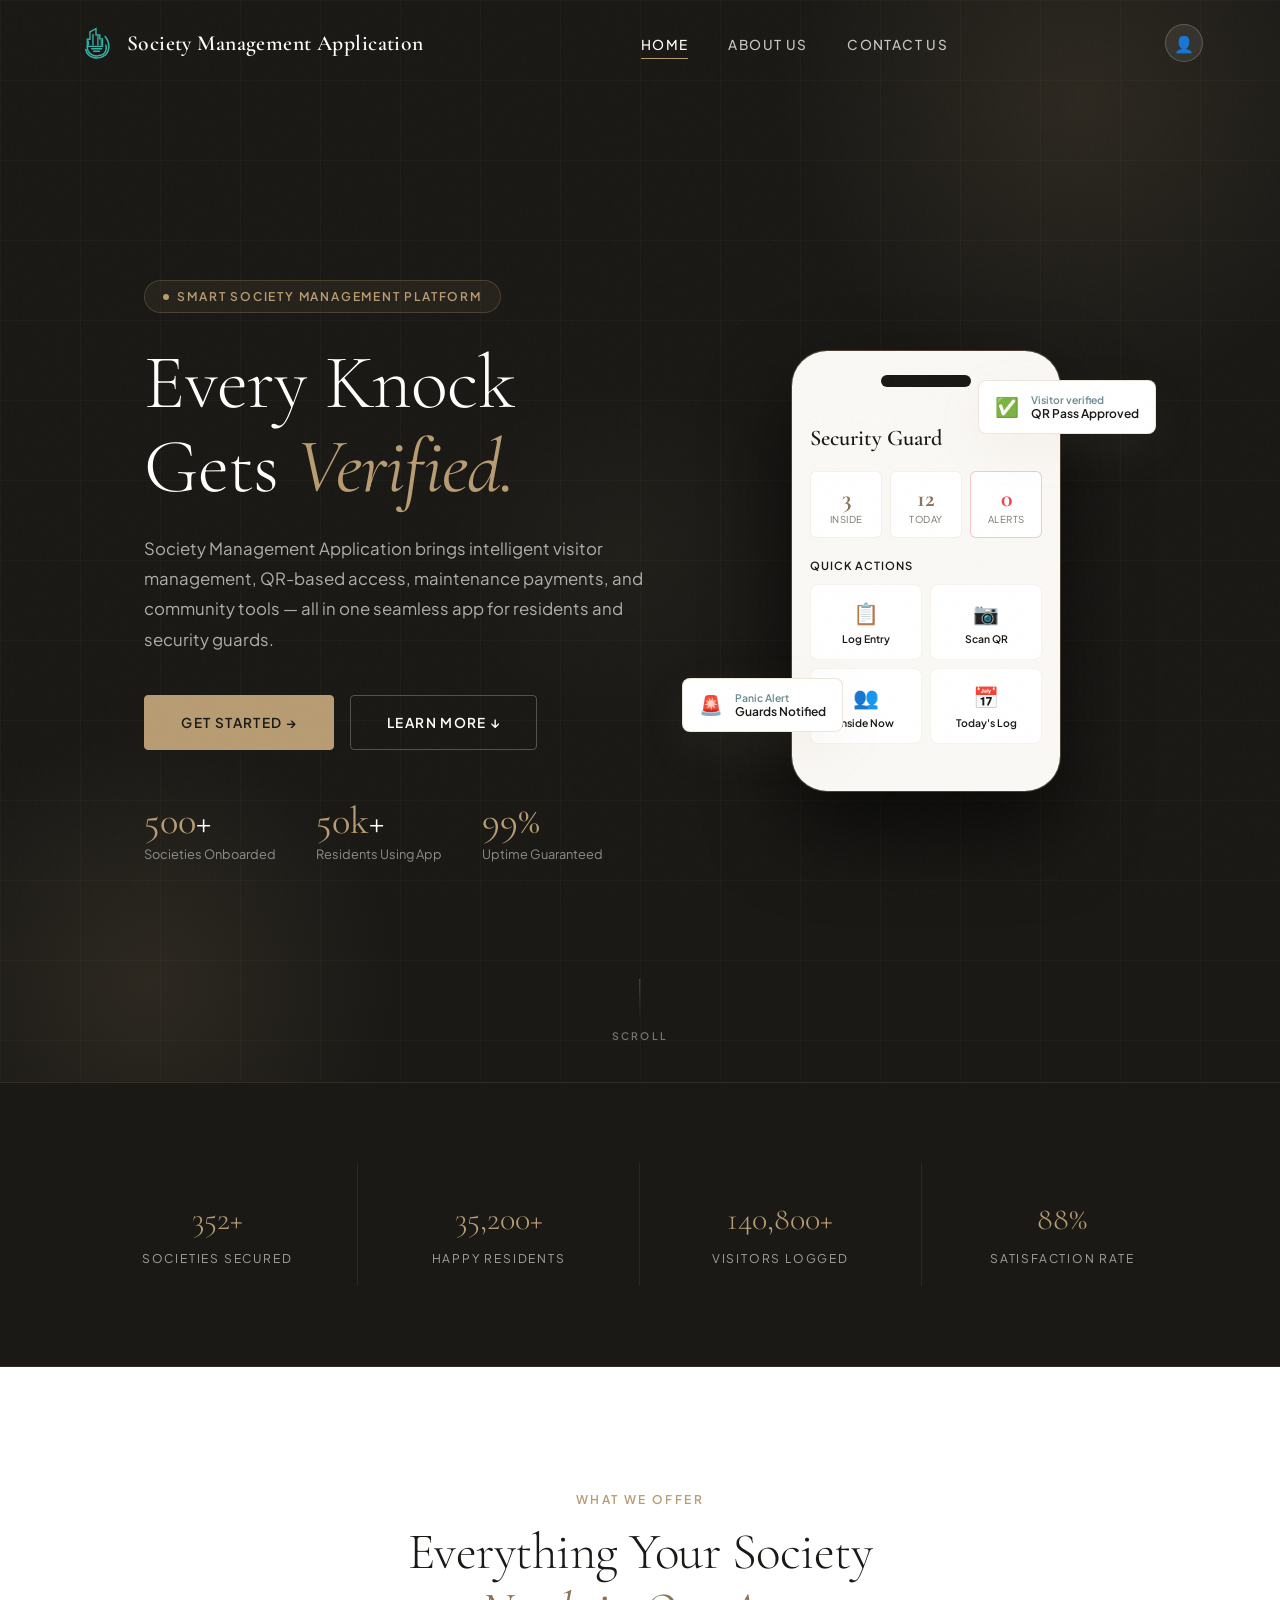
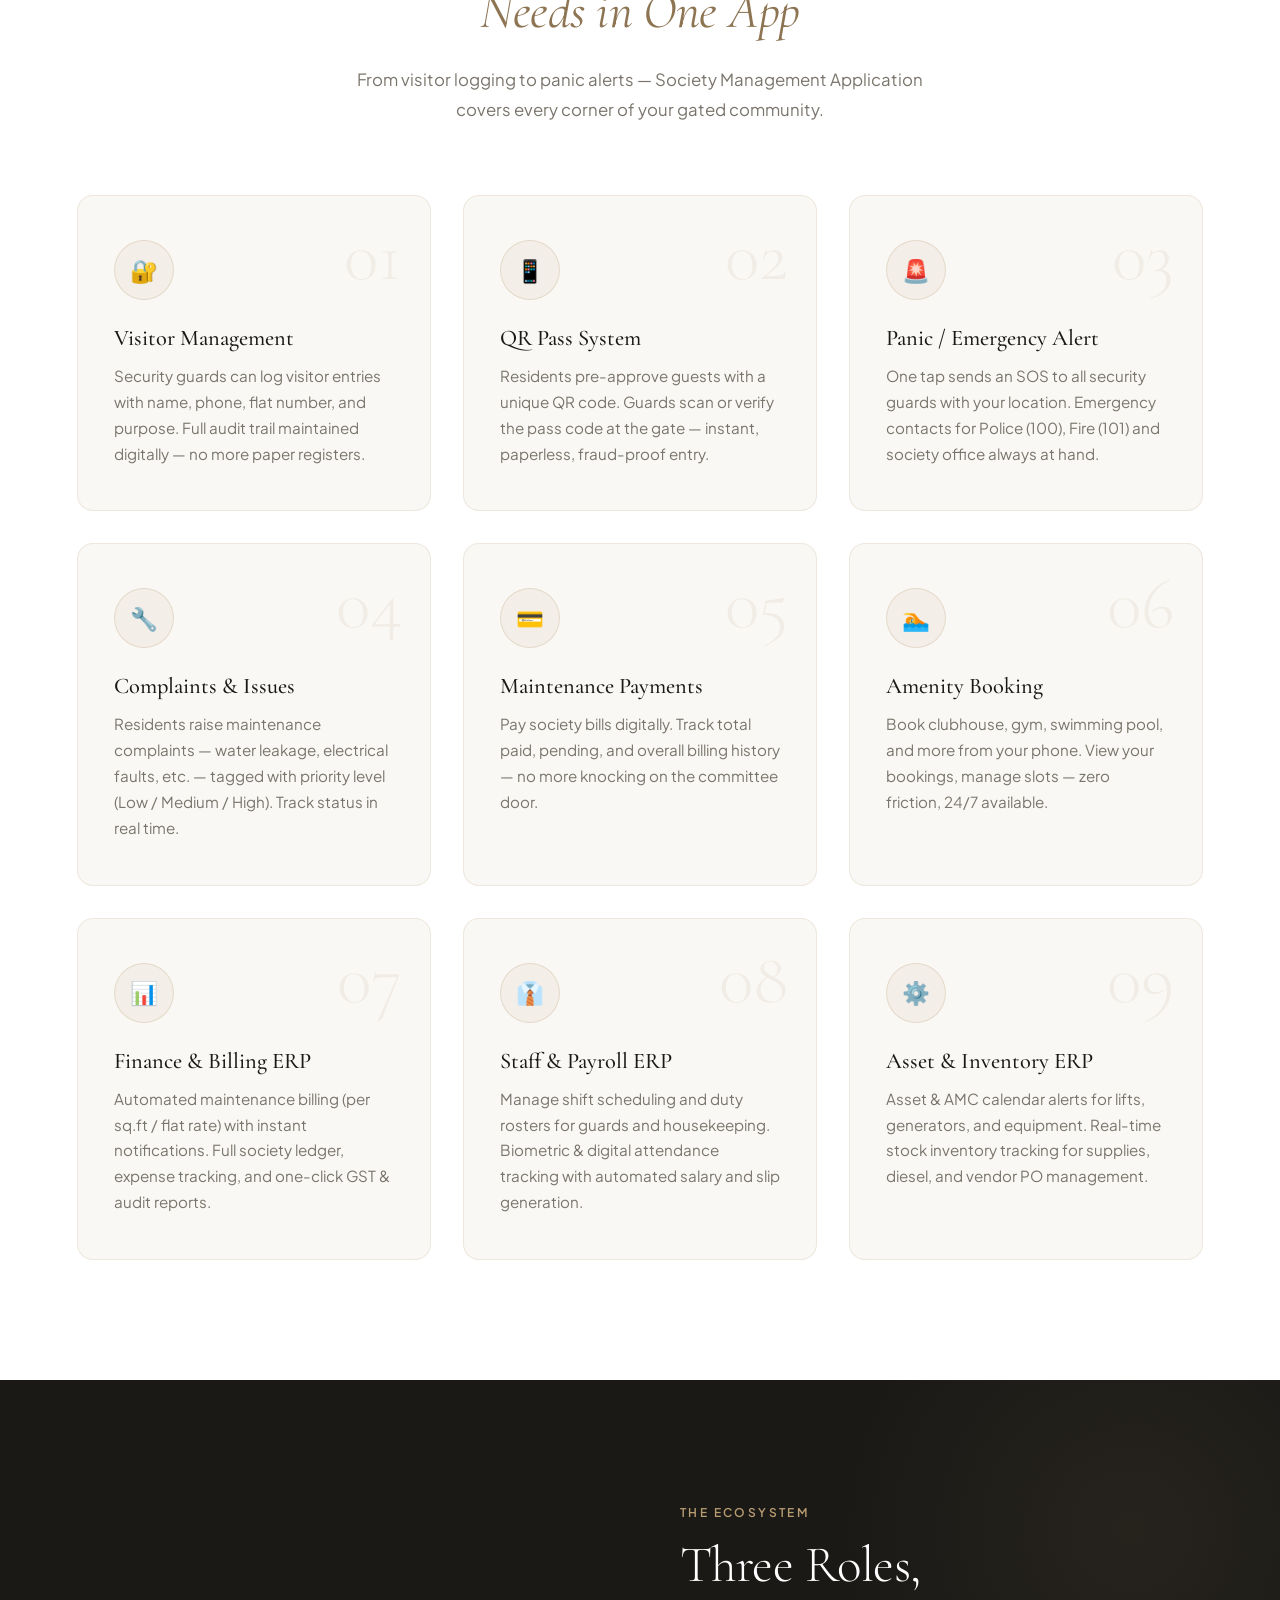
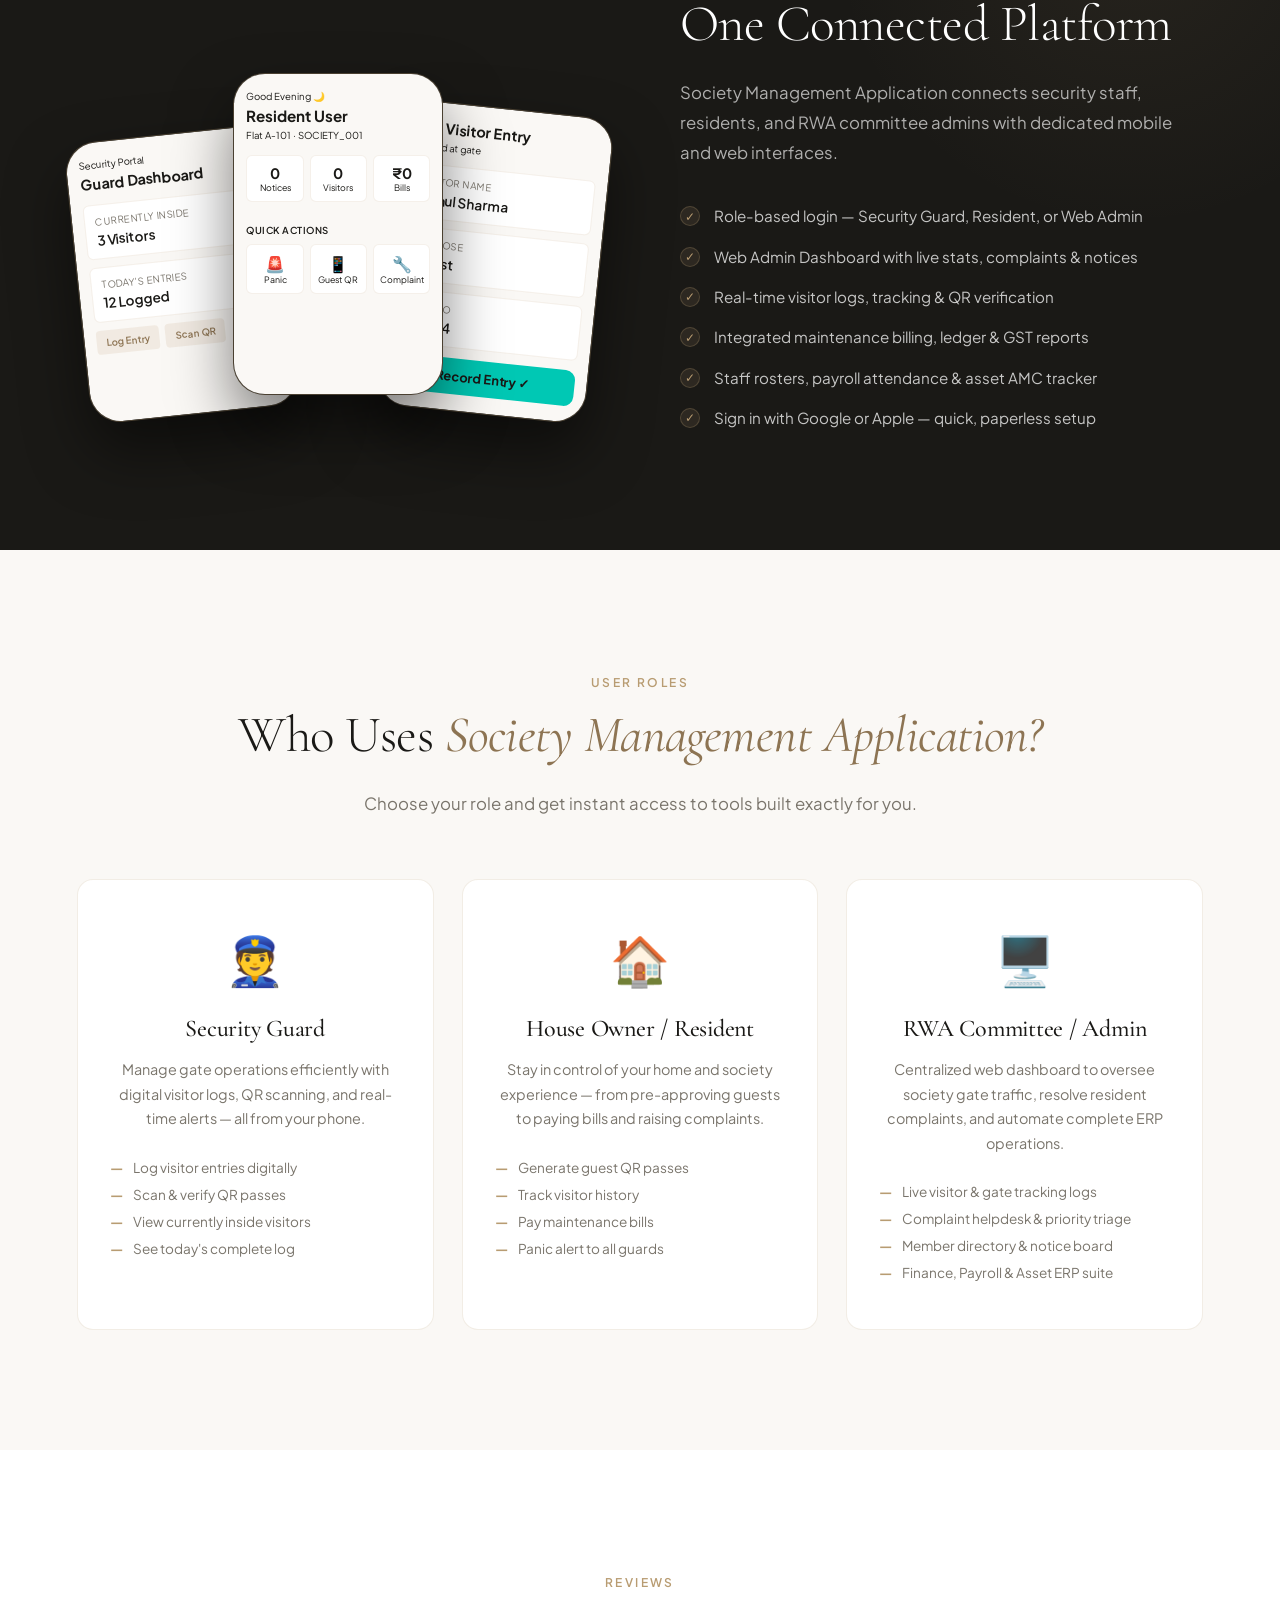
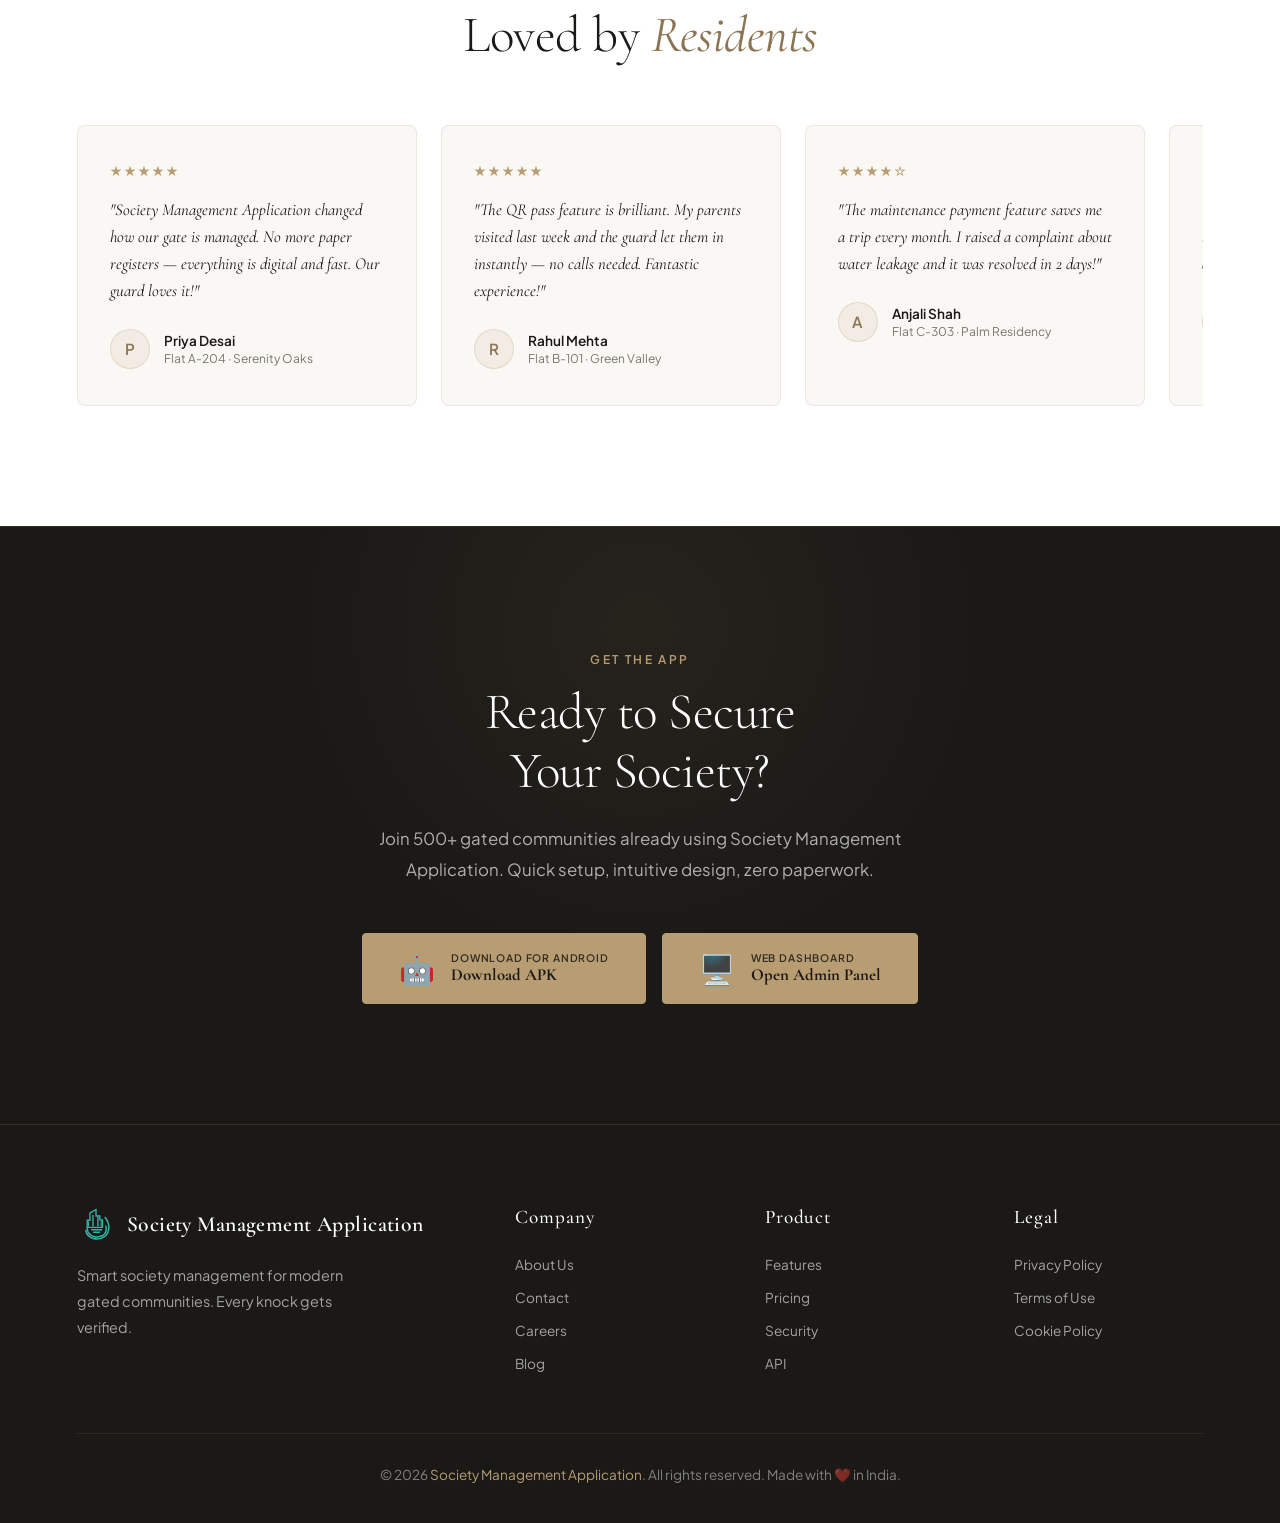
==== commit 73ef05b8: "big update" ====
--- a/index.html
+++ b/index.html
@@ -565,6 +565,15 @@
                         <span class="btn-text-lg">Download APK</span>
                     </span>
                 </a>
+                <!-- Society Web Admin Panel Portal Link -->
+                <a href="https://society-admin-frontend.onrender.com/"
+                    class="apk-download-btn admin-portal-btn" target="_blank" rel="noopener noreferrer">
+                    <span class="btn-icon">🖥️</span>
+                    <span class="btn-text">
+                        <span class="btn-text-sm">Web Dashboard</span>
+                        <span class="btn-text-lg">Open Admin Panel</span>
+                    </span>
+                </a>
             </div>
         </div>
     </section>
